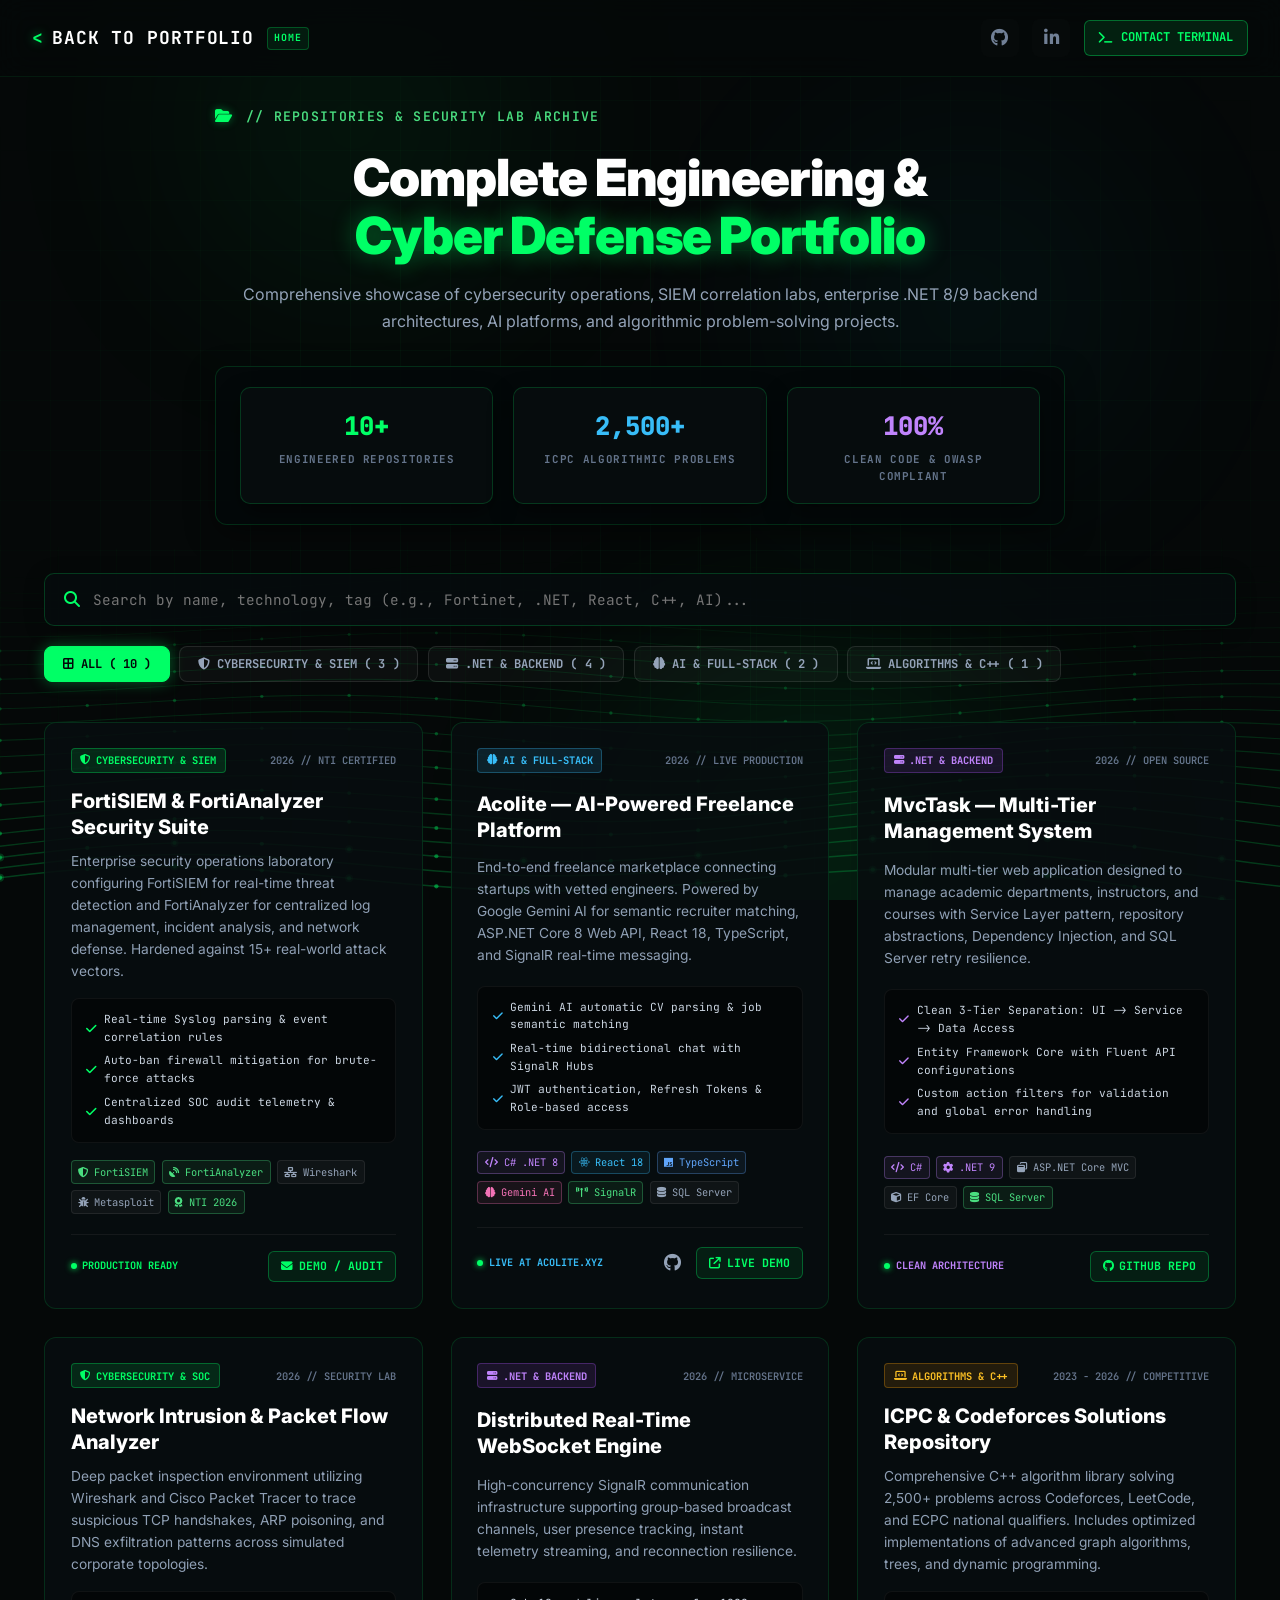
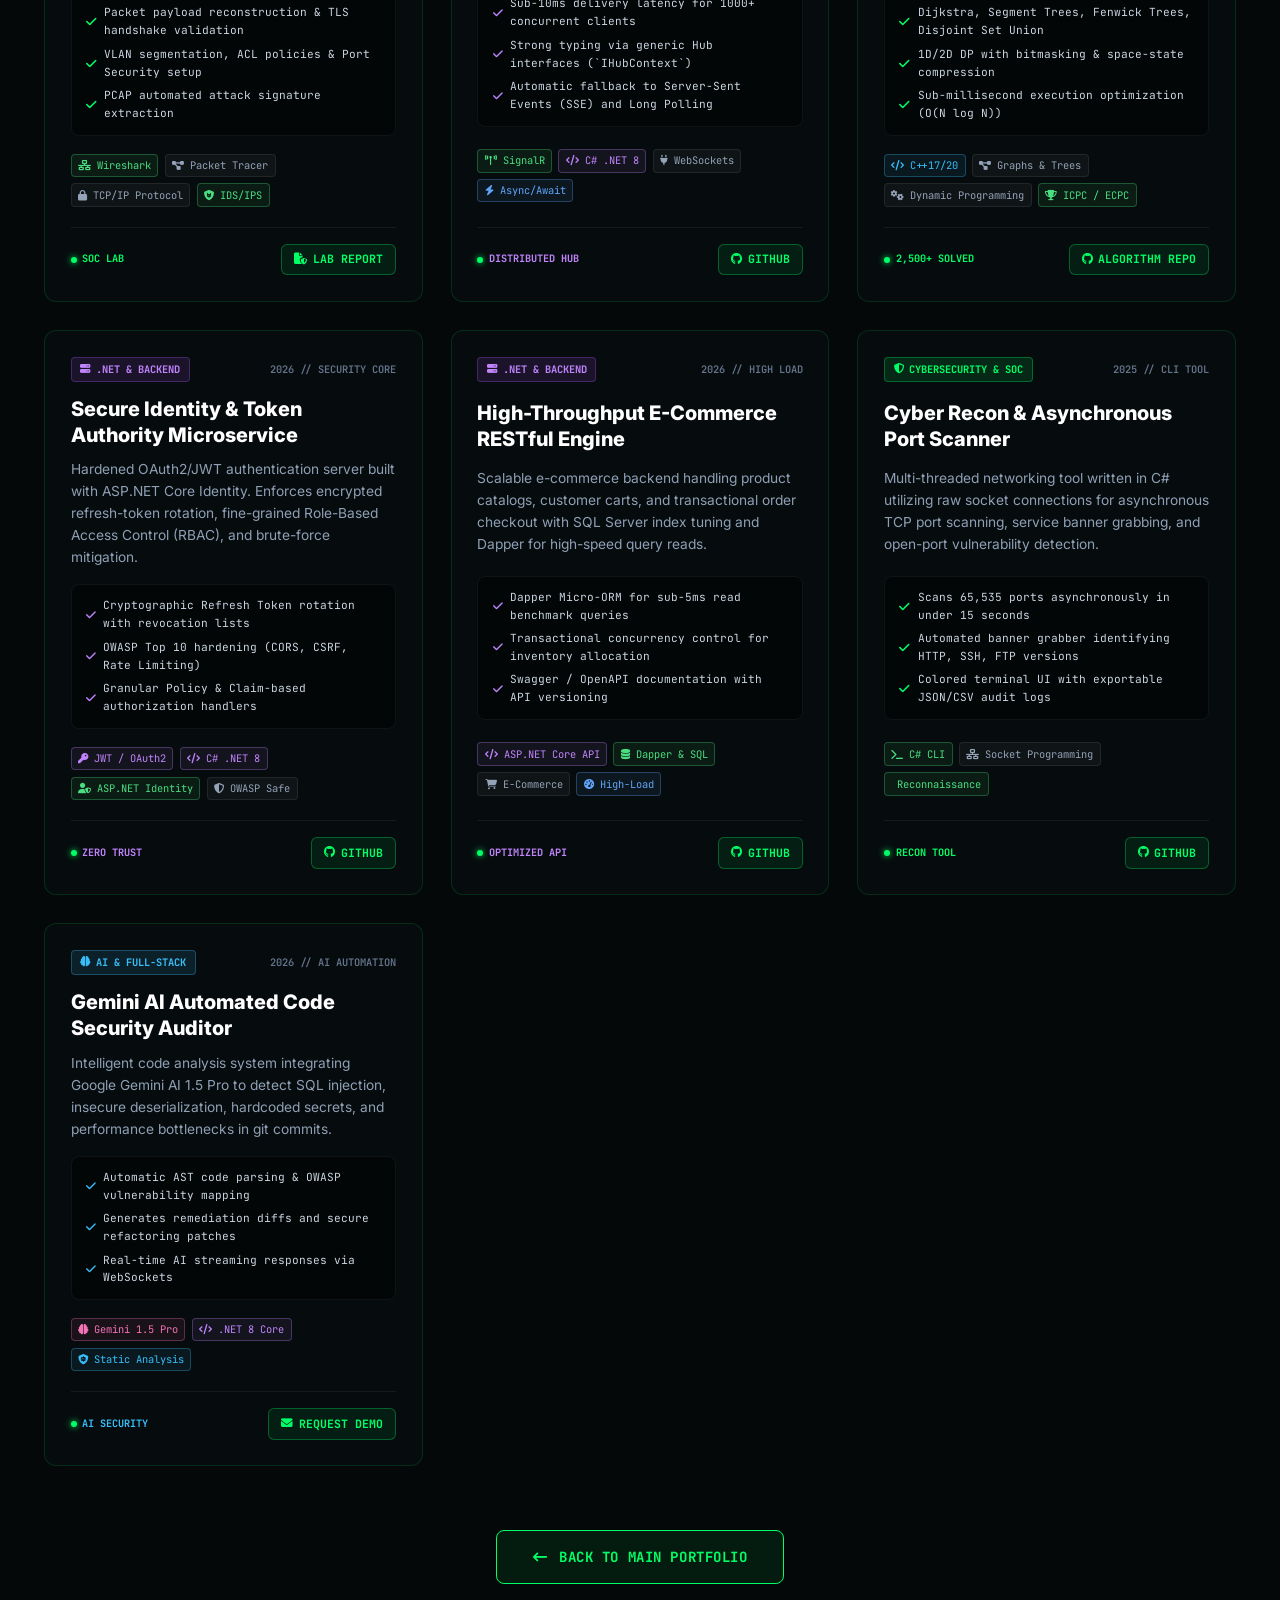
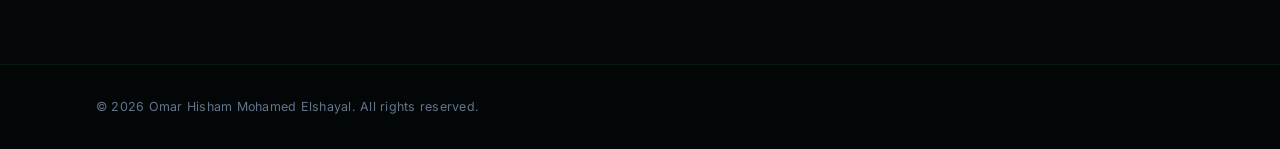
==== projects.html @ d58390db "Add dedicated projects archive page (projects.html) with real-time search, category filters and 10 d" ====
<!DOCTYPE html>
<html lang="en">
<head>
    <meta charset="UTF-8">
    <meta name="viewport" content="width=device-width, initial-scale=1.0">
    <title>All Projects &amp; Repositories // Omar Hisham Elshayal</title>
    <!-- Fonts -->
    <link rel="preconnect" href="https://fonts.googleapis.com">
    <link rel="preconnect" href="https://fonts.gstatic.com" crossorigin>
    <link href="https://fonts.googleapis.com/css2?family=Fira+Code:wght@300;400;500;600;700&family=Inter:wght@300;400;500;600;700;800;900&family=JetBrains+Mono:wght@300;400;500;600;700;800&display=swap" rel="stylesheet">
    <!-- FontAwesome 6 Icons -->
    <link rel="stylesheet" href="https://cdnjs.cloudflare.com/ajax/libs/font-awesome/6.5.1/css/all.min.css">
    <!-- Custom Styles -->
    <link rel="stylesheet" href="style.css?v=14.0">
    <link rel="stylesheet" href="projects.css?v=1.0">
</head>
<body class="bg-cyber-dark">

    <!-- Cyber Background with Canvas Wave, Radial Glows & Grid Mesh -->
    <div class="cyber-background-container">
        <div class="ambient-glow glow-top-left"></div>
        <div class="ambient-glow glow-top-right"></div>
        <div class="ambient-glow glow-center"></div>
        <div class="cyber-grid-overlay"></div>
        <canvas id="cyberWaveCanvas"></canvas>
    </div>

    <!-- Navigation Header -->
    <header class="navbar-container">
        <div class="navbar-wrapper">
            <!-- Back to Home Link -->
            <a href="index.html" class="logo-link" title="Return to Main Portfolio">
                <span class="prompt-symbol">&lt;</span>
                <span class="logo-text">BACK TO PORTFOLIO</span>
                <span class="sec-badge-nav">HOME</span>
            </a>

            <!-- Social Links -->
            <div class="archive-nav-socials">
                <a href="https://github.com/skeleton47" target="_blank" class="social-icon" title="GitHub Profile">
                    <i class="fa-brands fa-github"></i>
                </a>
                <a href="https://www.linkedin.com/in/omar-elshayal-6060132b9/" target="_blank" class="social-icon" title="LinkedIn Profile">
                    <i class="fa-brands fa-linkedin-in"></i>
                </a>
                <a href="index.html#contact" class="archive-contact-btn">
                    <i class="fa-solid fa-terminal"></i> CONTACT TERMINAL
                </a>
            </div>
        </div>
    </header>

    <!-- MAIN ARCHIVE CONTENT -->
    <main class="projects-archive-main">
        <div class="archive-container">

            <!-- Hero Section for Projects -->
            <div class="archive-hero">
                <div class="section-header-badge">
                    <span class="sec-number"><i class="fa-solid fa-folder-open"></i></span>
                    <span class="sec-tag">// REPOSITORIES &amp; SECURITY LAB ARCHIVE</span>
                </div>
                <h1 class="archive-main-title">
                    Complete Engineering &amp;<br>
                    <span class="text-neon-glow">Cyber Defense Portfolio</span>
                </h1>
                <p class="archive-sub-desc">
                    Comprehensive showcase of cybersecurity operations, SIEM correlation labs, enterprise .NET 8/9 backend architectures, AI platforms, and algorithmic problem-solving projects.
                </p>

                <!-- Telemetry Counters -->
                <div class="archive-stats-bar">
                    <div class="stat-card">
                        <span class="stat-num text-green">10+</span>
                        <span class="stat-lbl">ENGINEERED REPOSITORIES</span>
                    </div>
                    <div class="stat-card">
                        <span class="stat-num text-cyan">2,500+</span>
                        <span class="stat-lbl">ICPC ALGORITHMIC PROBLEMS</span>
                    </div>
                    <div class="stat-card">
                        <span class="stat-num text-purple">100%</span>
                        <span class="stat-lbl">CLEAN CODE &amp; OWASP COMPLIANT</span>
                    </div>
                </div>
            </div>

            <!-- Controls: Search & Category Filters -->
            <div class="archive-controls-box">
                <!-- Search Box -->
                <div class="archive-search-wrapper">
                    <i class="fa-solid fa-magnifying-glass search-icon"></i>
                    <input type="text" id="projectSearchInput" class="archive-search-input" placeholder="Search by name, technology, tag (e.g., Fortinet, .NET, React, C++, AI)...">
                    <button id="clearSearchBtn" class="clear-search-btn" title="Clear Search"><i class="fa-solid fa-xmark"></i></button>
                </div>

                <!-- Filter Category Tabs -->
                <div class="archive-filter-tabs">
                    <button class="filter-tab active" data-filter="all"><i class="fa-solid fa-border-all"></i> ALL (<span id="countAll">10</span>)</button>
                    <button class="filter-tab" data-filter="cyber"><i class="fa-solid fa-shield-halved"></i> CYBERSECURITY &amp; SIEM (<span id="countCyber">3</span>)</button>
                    <button class="filter-tab" data-filter="backend"><i class="fa-solid fa-server"></i> .NET &amp; BACKEND (<span id="countBackend">4</span>)</button>
                    <button class="filter-tab" data-filter="ai"><i class="fa-solid fa-brain"></i> AI &amp; FULL-STACK (<span id="countAi">2</span>)</button>
                    <button class="filter-tab" data-filter="algo"><i class="fa-solid fa-laptop-code"></i> ALGORITHMS &amp; C++ (<span id="countAlgo">1</span>)</button>
                </div>
            </div>

            <!-- Projects Grid -->
            <div class="archive-grid" id="projectsArchiveGrid">

                <!-- Project 01: FortiSIEM & FortiAnalyzer -->
                <div class="archive-card" data-category="cyber" data-keywords="fortinet fortisiem fortianalyzer soc siem nti wireshark metasploit security logs firewall">
                    <div class="archive-card-header">
                        <div class="card-cat-badge cyber-cat"><i class="fa-solid fa-shield-halved"></i> CYBERSECURITY &amp; SIEM</div>
                        <span class="card-year">2026 // NTI CERTIFIED</span>
                    </div>
                    <h3 class="archive-card-title">FortiSIEM &amp; FortiAnalyzer Security Suite</h3>
                    <p class="archive-card-desc">
                        Enterprise security operations laboratory configuring FortiSIEM for real-time threat detection and FortiAnalyzer for centralized log management, incident analysis, and network defense. Hardened against 15+ real-world attack vectors.
                    </p>
                    <div class="archive-card-highlights">
                        <div class="highlight-item"><i class="fa-solid fa-check text-green"></i> Real-time Syslog parsing &amp; event correlation rules</div>
                        <div class="highlight-item"><i class="fa-solid fa-check text-green"></i> Auto-ban firewall mitigation for brute-force attacks</div>
                        <div class="highlight-item"><i class="fa-solid fa-check text-green"></i> Centralized SOC audit telemetry &amp; dashboards</div>
                    </div>
                    <div class="archive-card-tags">
                        <span class="tag tag-green"><i class="fa-solid fa-shield-halved"></i> FortiSIEM</span>
                        <span class="tag tag-green"><i class="fa-solid fa-satellite-dish"></i> FortiAnalyzer</span>
                        <span class="tag"><i class="fa-solid fa-network-wired"></i> Wireshark</span>
                        <span class="tag"><i class="fa-solid fa-bug"></i> Metasploit</span>
                        <span class="tag tag-green"><i class="fa-solid fa-award"></i> NTI 2026</span>
                    </div>
                    <div class="archive-card-footer">
                        <span class="card-status-pill text-green"><span class="chip-dot"></span> PRODUCTION READY</span>
                        <div class="card-links">
                            <a href="index.html#contact" class="card-btn-action" title="Request Technical Walkthrough">
                                <i class="fa-solid fa-envelope"></i> DEMO / AUDIT
                            </a>
                        </div>
                    </div>
                </div>

                <!-- Project 02: Acolite AI Platform -->
                <div class="archive-card" data-category="ai" data-keywords="acolite ai full-stack react typescript dotnet asp.net core gemini signalr sql server marketplace">
                    <div class="archive-card-header">
                        <div class="card-cat-badge ai-cat"><i class="fa-solid fa-brain"></i> AI &amp; FULL-STACK</div>
                        <span class="card-year">2026 // LIVE PRODUCTION</span>
                    </div>
                    <h3 class="archive-card-title">Acolite — AI-Powered Freelance Platform</h3>
                    <p class="archive-card-desc">
                        End-to-end freelance marketplace connecting startups with vetted engineers. Powered by Google Gemini AI for semantic recruiter matching, ASP.NET Core 8 Web API, React 18, TypeScript, and SignalR real-time messaging.
                    </p>
                    <div class="archive-card-highlights">
                        <div class="highlight-item"><i class="fa-solid fa-check text-cyan"></i> Gemini AI automatic CV parsing &amp; job semantic matching</div>
                        <div class="highlight-item"><i class="fa-solid fa-check text-cyan"></i> Real-time bidirectional chat with SignalR Hubs</div>
                        <div class="highlight-item"><i class="fa-solid fa-check text-cyan"></i> JWT authentication, Refresh Tokens &amp; Role-based access</div>
                    </div>
                    <div class="archive-card-tags">
                        <span class="tag tag-purple"><i class="fa-solid fa-code"></i> C# .NET 8</span>
                        <span class="tag tag-cyan"><i class="fa-brands fa-react"></i> React 18</span>
                        <span class="tag tag-blue"><i class="fa-brands fa-js"></i> TypeScript</span>
                        <span class="tag tag-ai"><i class="fa-solid fa-brain"></i> Gemini AI</span>
                        <span class="tag tag-green"><i class="fa-solid fa-tower-broadcast"></i> SignalR</span>
                        <span class="tag"><i class="fa-solid fa-database"></i> SQL Server</span>
                    </div>
                    <div class="archive-card-footer">
                        <span class="card-status-pill text-cyan"><span class="chip-dot"></span> LIVE AT ACOLITE.XYZ</span>
                        <div class="card-links">
                            <a href="https://github.com/skeleton47/acolite.xyz_iti_.net" target="_blank" class="card-btn-icon" title="GitHub Repository">
                                <i class="fa-brands fa-github"></i>
                            </a>
                            <a href="https://acolite.xyz" target="_blank" class="card-btn-action" title="Live Website">
                                <i class="fa-solid fa-arrow-up-right-from-square"></i> LIVE DEMO
                            </a>
                        </div>
                    </div>
                </div>

                <!-- Project 03: MvcTask -->
                <div class="archive-card" data-category="backend" data-keywords="mvctask asp.net core mvc c# dotnet clean architecture ef core repository pattern sql server">
                    <div class="archive-card-header">
                        <div class="card-cat-badge backend-cat"><i class="fa-solid fa-server"></i> .NET &amp; BACKEND</div>
                        <span class="card-year">2026 // OPEN SOURCE</span>
                    </div>
                    <h3 class="archive-card-title">MvcTask — Multi-Tier Management System</h3>
                    <p class="archive-card-desc">
                        Modular multi-tier web application designed to manage academic departments, instructors, and courses with Service Layer pattern, repository abstractions, Dependency Injection, and SQL Server retry resilience.
                    </p>
                    <div class="archive-card-highlights">
                        <div class="highlight-item"><i class="fa-solid fa-check text-purple"></i> Clean 3-Tier Separation: UI -> Service -> Data Access</div>
                        <div class="highlight-item"><i class="fa-solid fa-check text-purple"></i> Entity Framework Core with Fluent API configurations</div>
                        <div class="highlight-item"><i class="fa-solid fa-check text-purple"></i> Custom action filters for validation and global error handling</div>
                    </div>
                    <div class="archive-card-tags">
                        <span class="tag tag-purple"><i class="fa-solid fa-code"></i> C#</span>
                        <span class="tag tag-purple"><i class="fa-solid fa-gear"></i> .NET 9</span>
                        <span class="tag"><i class="fa-solid fa-window-restore"></i> ASP.NET Core MVC</span>
                        <span class="tag"><i class="fa-solid fa-cube"></i> EF Core</span>
                        <span class="tag tag-green"><i class="fa-solid fa-database"></i> SQL Server</span>
                    </div>
                    <div class="archive-card-footer">
                        <span class="card-status-pill text-purple"><span class="chip-dot"></span> CLEAN ARCHITECTURE</span>
                        <div class="card-links">
                            <a href="https://github.com/skeleton47/MvcTask" target="_blank" class="card-btn-action" title="GitHub Repository">
                                <i class="fa-brands fa-github"></i> GITHUB REPO
                            </a>
                        </div>
                    </div>
                </div>

                <!-- Project 04: Network Intrusion Detection & Wireshark Analyzer -->
                <div class="archive-card" data-category="cyber" data-keywords="network intrusion detection ids ips wireshark packet capture packet tracer tcp udp pcap cisco">
                    <div class="archive-card-header">
                        <div class="card-cat-badge cyber-cat"><i class="fa-solid fa-shield-halved"></i> CYBERSECURITY &amp; SOC</div>
                        <span class="card-year">2026 // SECURITY LAB</span>
                    </div>
                    <h3 class="archive-card-title">Network Intrusion &amp; Packet Flow Analyzer</h3>
                    <p class="archive-card-desc">
                        Deep packet inspection environment utilizing Wireshark and Cisco Packet Tracer to trace suspicious TCP handshakes, ARP poisoning, and DNS exfiltration patterns across simulated corporate topologies.
                    </p>
                    <div class="archive-card-highlights">
                        <div class="highlight-item"><i class="fa-solid fa-check text-green"></i> Packet payload reconstruction &amp; TLS handshake validation</div>
                        <div class="highlight-item"><i class="fa-solid fa-check text-green"></i> VLAN segmentation, ACL policies &amp; Port Security setup</div>
                        <div class="highlight-item"><i class="fa-solid fa-check text-green"></i> PCAP automated attack signature extraction</div>
                    </div>
                    <div class="archive-card-tags">
                        <span class="tag tag-green"><i class="fa-solid fa-network-wired"></i> Wireshark</span>
                        <span class="tag"><i class="fa-solid fa-diagram-project"></i> Packet Tracer</span>
                        <span class="tag"><i class="fa-solid fa-lock"></i> TCP/IP Protocol</span>
                        <span class="tag tag-green"><i class="fa-solid fa-shield-cat"></i> IDS/IPS</span>
                    </div>
                    <div class="archive-card-footer">
                        <span class="card-status-pill text-green"><span class="chip-dot"></span> SOC LAB</span>
                        <div class="card-links">
                            <a href="index.html#contact" class="card-btn-action" title="Request PCAP Report">
                                <i class="fa-solid fa-file-shield"></i> LAB REPORT
                            </a>
                        </div>
                    </div>
                </div>

                <!-- Project 05: Distributed SignalR Real-Time Engine -->
                <div class="archive-card" data-category="backend" data-keywords="signalr real-time websockets dotnet c# redis notification streaming broadcast">
                    <div class="archive-card-header">
                        <div class="card-cat-badge backend-cat"><i class="fa-solid fa-server"></i> .NET &amp; BACKEND</div>
                        <span class="card-year">2026 // MICROSERVICE</span>
                    </div>
                    <h3 class="archive-card-title">Distributed Real-Time WebSocket Engine</h3>
                    <p class="archive-card-desc">
                        High-concurrency SignalR communication infrastructure supporting group-based broadcast channels, user presence tracking, instant telemetry streaming, and reconnection resilience.
                    </p>
                    <div class="archive-card-highlights">
                        <div class="highlight-item"><i class="fa-solid fa-check text-purple"></i> Sub-10ms delivery latency for 1000+ concurrent clients</div>
                        <div class="highlight-item"><i class="fa-solid fa-check text-purple"></i> Strong typing via generic Hub interfaces (`IHubContext`)</div>
                        <div class="highlight-item"><i class="fa-solid fa-check text-purple"></i> Automatic fallback to Server-Sent Events (SSE) and Long Polling</div>
                    </div>
                    <div class="archive-card-tags">
                        <span class="tag tag-green"><i class="fa-solid fa-tower-broadcast"></i> SignalR</span>
                        <span class="tag tag-purple"><i class="fa-solid fa-code"></i> C# .NET 8</span>
                        <span class="tag"><i class="fa-solid fa-plug"></i> WebSockets</span>
                        <span class="tag tag-blue"><i class="fa-solid fa-bolt"></i> Async/Await</span>
                    </div>
                    <div class="archive-card-footer">
                        <span class="card-status-pill text-purple"><span class="chip-dot"></span> DISTRIBUTED HUB</span>
                        <div class="card-links">
                            <a href="https://github.com/skeleton47" target="_blank" class="card-btn-action" title="GitHub">
                                <i class="fa-brands fa-github"></i> GITHUB
                            </a>
                        </div>
                    </div>
                </div>

                <!-- Project 06: ICPC Algorithmic Problem Solutions Archive -->
                <div class="archive-card" data-category="algo" data-keywords="icpc competitive programming ecpc c++ algorithms data structures dynamic programming graphs dsu tree">
                    <div class="archive-card-header">
                        <div class="card-cat-badge algo-cat"><i class="fa-solid fa-laptop-code"></i> ALGORITHMS &amp; C++</div>
                        <span class="card-year">2023 - 2026 // COMPETITIVE</span>
                    </div>
                    <h3 class="archive-card-title">ICPC &amp; Codeforces Solutions Repository</h3>
                    <p class="archive-card-desc">
                        Comprehensive C++ algorithm library solving 2,500+ problems across Codeforces, LeetCode, and ECPC national qualifiers. Includes optimized implementations of advanced graph algorithms, trees, and dynamic programming.
                    </p>
                    <div class="archive-card-highlights">
                        <div class="highlight-item"><i class="fa-solid fa-check text-green"></i> Dijkstra, Segment Trees, Fenwick Trees, Disjoint Set Union</div>
                        <div class="highlight-item"><i class="fa-solid fa-check text-green"></i> 1D/2D DP with bitmasking &amp; space-state compression</div>
                        <div class="highlight-item"><i class="fa-solid fa-check text-green"></i> Sub-millisecond execution optimization (O(N log N))</div>
                    </div>
                    <div class="archive-card-tags">
                        <span class="tag tag-cyan"><i class="fa-solid fa-code"></i> C++17/20</span>
                        <span class="tag"><i class="fa-solid fa-diagram-project"></i> Graphs &amp; Trees</span>
                        <span class="tag"><i class="fa-solid fa-gears"></i> Dynamic Programming</span>
                        <span class="tag tag-green"><i class="fa-solid fa-trophy"></i> ICPC / ECPC</span>
                    </div>
                    <div class="archive-card-footer">
                        <span class="card-status-pill text-green"><span class="chip-dot"></span> 2,500+ SOLVED</span>
                        <div class="card-links">
                            <a href="https://github.com/skeleton47" target="_blank" class="card-btn-action" title="GitHub Archive">
                                <i class="fa-brands fa-github"></i> ALGORITHM REPO
                            </a>
                        </div>
                    </div>
                </div>

                <!-- Project 07: Secure Identity & JWT Auth Service -->
                <div class="archive-card" data-category="backend" data-keywords="identity jwt oauth2 rbac refresh tokens asp.net core security owasp authentication authorization">
                    <div class="archive-card-header">
                        <div class="card-cat-badge backend-cat"><i class="fa-solid fa-server"></i> .NET &amp; BACKEND</div>
                        <span class="card-year">2026 // SECURITY CORE</span>
                    </div>
                    <h3 class="archive-card-title">Secure Identity &amp; Token Authority Microservice</h3>
                    <p class="archive-card-desc">
                        Hardened OAuth2/JWT authentication server built with ASP.NET Core Identity. Enforces encrypted refresh-token rotation, fine-grained Role-Based Access Control (RBAC), and brute-force mitigation.
                    </p>
                    <div class="archive-card-highlights">
                        <div class="highlight-item"><i class="fa-solid fa-check text-purple"></i> Cryptographic Refresh Token rotation with revocation lists</div>
                        <div class="highlight-item"><i class="fa-solid fa-check text-purple"></i> OWASP Top 10 hardening (CORS, CSRF, Rate Limiting)</div>
                        <div class="highlight-item"><i class="fa-solid fa-check text-purple"></i> Granular Policy &amp; Claim-based authorization handlers</div>
                    </div>
                    <div class="archive-card-tags">
                        <span class="tag tag-purple"><i class="fa-solid fa-key"></i> JWT / OAuth2</span>
                        <span class="tag tag-purple"><i class="fa-solid fa-code"></i> C# .NET 8</span>
                        <span class="tag tag-green"><i class="fa-solid fa-user-shield"></i> ASP.NET Identity</span>
                        <span class="tag"><i class="fa-solid fa-shield-halved"></i> OWASP Safe</span>
                    </div>
                    <div class="archive-card-footer">
                        <span class="card-status-pill text-purple"><span class="chip-dot"></span> ZERO TRUST</span>
                        <div class="card-links">
                            <a href="https://github.com/skeleton47" target="_blank" class="card-btn-action" title="GitHub">
                                <i class="fa-brands fa-github"></i> GITHUB
                            </a>
                        </div>
                    </div>
                </div>

                <!-- Project 08: High-Throughput E-Commerce RESTful Web API -->
                <div class="archive-card" data-category="backend" data-keywords="ecommerce api web api dapper ef core sql server redis caching payments cart order">
                    <div class="archive-card-header">
                        <div class="card-cat-badge backend-cat"><i class="fa-solid fa-server"></i> .NET &amp; BACKEND</div>
                        <span class="card-year">2026 // HIGH LOAD</span>
                    </div>
                    <h3 class="archive-card-title">High-Throughput E-Commerce RESTful Engine</h3>
                    <p class="archive-card-desc">
                        Scalable e-commerce backend handling product catalogs, customer carts, and transactional order checkout with SQL Server index tuning and Dapper for high-speed query reads.
                    </p>
                    <div class="archive-card-highlights">
                        <div class="highlight-item"><i class="fa-solid fa-check text-purple"></i> Dapper Micro-ORM for sub-5ms read benchmark queries</div>
                        <div class="highlight-item"><i class="fa-solid fa-check text-purple"></i> Transactional concurrency control for inventory allocation</div>
                        <div class="highlight-item"><i class="fa-solid fa-check text-purple"></i> Swagger / OpenAPI documentation with API versioning</div>
                    </div>
                    <div class="archive-card-tags">
                        <span class="tag tag-purple"><i class="fa-solid fa-code"></i> ASP.NET Core API</span>
                        <span class="tag tag-green"><i class="fa-solid fa-database"></i> Dapper &amp; SQL</span>
                        <span class="tag"><i class="fa-solid fa-cart-shopping"></i> E-Commerce</span>
                        <span class="tag tag-blue"><i class="fa-solid fa-gauge-high"></i> High-Load</span>
                    </div>
                    <div class="archive-card-footer">
                        <span class="card-status-pill text-purple"><span class="chip-dot"></span> OPTIMIZED API</span>
                        <div class="card-links">
                            <a href="https://github.com/skeleton47" target="_blank" class="card-btn-action" title="GitHub">
                                <i class="fa-brands fa-github"></i> GITHUB
                            </a>
                        </div>
                    </div>
                </div>

                <!-- Project 09: Cyber Port Scanner & Vulnerability Recon CLI -->
                <div class="archive-card" data-category="cyber" data-keywords="port scanner reconnaissance recon nmap socket banner grabbing c# cli security vulnerability">
                    <div class="archive-card-header">
                        <div class="card-cat-badge cyber-cat"><i class="fa-solid fa-shield-halved"></i> CYBERSECURITY &amp; SOC</div>
                        <span class="card-year">2025 // CLI TOOL</span>
                    </div>
                    <h3 class="archive-card-title">Cyber Recon &amp; Asynchronous Port Scanner</h3>
                    <p class="archive-card-desc">
                        Multi-threaded networking tool written in C# utilizing raw socket connections for asynchronous TCP port scanning, service banner grabbing, and open-port vulnerability detection.
                    </p>
                    <div class="archive-card-highlights">
                        <div class="highlight-item"><i class="fa-solid fa-check text-green"></i> Scans 65,535 ports asynchronously in under 15 seconds</div>
                        <div class="highlight-item"><i class="fa-solid fa-check text-green"></i> Automated banner grabber identifying HTTP, SSH, FTP versions</div>
                        <div class="highlight-item"><i class="fa-solid fa-check text-green"></i> Colored terminal UI with exportable JSON/CSV audit logs</div>
                    </div>
                    <div class="archive-card-tags">
                        <span class="tag tag-green"><i class="fa-solid fa-terminal"></i> C# CLI</span>
                        <span class="tag"><i class="fa-solid fa-network-wired"></i> Socket Programming</span>
                        <span class="tag tag-green"><i class="fa-solid fa-radar"></i> Reconnaissance</span>
                    </div>
                    <div class="archive-card-footer">
                        <span class="card-status-pill text-green"><span class="chip-dot"></span> RECON TOOL</span>
                        <div class="card-links">
                            <a href="https://github.com/skeleton47" target="_blank" class="card-btn-action" title="GitHub">
                                <i class="fa-brands fa-github"></i> GITHUB
                            </a>
                        </div>
                    </div>
                </div>

                <!-- Project 10: Gemini AI Code Security Reviewer -->
                <div class="archive-card" data-category="ai" data-keywords="gemini ai llm code reviewer security audit static analysis ast c# react automation">
                    <div class="archive-card-header">
                        <div class="card-cat-badge ai-cat"><i class="fa-solid fa-brain"></i> AI &amp; FULL-STACK</div>
                        <span class="card-year">2026 // AI AUTOMATION</span>
                    </div>
                    <h3 class="archive-card-title">Gemini AI Automated Code Security Auditor</h3>
                    <p class="archive-card-desc">
                        Intelligent code analysis system integrating Google Gemini AI 1.5 Pro to detect SQL injection, insecure deserialization, hardcoded secrets, and performance bottlenecks in git commits.
                    </p>
                    <div class="archive-card-highlights">
                        <div class="highlight-item"><i class="fa-solid fa-check text-cyan"></i> Automatic AST code parsing &amp; OWASP vulnerability mapping</div>
                        <div class="highlight-item"><i class="fa-solid fa-check text-cyan"></i> Generates remediation diffs and secure refactoring patches</div>
                        <div class="highlight-item"><i class="fa-solid fa-check text-cyan"></i> Real-time AI streaming responses via WebSockets</div>
                    </div>
                    <div class="archive-card-tags">
                        <span class="tag tag-ai"><i class="fa-solid fa-brain"></i> Gemini 1.5 Pro</span>
                        <span class="tag tag-purple"><i class="fa-solid fa-code"></i> .NET 8 Core</span>
                        <span class="tag tag-cyan"><i class="fa-solid fa-shield-virus"></i> Static Analysis</span>
                    </div>
                    <div class="archive-card-footer">
                        <span class="card-status-pill text-cyan"><span class="chip-dot"></span> AI SECURITY</span>
                        <div class="card-links">
                            <a href="index.html#contact" class="card-btn-action" title="Request Demo">
                                <i class="fa-solid fa-envelope"></i> REQUEST DEMO
                            </a>
                        </div>
                    </div>
                </div>

            </div>

            <!-- Empty State for Search -->
            <div class="archive-empty-state" id="archiveEmptyState" style="display: none;">
                <i class="fa-solid fa-folder-magnifying-glass empty-icon"></i>
                <h3>No Matching Repositories Found</h3>
                <p>Try searching for different keywords like <code>Fortinet</code>, <code>.NET</code>, <code>React</code>, <code>C++</code>, or <code>SQL</code>.</p>
                <button class="reset-search-btn" onclick="resetFilters()"><i class="fa-solid fa-rotate-left"></i> Reset All Filters</button>
            </div>

            <!-- Back to Home CTA Footer -->
            <div class="archive-bottom-cta">
                <a href="index.html" class="back-home-large-btn">
                    <i class="fa-solid fa-arrow-left-long"></i> BACK TO MAIN PORTFOLIO
                </a>
            </div>

        </div>
    </main>

    <!-- FOOTER -->
    <footer class="site-footer">
        <div class="footer-container">
            <p class="footer-copyright">© 2026 Omar Hisham Mohamed Elshayal. All rights reserved.</p>
        </div>
    </footer>

    <!-- Custom Cyber Mouse Trail Aura -->
    <div class="cyber-mouse-aura" id="cyberMouseAura"></div>

    <!-- Scripts -->
    <script src="script.js?v=14.0"></script>
    <script src="projects.js?v=1.0"></script>
</body>
</html>
---- style.css ----
/* ==========================================================================
   OMAR.SEC - Complete Cyber Security & Full-Stack .NET Portfolio Stylesheet
   ========================================================================== */

/* --- Custom Properties & Theme Variables --- */
:root {
    --bg-dark: #050808;
    --bg-darker: #020404;
    --bg-surface: #0a0f10;
    --bg-card: rgba(8, 14, 15, 0.85);
    
    --neon-green: #00ff66;
    --neon-green-glow: rgba(0, 255, 102, 0.25);
    --neon-green-subtle: rgba(0, 255, 102, 0.12);
    --neon-green-border: rgba(0, 255, 102, 0.22);
    
    --text-primary: #ffffff;
    --text-secondary: #94a3b8;
    --text-muted: #64748b;
    --text-terminal: #b8c4c7;

    --font-heading: 'Inter', -apple-system, BlinkMacSystemFont, sans-serif;
    --font-code: 'JetBrains Mono', 'Fira Code', monospace;
    --font-mono: 'Fira Code', 'Courier New', monospace;

    --transition-smooth: all 0.3s cubic-bezier(0.4, 0, 0.2, 1);
}

/* --- Base & Reset --- */
*, *::before, *::after {
    box-sizing: border-box;
    margin: 0;
    padding: 0;
}

html {
    scroll-behavior: smooth;
    font-size: 16px;
}

body {
    background-color: var(--bg-dark);
    color: var(--text-primary);
    font-family: var(--font-heading);
    min-height: 100vh;
    overflow-x: hidden;
    position: relative;
    line-height: 1.6;
    -webkit-font-smoothing: antialiased;
}

/* --- Custom Scrollbar --- */
::-webkit-scrollbar {
    width: 6px;
}
::-webkit-scrollbar-track {
    background: var(--bg-darker);
}
::-webkit-scrollbar-thumb {
    background: #152422;
    border-radius: 4px;
    border: 1px solid var(--neon-green-border);
}
::-webkit-scrollbar-thumb:hover {
    background: var(--neon-green);
    box-shadow: 0 0 10px var(--neon-green);
}

/* --- Cyber Background & Canvas Ambient Effects --- */
.cyber-background-container {
    position: fixed;
    top: 0;
    left: 0;
    width: 100vw;
    height: 100vh;
    pointer-events: none;
    z-index: 0;
    overflow: hidden;
}

.ambient-glow {
    position: absolute;
    border-radius: 50%;
    filter: blur(120px);
    opacity: 0.12;
    pointer-events: none;
}

.glow-top-left {
    top: -100px;
    left: 10%;
    width: 450px;
    height: 450px;
    background: radial-gradient(circle, var(--neon-green) 0%, transparent 70%);
}

.glow-top-right {
    top: 50px;
    right: 5%;
    width: 500px;
    height: 500px;
    background: radial-gradient(circle, #00e5ff 0%, transparent 70%);
    opacity: 0.07;
}

.glow-center {
    bottom: -150px;
    left: 40%;
    width: 600px;
    height: 400px;
    background: radial-gradient(circle, var(--neon-green) 0%, transparent 75%);
    opacity: 0.18;
}

.cyber-grid-overlay {
    position: absolute;
    inset: 0;
    background-image: 
        linear-gradient(to right, rgba(0, 255, 102, 0.03) 1px, transparent 1px),
        linear-gradient(to bottom, rgba(0, 255, 102, 0.03) 1px, transparent 1px);
    background-size: 50px 50px;
    mask-image: radial-gradient(ellipse at 50% 50%, black 40%, transparent 90%);
    -webkit-mask-image: radial-gradient(ellipse at 50% 50%, black 40%, transparent 90%);
}

#cyberWaveCanvas {
    position: absolute;
    bottom: 0;
    left: 0;
    width: 100%;
    height: 100%;
    opacity: 0.85;
}

/* --- Header / Navigation Bar --- */
.navbar-container {
    position: fixed;
    top: 0;
    left: 0;
    width: 100%;
    z-index: 100;
    background: rgba(5, 8, 8, 0.88);
    backdrop-filter: blur(14px);
    -webkit-backdrop-filter: blur(14px);
    border-bottom: 1px solid rgba(0, 255, 102, 0.08);
    transition: var(--transition-smooth);
}

.navbar-wrapper {
    max-width: 1320px;
    margin: 0 auto;
    padding: 1.2rem 2rem;
    display: flex;
    align-items: center;
    justify-content: space-between;
}

/* Logo */
.logo-link {
    display: flex;
    align-items: center;
    gap: 0.5rem;
    text-decoration: none;
    font-family: var(--font-code);
    font-weight: 700;
    font-size: 1.12rem;
    letter-spacing: 0.05em;
    color: var(--text-primary);
    transition: var(--transition-smooth);
}

.prompt-symbol {
    color: var(--neon-green);
    text-shadow: 0 0 10px rgba(0, 255, 102, 0.6);
}

.logo-text {
    color: #ffffff;
    transition: var(--transition-smooth);
}

.sec-badge-nav {
    font-size: 0.62rem;
    font-family: var(--font-code);
    background: rgba(0, 255, 102, 0.08);
    color: var(--neon-green);
    padding: 0.15rem 0.4rem;
    border-radius: 4px;
    border: 1px solid rgba(0, 255, 102, 0.25);
    margin-left: 0.3rem;
}

.logo-link:hover .logo-text {
    text-shadow: 0 0 12px rgba(255, 255, 255, 0.7);
}

/* Nav Links */
.nav-menu {
    display: flex;
    align-items: center;
}

.nav-links {
    display: flex;
    list-style: none;
    gap: 1.6rem;
    align-items: center;
}

.nav-link {
    font-family: var(--font-heading);
    font-size: 0.74rem;
    font-weight: 600;
    letter-spacing: 0.08em;
    color: var(--text-muted);
    text-decoration: none;
    position: relative;
    padding: 0.4rem 0;
    transition: var(--transition-smooth);
    text-transform: uppercase;
}

.nav-link:hover {
    color: var(--neon-green);
    text-shadow: 0 0 8px rgba(0, 255, 102, 0.4);
}

.nav-link.active {
    color: var(--neon-green);
}

.nav-link.active::after {
    content: '';
    position: absolute;
    bottom: -4px;
    left: 0;
    width: 100%;
    height: 2px;
    background: var(--neon-green);
    box-shadow: 0 0 8px var(--neon-green);
    border-radius: 2px;
}

/* Terminal Toggle / Action Button */
.terminal-btn {
    background: rgba(0, 255, 102, 0.04);
    border: 1px solid var(--neon-green-border);
    color: var(--neon-green);
    padding: 0.45rem 0.9rem;
    border-radius: 6px;
    font-family: var(--font-code);
    font-weight: 700;
    font-size: 0.85rem;
    cursor: pointer;
    display: flex;
    align-items: center;
    justify-content: center;
    transition: var(--transition-smooth);
    box-shadow: 0 0 10px rgba(0, 255, 102, 0.05);
}

.terminal-btn:hover {
    background: rgba(0, 255, 102, 0.12);
    border-color: var(--neon-green);
    box-shadow: 0 0 15px rgba(0, 255, 102, 0.3);
    transform: translateY(-1px);
}

/* --- Floating Social Sidebar --- */
.social-sidebar {
    position: fixed;
    left: 2.2rem;
    top: 50%;
    transform: translateY(-50%);
    z-index: 50;
}

.social-links-wrapper {
    display: flex;
    flex-direction: column;
    gap: 1.25rem;
    align-items: center;
}

.social-icon {
    color: #718096;
    font-size: 1.1rem;
    text-decoration: none;
    transition: var(--transition-smooth);
    display: flex;
    align-items: center;
    justify-content: center;
    width: 38px;
    height: 38px;
    border-radius: 8px;
    background: rgba(10, 16, 17, 0.4);
    border: 1px solid transparent;
}

.social-icon:hover {
    color: var(--neon-green);
    border-color: var(--neon-green-border);
    background: rgba(0, 255, 102, 0.08);
    box-shadow: 0 0 15px rgba(0, 255, 102, 0.25);
    transform: translateX(4px);
}

/* --- Hero Section --- */
.hero-section {
    position: relative;
    min-height: 100vh;
    display: flex;
    flex-direction: column;
    justify-content: center;
    align-items: center;
    padding: 7rem 2rem 5rem 6rem;
    z-index: 10;
    max-width: 1400px;
    margin: 0 auto;
}

.hero-container {
    width: 100%;
    display: grid;
    grid-template-columns: 1.05fr 1fr;
    gap: 3.5rem;
    align-items: center;
}

/* Hero Left Content */
.hero-left-content {
    display: flex;
    flex-direction: column;
    align-items: flex-start;
    animation: fadeInSlideUp 0.8s cubic-bezier(0.16, 1, 0.3, 1) forwards;
}

.hero-status-pill {
    display: inline-flex;
    align-items: center;
    gap: 0.5rem;
    background: rgba(0, 255, 102, 0.06);
    border: 1px solid rgba(0, 255, 102, 0.22);
    padding: 0.3rem 0.75rem;
    border-radius: 20px;
    font-family: var(--font-code);
    font-size: 0.72rem;
    font-weight: 700;
    color: var(--neon-green);
    margin-bottom: 1.25rem;
    box-shadow: 0 0 12px rgba(0, 255, 102, 0.08);
}

.status-dot-pulse {
    width: 7px;
    height: 7px;
    background: var(--neon-green);
    border-radius: 50%;
    box-shadow: 0 0 8px var(--neon-green);
    animation: pulseGlow 1.5s infinite;
}

.greeting-text {
    font-family: var(--font-heading);
    font-size: 1.15rem;
    font-weight: 400;
    color: #cbd5e1;
    margin-bottom: 0.4rem;
    letter-spacing: -0.01em;
}

.hero-title {
    font-family: var(--font-heading);
    font-size: 4.8rem;
    font-weight: 900;
    color: #ffffff;
    line-height: 1;
    letter-spacing: -0.03em;
    margin-bottom: 1.1rem;
    display: flex;
    align-items: baseline;
}

.cursor-blink {
    color: var(--neon-green);
    font-family: var(--font-code);
    font-weight: 800;
    margin-left: 2px;
    animation: blinkAnim 1s step-end infinite;
    text-shadow: 0 0 12px rgba(0, 255, 102, 0.7);
}

.hero-subtitle {
    font-family: var(--font-code);
    font-size: 0.92rem;
    font-weight: 700;
    color: var(--neon-green);
    letter-spacing: 0.05em;
    text-transform: uppercase;
    margin-bottom: 1.4rem;
    text-shadow: 0 0 10px rgba(0, 255, 102, 0.4);
    line-height: 1.4;
}

.hero-description {
    font-family: var(--font-heading);
    font-size: 1.02rem;
    color: #889bb0;
    line-height: 1.65;
    max-width: 480px;
    margin-bottom: 2.2rem;
}

/* Explore CTA Button */
.hero-cta-wrapper {
    display: flex;
    align-items: center;
}

.cta-button {
    display: inline-flex;
    align-items: center;
    gap: 0.85rem;
    background: #060b0c;
    color: var(--neon-green);
    border: 1px solid rgba(0, 255, 102, 0.4);
    padding: 0.85rem 1.6rem;
    border-radius: 6px;
    font-family: var(--font-code);
    font-size: 0.85rem;
    font-weight: 700;
    letter-spacing: 0.06em;
    text-decoration: none;
    transition: var(--transition-smooth);
    box-shadow: 0 0 15px rgba(0, 255, 102, 0.08);
    position: relative;
    overflow: hidden;
}

.cta-button::before {
    content: '';
    position: absolute;
    inset: 0;
    background: linear-gradient(90deg, transparent, rgba(0, 255, 102, 0.12), transparent);
    transform: translateX(-100%);
    transition: transform 0.6s ease;
}

.cta-button:hover::before {
    transform: translateX(100%);
}

.cta-button:hover {
    background: rgba(0, 255, 102, 0.08);
    border-color: var(--neon-green);
    box-shadow: 0 0 25px rgba(0, 255, 102, 0.3);
    transform: translateY(-2px);
    color: #ffffff;
}

.cta-arrow {
    transition: transform 0.3s ease;
    color: var(--neon-green);
}

.cta-button:hover .cta-arrow {
    transform: translateX(4px);
    color: #ffffff;
}

/* --- Hero Right: Cyber Terminal Window --- */
.hero-right-content {
    animation: fadeInSlideUp 0.9s 0.15s cubic-bezier(0.16, 1, 0.3, 1) both;
}

.terminal-window {
    background: rgba(6, 10, 11, 0.92);
    border: 1px solid rgba(0, 255, 102, 0.22);
    border-radius: 12px;
    box-shadow: 
        0 20px 50px rgba(0, 0, 0, 0.6),
        0 0 30px rgba(0, 255, 102, 0.08),
        inset 0 0 15px rgba(0, 255, 102, 0.02);
    overflow: hidden;
    backdrop-filter: blur(20px);
    -webkit-backdrop-filter: blur(20px);
    transition: var(--transition-smooth);
}

.terminal-window:hover {
    border-color: rgba(0, 255, 102, 0.4);
    box-shadow: 
        0 25px 60px rgba(0, 0, 0, 0.7),
        0 0 35px rgba(0, 255, 102, 0.15);
}

/* Terminal Header */
.terminal-header {
    background: #090e0f;
    padding: 0.75rem 1.1rem;
    display: flex;
    align-items: center;
    justify-content: space-between;
    border-bottom: 1px solid rgba(0, 255, 102, 0.1);
}

.window-controls {
    display: flex;
    align-items: center;
    gap: 7px;
}

.control-dot {
    width: 11px;
    height: 11px;
    border-radius: 50%;
    display: inline-block;
    transition: transform 0.2s ease;
}

.control-dot:hover {
    transform: scale(1.15);
}

.dot-red {
    background: #ff5f56;
    box-shadow: 0 0 6px rgba(255, 95, 86, 0.4);
}

.dot-yellow {
    background: #ffbd2e;
    box-shadow: 0 0 6px rgba(255, 189, 46, 0.4);
}

.dot-green {
    background: #27c93f;
    box-shadow: 0 0 6px rgba(39, 201, 63, 0.4);
}

.terminal-title {
    font-family: var(--font-code);
    font-size: 0.85rem;
    font-weight: 500;
    color: #4ade80;
}

.terminal-user {
    color: var(--neon-green);
    font-weight: 600;
}

.terminal-path {
    color: #60a5fa;
}

.terminal-status {
    display: flex;
    align-items: center;
    gap: 6px;
    font-family: var(--font-code);
    font-size: 0.65rem;
    font-weight: 700;
    letter-spacing: 0.08em;
    color: #22c55e;
    background: rgba(34, 197, 94, 0.08);
    padding: 0.2rem 0.5rem;
    border-radius: 4px;
    border: 1px solid rgba(34, 197, 94, 0.2);
}

.status-indicator {
    width: 6px;
    height: 6px;
    background: #22c55e;
    border-radius: 50%;
    box-shadow: 0 0 8px #22c55e;
    animation: pulseGlow 1.5s infinite;
}

/* Terminal Body */
.terminal-body {
    padding: 1.3rem 1.4rem;
    font-family: var(--font-code);
    font-size: 0.84rem;
    line-height: 1.75;
    color: var(--text-terminal);
    min-height: 290px;
    max-height: 400px;
    overflow-y: auto;
}

.terminal-line {
    margin-bottom: 0.8rem;
}

.term-arrow {
    color: var(--neon-green);
    font-weight: 700;
    margin-right: 0.4rem;
}

.term-cmd {
    color: var(--neon-green);
    font-weight: 500;
}

.typing-command {
    display: inline-block;
    color: #ffffff;
    font-weight: 600;
}

/* Terminal Output Table */
.terminal-output {
    display: flex;
    flex-direction: column;
    gap: 0.4rem;
    margin-bottom: 0.8rem;
}

.output-row {
    display: flex;
    align-items: baseline;
    font-size: 0.82rem;
}

.row-key {
    width: 95px;
    color: #94a3b8;
    font-weight: 500;
    flex-shrink: 0;
}

.row-separator {
    color: #475569;
    margin: 0 0.6rem 0 0.2rem;
    flex-shrink: 0;
}

.row-val {
    color: #f1f5f9;
    font-weight: 400;
}

.focus-highlight {
    color: #e2e8f0;
}

.mission-quote {
    color: #cbd5e1;
}

/* Interactive Input Line */
.terminal-input-row {
    display: flex;
    align-items: center;
    position: relative;
    margin-top: 0.6rem;
}

.input-wrapper {
    display: flex;
    align-items: center;
    flex: 1;
    position: relative;
}

.term-input {
    background: transparent;
    border: none;
    outline: none;
    color: var(--neon-green);
    font-family: var(--font-code);
    font-size: 0.84rem;
    font-weight: 600;
    width: 100%;
    caret-color: transparent;
    padding: 0;
}

.term-cursor {
    color: var(--neon-green);
    font-weight: 900;
    font-size: 1.1rem;
    position: absolute;
    left: 0;
    pointer-events: none;
    animation: blinkAnim 0.8s step-end infinite;
    text-shadow: 0 0 8px var(--neon-green);
}

/* Dynamic output logs */
.terminal-log-block {
    margin: 0.75rem 0;
    padding-left: 0.25rem;
    border-left: 2px solid rgba(0, 255, 102, 0.2);
}

.terminal-log-cmd {
    color: #94a3b8;
    margin-bottom: 0.25rem;
}

.terminal-log-res {
    color: #e2e8f0;
    font-size: 0.82rem;
    white-space: pre-wrap;
    line-height: 1.5;
}

.terminal-log-res.success { color: #4ade80; }
.terminal-log-res.warn { color: #fbbf24; }
.terminal-log-res.error { color: #f87171; }

/* Terminal Footer */
.terminal-footer {
    background: #080c0d;
    padding: 0.5rem 1.25rem;
    border-top: 1px solid rgba(0, 255, 102, 0.06);
    font-family: var(--font-code);
    font-size: 0.7rem;
    color: #64748b;
    display: flex;
    align-items: center;
    justify-content: space-between;
}

.footer-tip {
    display: flex;
    align-items: center;
    gap: 0.4rem;
}

.code-badge {
    background: rgba(0, 255, 102, 0.08);
    color: var(--neon-green);
    padding: 0.1rem 0.35rem;
    border-radius: 3px;
    font-size: 0.68rem;
    border: 1px solid rgba(0, 255, 102, 0.15);
}

/* --- Scroll Indicator --- */
.scroll-indicator-container {
    position: absolute;
    bottom: 2rem;
    left: 50%;
    transform: translateX(-50%);
    display: flex;
    flex-direction: column;
    align-items: center;
    gap: 0.4rem;
    z-index: 20;
    opacity: 0.75;
    transition: var(--transition-smooth);
    cursor: pointer;
}

.scroll-indicator-container:hover {
    opacity: 1;
}

.scroll-label {
    font-family: var(--font-heading);
    font-size: 0.65rem;
    font-weight: 700;
    letter-spacing: 0.2em;
    color: #64748b;
    text-transform: uppercase;
}

.scroll-mouse {
    width: 20px;
    height: 32px;
    border: 2px solid rgba(0, 255, 102, 0.4);
    border-radius: 12px;
    display: flex;
    justify-content: center;
    padding-top: 5px;
    box-shadow: 0 0 10px rgba(0, 255, 102, 0.1);
}

.scroll-wheel {
    width: 3px;
    height: 7px;
    background: var(--neon-green);
    border-radius: 2px;
    animation: scrollAnim 1.8s ease-in-out infinite;
    box-shadow: 0 0 6px var(--neon-green);
}

.scroll-arrow-down {
    color: var(--neon-green);
    animation: bounceDown 1.8s ease-in-out infinite;
}

/* ==========================================================================
   SHARED SECTION STYLES
   ========================================================================== */
.content-section {
    position: relative;
    padding: 6.5rem 2rem 6.5rem 6rem;
    z-index: 10;
    border-bottom: 1px solid rgba(0, 255, 102, 0.05);
}

.section-container {
    max-width: 1240px;
    margin: 0 auto;
}

.section-header-badge {
    display: flex;
    align-items: center;
    gap: 0.85rem;
    margin-bottom: 1.2rem;
}

.sec-number {
    font-family: var(--font-code);
    font-size: 0.95rem;
    font-weight: 700;
    color: var(--neon-green);
    text-shadow: 0 0 8px rgba(0, 255, 102, 0.4);
}

.sec-tag {
    font-family: var(--font-code);
    font-size: 0.82rem;
    font-weight: 600;
    letter-spacing: 0.1em;
    color: #4ade80;
    text-transform: uppercase;
}

.section-top-bar {
    display: flex;
    align-items: center;
    justify-content: space-between;
    margin-bottom: 1.2rem;
}

.section-view-all {
    font-family: var(--font-code);
    font-size: 0.78rem;
    font-weight: 700;
    letter-spacing: 0.08em;
    color: var(--neon-green);
    text-decoration: none;
    display: inline-flex;
    align-items: center;
    gap: 0.4rem;
    transition: var(--transition-smooth);
}

.section-view-all:hover {
    text-shadow: 0 0 10px rgba(0, 255, 102, 0.5);
    transform: translateX(3px);
}

.section-main-title {
    font-family: var(--font-heading);
    font-size: 3rem;
    font-weight: 800;
    line-height: 1.15;
    letter-spacing: -0.02em;
    color: #ffffff;
    margin-bottom: 2rem;
}

.highlight-green {
    color: var(--neon-green);
    text-shadow: 0 0 15px rgba(0, 255, 102, 0.4);
}

/* ==========================================================================
   SECTION 01: ABOUT ME
   ========================================================================== */
.about-grid {
    display: grid;
    grid-template-columns: 1.1fr 1fr;
    gap: 3.5rem;
    align-items: center;
}

.about-description {
    font-family: var(--font-heading);
    font-size: 1.05rem;
    color: #94a3b8;
    line-height: 1.7;
    margin-bottom: 1rem;
    max-width: 540px;
}

.about-description-sub {
    font-family: var(--font-heading);
    font-size: 0.95rem;
    color: #64748b;
    line-height: 1.65;
    margin-bottom: 2rem;
    max-width: 540px;
}

/* Stats Cards */
.stats-row {
    display: flex;
    flex-wrap: wrap;
    gap: 1.25rem;
    margin-bottom: 2.2rem;
}

.stat-card {
    background: rgba(8, 14, 15, 0.8);
    border: 1px solid rgba(0, 255, 102, 0.18);
    border-radius: 10px;
    padding: 1.1rem 1.4rem;
    min-width: 130px;
    box-shadow: 0 10px 25px rgba(0, 0, 0, 0.4);
    transition: var(--transition-smooth);
    flex: 1;
}

.stat-card:hover {
    border-color: var(--neon-green);
    box-shadow: 0 0 20px rgba(0, 255, 102, 0.2);
    transform: translateY(-3px);
}

.stat-label {
    display: block;
    font-family: var(--font-heading);
    font-size: 0.72rem;
    color: #64748b;
    font-weight: 500;
    margin-bottom: 0.35rem;
}

.stat-value-group {
    display: flex;
    flex-direction: column;
}

.stat-number {
    font-family: var(--font-heading);
    font-size: 1.85rem;
    font-weight: 800;
    color: #ffffff;
    line-height: 1;
}

.stat-unit {
    font-family: var(--font-code);
    font-size: 0.6rem;
    font-weight: 700;
    letter-spacing: 0.08em;
    color: var(--neon-green);
    margin-top: 0.3rem;
}

/* Download CV */
.download-cv-btn {
    display: inline-flex;
    align-items: center;
    gap: 0.65rem;
    font-family: var(--font-code);
    font-size: 0.85rem;
    font-weight: 700;
    color: var(--neon-green);
    text-decoration: none;
    letter-spacing: 0.05em;
    transition: var(--transition-smooth);
    border-bottom: 1px solid transparent;
}

.download-cv-btn:hover {
    text-shadow: 0 0 10px rgba(0, 255, 102, 0.5);
    border-bottom-color: var(--neon-green);
    transform: translateY(-2px);
}

/* Hacker Screen Workspace Visual */
.hacker-screen-wrapper {
    position: relative;
    background: #040808;
    border-radius: 12px;
    border: 1px solid rgba(0, 255, 102, 0.2);
    box-shadow: 0 20px 40px rgba(0, 0, 0, 0.7), 0 0 30px rgba(0, 255, 102, 0.06);
    overflow: hidden;
}

.workspace-header {
    background: #080f10;
    padding: 0.7rem 1.2rem;
    display: flex;
    justify-content: space-between;
    align-items: center;
    border-bottom: 1px solid rgba(0, 255, 102, 0.1);
    font-family: var(--font-code);
    font-size: 0.72rem;
}

.monitor-tag {
    color: var(--neon-green);
    display: flex;
    align-items: center;
    gap: 0.4rem;
}

.threat-level {
    color: #4ade80;
    background: rgba(0, 255, 102, 0.08);
    padding: 0.15rem 0.45rem;
    border-radius: 3px;
}

.workspace-visual {
    padding: 1.25rem;
    background: radial-gradient(circle at center, #091314 0%, #030606 100%);
}

.monitor-grid {
    display: grid;
    grid-template-columns: 1fr 1fr;
    gap: 1rem;
}

.monitor-item {
    background: rgba(5, 10, 11, 0.85);
    border: 1px solid rgba(0, 255, 102, 0.12);
    border-radius: 6px;
    padding: 0.85rem;
    min-height: 95px;
    position: relative;
    overflow: hidden;
}

.monitor-map {
    position: relative;
    display: flex;
    flex-direction: column;
    justify-content: space-between;
}

.radar-telemetry-box {
    display: flex;
    align-items: center;
    gap: 0.9rem;
    margin-bottom: 0.4rem;
}

.radar-canvas-wrapper {
    position: relative;
    width: 68px;
    height: 68px;
    border-radius: 50%;
    border: 1.5px solid rgba(0, 255, 102, 0.5);
    box-shadow: 0 0 16px rgba(0, 255, 102, 0.3), inset 0 0 10px rgba(0, 255, 102, 0.2);
    overflow: hidden;
    flex-shrink: 0;
    background: #020708;
}

#socRadarCanvas {
    width: 100%;
    height: 100%;
    display: block;
}

.radar-crt-glare {
    position: absolute;
    inset: 0;
    border-radius: 50%;
    background: radial-gradient(circle at 35% 25%, rgba(255, 255, 255, 0.12) 0%, transparent 65%);
    pointer-events: none;
}

.radar-hud-data {
    display: flex;
    flex-direction: column;
    gap: 0.2rem;
    font-family: var(--font-code);
    font-size: 0.63rem;
    line-height: 1.25;
}

.hud-item {
    display: flex;
    align-items: center;
    gap: 0.35rem;
    white-space: nowrap;
}

.hud-label {
    color: #64748b;
    font-weight: 600;
    letter-spacing: 0.04em;
}

.hud-val {
    color: #cbd5e1;
    font-weight: 700;
}




.mon-title {
    font-family: var(--font-code);
    font-size: 0.65rem;
    color: #64748b;
}

.code-stream {
    font-family: var(--font-code);
    font-size: 0.68rem;
    color: #4ade80;
    line-height: 1.4;
    white-space: pre-wrap;
}

.term-prompt-preview {
    font-family: var(--font-code);
    font-size: 0.7rem;
    color: #38bdf8;
}

.monitor-status {
    display: flex;
    align-items: center;
    gap: 0.5rem;
    font-family: var(--font-code);
    font-size: 0.68rem;
    color: var(--neon-green);
}

.network-pulse {
    width: 8px;
    height: 8px;
    background: var(--neon-green);
    border-radius: 50%;
    box-shadow: 0 0 8px var(--neon-green);
    animation: pulseGlow 1.5s infinite;
}

/* ==========================================================================
   ICPC IN-DEPTH SECTION STYLES
   ========================================================================== */
.icpc-special-section {
    background: radial-gradient(circle at 50% 50%, rgba(0, 255, 102, 0.02) 0%, transparent 80%);
}

.icpc-hero-box {
    display: flex;
    flex-direction: column;
    gap: 2rem;
}

.icpc-explainer-text {
    max-width: 860px;
    font-family: var(--font-heading);
    font-size: 1.05rem;
    color: #94a3b8;
    line-height: 1.7;
    margin-top: -1rem;
}

.icpc-topics-grid {
    display: grid;
    grid-template-columns: repeat(auto-fit, minmax(260px, 1fr));
    gap: 1.5rem;
}

.icpc-topic-card {
    background: rgba(7, 12, 13, 0.85);
    border: 1px solid rgba(0, 255, 102, 0.15);
    border-radius: 12px;
    padding: 1.5rem;
    transition: var(--transition-smooth);
}

.icpc-topic-card:hover {
    border-color: var(--neon-green);
    box-shadow: 0 10px 30px rgba(0, 255, 102, 0.12);
    transform: translateY(-4px);
}

.topic-header {
    display: flex;
    align-items: center;
    gap: 0.75rem;
    margin-bottom: 1rem;
    padding-bottom: 0.6rem;
    border-bottom: 1px solid rgba(0, 255, 102, 0.1);
}

.topic-icon {
    font-size: 1.3rem;
    color: var(--neon-green);
}

.topic-title {
    font-family: var(--font-heading);
    font-size: 1.05rem;
    font-weight: 700;
    color: #ffffff;
}

.topic-list {
    list-style: none;
    display: flex;
    flex-direction: column;
    gap: 0.6rem;
}

.topic-list li {
    font-family: var(--font-code);
    font-size: 0.8rem;
    color: #cbd5e1;
    display: flex;
    align-items: baseline;
    gap: 0.5rem;
    line-height: 1.4;
}

.text-green {
    color: var(--neon-green);
    font-size: 0.75rem;
}

/* ==========================================================================
   SECTION 02: SKILLS
   ========================================================================== */
.skills-grid {
    display: grid;
    grid-template-columns: repeat(auto-fit, minmax(140px, 1fr));
    gap: 1.25rem;
    margin-top: 2.2rem;
}

.skill-card {
    background: rgba(8, 14, 15, 0.85);
    border: 1px solid rgba(0, 255, 102, 0.12);
    border-radius: 12px;
    padding: 1.6rem 1rem;
    display: flex;
    flex-direction: column;
    align-items: center;
    justify-content: center;
    gap: 0.6rem;
    text-align: center;
    transition: var(--transition-smooth);
    cursor: pointer;
}

.skill-card:hover {
    border-color: var(--neon-green);
    background: rgba(0, 255, 102, 0.08);
    box-shadow: 0 10px 25px rgba(0, 255, 102, 0.2), inset 0 0 15px rgba(0, 255, 102, 0.05);
    transform: translateY(-5px);
}



.skill-icon-box {
    font-size: 2.2rem;
    color: var(--neon-green);
    transition: var(--transition-smooth);
    display: flex;
    align-items: center;
    justify-content: center;
    height: 48px;
}

.skill-card:hover .skill-icon-box {
    transform: scale(1.15);
    text-shadow: 0 0 15px rgba(0, 255, 102, 0.6);
}

.skill-name {
    font-family: var(--font-code);
    font-size: 0.85rem;
    font-weight: 700;
    color: #ffffff;
    letter-spacing: 0.02em;
}

.skill-sub {
    font-family: var(--font-heading);
    font-size: 0.7rem;
    color: #64748b;
}

/* ==========================================================================
   SECTION 03: FEATURED PROJECTS
   ========================================================================== */
.projects-grid {
    display: grid;
    grid-template-columns: repeat(3, 1fr);
    gap: 1.75rem;
    margin-top: 2.2rem;
}

.project-card {
    background: rgba(7, 12, 13, 0.9);
    border: 1px solid rgba(0, 255, 102, 0.15);
    border-radius: 12px;
    overflow: hidden;
    display: flex;
    flex-direction: column;
    transition: var(--transition-smooth);
    box-shadow: 0 15px 35px rgba(0, 0, 0, 0.5);
}

.project-card:hover {
    border-color: rgba(0, 255, 102, 0.4);
    box-shadow: 0 20px 45px rgba(0, 0, 0, 0.7), 0 0 25px rgba(0, 255, 102, 0.12);
    transform: translateY(-6px);
}

.project-preview {
    height: 165px;
    position: relative;
    display: flex;
    flex-direction: column;
    justify-content: space-between;
    padding: 0.85rem 1rem;
    overflow: hidden;
    background: #020708;
    border-bottom: 1px solid rgba(0, 255, 102, 0.15);
}

.project-preview-soc {
    background: radial-gradient(circle at 50% 30%, #062a19 0%, #020708 90%);
}

.project-preview-neural {
    background: radial-gradient(circle at 50% 40%, #04253a 0%, #020708 90%);
}

.project-preview-arch {
    background: radial-gradient(circle at 50% 40%, #1f0d2b 0%, #020708 90%);
}

/* Preview HUD Header */
.preview-hud-header {
    display: flex;
    justify-content: space-between;
    align-items: center;
    z-index: 2;
}

.hud-status-chip {
    font-family: var(--font-code);
    font-size: 0.62rem;
    font-weight: 700;
    padding: 0.2rem 0.5rem;
    border-radius: 4px;
    display: inline-flex;
    align-items: center;
    gap: 0.35rem;
    letter-spacing: 0.04em;
}

.live-chip {
    background: rgba(0, 255, 102, 0.12);
    color: var(--neon-green);
    border: 1px solid rgba(0, 255, 102, 0.3);
}

.chip-dot {
    width: 6px;
    height: 6px;
    background: var(--neon-green);
    border-radius: 50%;
    box-shadow: 0 0 6px var(--neon-green);
    animation: blipPulse 1.5s infinite;
}

.ai-chip {
    background: rgba(56, 189, 248, 0.12);
    color: #38bdf8;
    border: 1px solid rgba(56, 189, 248, 0.35);
}

.arch-chip {
    background: rgba(168, 85, 247, 0.12);
    color: #c084fc;
    border: 1px solid rgba(168, 85, 247, 0.35);
}

.hud-mono-meta {
    font-family: var(--font-code);
    font-size: 0.6rem;
    color: #64748b;
    font-weight: 600;
}

/* SOC Security Feed */
.soc-log-feed {
    display: flex;
    flex-direction: column;
    gap: 0.32rem;
    z-index: 2;
    margin: 0.2rem 0;
}

.soc-log-item {
    display: flex;
    align-items: center;
    gap: 0.45rem;
    font-family: var(--font-code);
    font-size: 0.65rem;
    background: rgba(0, 0, 0, 0.45);
    padding: 0.2rem 0.45rem;
    border-radius: 4px;
    border: 1px solid rgba(255, 255, 255, 0.05);
}

.log-badge {
    font-size: 0.58rem;
    font-weight: 700;
    padding: 0.1rem 0.35rem;
    border-radius: 3px;
    white-space: nowrap;
    display: inline-flex;
    align-items: center;
    gap: 0.25rem;
}

.alert-badge {
    background: rgba(239, 68, 68, 0.2);
    color: #f87171;
    border: 1px solid rgba(239, 68, 68, 0.4);
}

.ban-badge {
    background: rgba(245, 158, 11, 0.2);
    color: #fbbf24;
    border: 1px solid rgba(245, 158, 11, 0.4);
}

.success-badge {
    background: rgba(0, 255, 102, 0.15);
    color: var(--neon-green);
    border: 1px solid rgba(0, 255, 102, 0.35);
}

.log-text {
    color: #cbd5e1;
    font-weight: 500;
    white-space: nowrap;
    overflow: hidden;
    text-overflow: ellipsis;
}

/* Neural Match Preview */
.neural-match-preview {
    display: flex;
    align-items: center;
    justify-content: space-around;
    z-index: 2;
    margin: 0.3rem 0;
}

.neural-core-orb {
    width: 44px;
    height: 44px;
    border-radius: 50%;
    background: radial-gradient(circle, #38bdf8 0%, rgba(2, 40, 60, 0.95) 75%);
    border: 1.5px solid #38bdf8;
    display: flex;
    align-items: center;
    justify-content: center;
    color: #ffffff;
    font-size: 1.25rem;
    position: relative;
    box-shadow: 0 0 16px rgba(56, 189, 248, 0.6);
    animation: neuralOrbPulse 2.4s infinite ease-in-out;
}

@keyframes neuralOrbPulse {
    0%, 100% { transform: scale(1); box-shadow: 0 0 14px rgba(56, 189, 248, 0.5); }
    50% { transform: scale(1.08); box-shadow: 0 0 22px rgba(56, 189, 248, 0.85); }
}

.neural-pulse-ring {
    position: absolute;
    inset: -6px;
    border: 1px dashed rgba(56, 189, 248, 0.45);
    border-radius: 50%;
    animation: radarSpin 5s linear infinite;
}

.neural-node-chip {
    font-family: var(--font-code);
    font-size: 0.64rem;
    font-weight: 700;
    padding: 0.25rem 0.55rem;
    background: rgba(0, 0, 0, 0.6);
    border: 1px solid rgba(255, 255, 255, 0.12);
    border-radius: 6px;
    color: #e2e8f0;
    display: flex;
    align-items: center;
    gap: 0.3rem;
}

/* Clean Architecture Tiers Preview */
.arch-tiers-preview {
    display: flex;
    flex-direction: column;
    align-items: center;
    gap: 0.22rem;
    z-index: 2;
    margin: 0.15rem 0;
}

.arch-tier-pill {
    font-family: var(--font-code);
    font-size: 0.64rem;
    font-weight: 700;
    padding: 0.2rem 0.75rem;
    background: rgba(0, 0, 0, 0.55);
    border: 1px solid rgba(168, 85, 247, 0.35);
    border-radius: 5px;
    color: #e2e8f0;
    display: inline-flex;
    align-items: center;
    gap: 0.35rem;
}

.arch-tier-pill.highlight {
    border-color: var(--neon-green);
    color: var(--neon-green);
    background: rgba(0, 255, 102, 0.08);
    box-shadow: 0 0 10px rgba(0, 255, 102, 0.15);
}

.arch-arrow-flow {
    font-family: var(--font-code);
    font-size: 0.58rem;
    color: #94a3b8;
    display: flex;
    align-items: center;
    gap: 0.3rem;
}

/* Preview HUD Footer */
.preview-hud-footer {
    display: flex;
    justify-content: space-between;
    align-items: center;
    font-family: var(--font-code);
    font-size: 0.58rem;
    color: #64748b;
    border-top: 1px dashed rgba(255, 255, 255, 0.08);
    padding-top: 0.35rem;
    z-index: 2;
}

.cyber-scan-line {
    position: absolute;
    top: 0;
    left: 0;
    width: 100%;
    height: 2px;
    background: rgba(0, 255, 102, 0.5);
    box-shadow: 0 0 8px var(--neon-green);
    animation: scanAnim 3s linear infinite;
    pointer-events: none;
}

/* Project Tag Accents */
.tag-green { color: #4ade80 !important; border-color: rgba(74, 222, 128, 0.3) !important; background: rgba(74, 222, 128, 0.08) !important; }
.tag-purple { color: #c084fc !important; border-color: rgba(192, 132, 252, 0.3) !important; background: rgba(192, 132, 252, 0.08) !important; }
.tag-cyan { color: #38bdf8 !important; border-color: rgba(56, 189, 248, 0.3) !important; background: rgba(56, 189, 248, 0.08) !important; }
.tag-blue { color: #60a5fa !important; border-color: rgba(96, 165, 250, 0.3) !important; background: rgba(96, 165, 250, 0.08) !important; }
.tag-ai { color: #f472b6 !important; border-color: rgba(244, 114, 182, 0.3) !important; background: rgba(244, 114, 182, 0.08) !important; }

.text-purple { color: #c084fc; }
.text-cyan { color: #38bdf8; }


.project-info {
    padding: 1.4rem;
    display: flex;
    flex-direction: column;
    flex: 1;
}

.project-badge-top {
    font-family: var(--font-code);
    font-size: 0.68rem;
    font-weight: 700;
    color: var(--neon-green);
    letter-spacing: 0.08em;
    margin-bottom: 0.4rem;
}

.project-title {
    font-family: var(--font-heading);
    font-size: 1.15rem;
    font-weight: 700;
    color: #ffffff;
    margin-bottom: 0.6rem;
}

.project-desc {
    font-family: var(--font-heading);
    font-size: 0.85rem;
    color: #889bb0;
    line-height: 1.6;
    margin-bottom: 1.3rem;
    flex: 1;
}

.project-footer {
    display: flex;
    align-items: center;
    justify-content: space-between;
    padding-top: 0.9rem;
    border-top: 1px solid rgba(255, 255, 255, 0.05);
}

.project-tags {
    display: flex;
    flex-wrap: wrap;
    gap: 0.35rem;
}

.tag {
    font-family: var(--font-code);
    font-size: 0.65rem;
    color: #94a3b8;
    background: rgba(255, 255, 255, 0.04);
    border: 1px solid rgba(255, 255, 255, 0.08);
    padding: 0.15rem 0.4rem;
    border-radius: 4px;
}

.project-links-group {
    display: flex;
    align-items: center;
    gap: 0.75rem;
}

.project-link {
    color: var(--neon-green);
    font-size: 1.05rem;
    text-decoration: none;
    transition: var(--transition-smooth);
}

.project-link:hover {
    transform: scale(1.2);
    text-shadow: 0 0 10px var(--neon-green);
}

/* Projects Archive CTA Button */
.projects-cta-container {
    margin-top: 2.75rem;
    display: flex;
    justify-content: center;
}

.projects-more-btn {
    position: relative;
    display: flex;
    align-items: center;
    gap: 1.25rem;
    background: rgba(7, 14, 16, 0.9);
    border: 1.5px solid rgba(0, 255, 102, 0.4);
    border-radius: 12px;
    padding: 1.1rem 2rem;
    text-decoration: none;
    transition: var(--transition-smooth);
    box-shadow: 0 10px 30px rgba(0, 0, 0, 0.5), 0 0 20px rgba(0, 255, 102, 0.15);
    overflow: hidden;
}

.projects-more-btn:hover {
    border-color: var(--neon-green);
    background: rgba(0, 255, 102, 0.12);
    box-shadow: 0 15px 40px rgba(0, 0, 0, 0.6), 0 0 35px rgba(0, 255, 102, 0.35);
    transform: translateY(-3px);
}

.projects-more-btn .btn-left-icon {
    font-size: 1.6rem;
    color: var(--neon-green);
    filter: drop-shadow(0 0 8px var(--neon-green));
}

.projects-more-btn .btn-text {
    display: flex;
    flex-direction: column;
    gap: 0.2rem;
}

.projects-more-btn .btn-label {
    font-family: var(--font-heading);
    font-size: 1rem;
    font-weight: 800;
    color: #ffffff;
    letter-spacing: 0.02em;
}

.projects-more-btn .btn-subtext {
    font-family: var(--font-code);
    font-size: 0.72rem;
    color: #94a3b8;
}

.projects-more-btn .btn-badge {
    font-family: var(--font-code);
    font-size: 0.72rem;
    font-weight: 800;
    color: #020708;
    background: var(--neon-green);
    padding: 0.3rem 0.7rem;
    border-radius: 6px;
    letter-spacing: 0.04em;
    box-shadow: 0 0 12px rgba(0, 255, 102, 0.4);
    white-space: nowrap;
}

.projects-more-btn .btn-arrow {
    font-size: 1.2rem;
    color: var(--neon-green);
    transition: transform 0.25s ease;
}

.projects-more-btn:hover .btn-arrow {
    transform: translateX(6px);
}


/* ==========================================================================
   SECTION 04: EXPERIENCE & LEADERSHIP
   ========================================================================== */
.experience-timeline {
    display: flex;
    flex-direction: column;
    gap: 1.5rem;
    margin-top: 2rem;
}

.timeline-card {
    background: rgba(7, 12, 13, 0.85);
    border: 1px solid rgba(0, 255, 102, 0.14);
    border-left: 3px solid var(--neon-green);
    border-radius: 10px;
    padding: 1.5rem 1.75rem;
    transition: var(--transition-smooth);
}

.timeline-card:hover {
    border-color: rgba(0, 255, 102, 0.4);
    border-left-color: var(--neon-green);
    background: rgba(0, 255, 102, 0.06);
    box-shadow: 0 10px 30px rgba(0, 0, 0, 0.5), 0 0 15px rgba(0, 255, 102, 0.1);
    transform: translateX(4px);
}

.timeline-header {
    display: flex;
    justify-content: space-between;
    align-items: flex-start;
    margin-bottom: 0.75rem;
    gap: 1rem;
}

.timeline-role {
    font-family: var(--font-heading);
    font-size: 1.15rem;
    font-weight: 700;
    color: #ffffff;
    margin-bottom: 0.25rem;
}

.timeline-company {
    font-family: var(--font-code);
    font-size: 0.8rem;
    color: #4ade80;
    display: block;
}

.timeline-period {
    font-family: var(--font-code);
    font-size: 0.75rem;
    font-weight: 600;
    color: #64748b;
    background: rgba(255, 255, 255, 0.04);
    padding: 0.2rem 0.6rem;
    border-radius: 4px;
    border: 1px solid rgba(255, 255, 255, 0.08);
    white-space: nowrap;
}

.timeline-period-badge {
    font-family: var(--font-code);
    font-size: 0.72rem;
    font-weight: 700;
    color: #00ff66;
    background: rgba(0, 255, 102, 0.1);
    padding: 0.25rem 0.65rem;
    border-radius: 4px;
    border: 1px solid rgba(0, 255, 102, 0.3);
    white-space: nowrap;
    box-shadow: 0 0 10px rgba(0, 255, 102, 0.15);
}

.timeline-desc {
    font-family: var(--font-heading);
    font-size: 0.88rem;
    color: #889bb0;
    line-height: 1.65;
}

/* ==========================================================================
   SECTION 05: CERTIFICATIONS
   ========================================================================== */
.certs-grid {
    display: grid;
    grid-template-columns: repeat(auto-fit, minmax(260px, 1fr));
    gap: 1.5rem;
    margin-top: 2rem;
}

.cert-card {
    background: rgba(8, 14, 15, 0.85);
    border: 1px solid rgba(0, 255, 102, 0.15);
    border-radius: 12px;
    padding: 1.5rem;
    display: flex;
    gap: 1.25rem;
    align-items: flex-start;
    transition: var(--transition-smooth);
}

.cert-badge-pill {
    font-family: var(--font-code);
    font-size: 0.65rem;
    font-weight: 700;
    color: var(--neon-green);
    letter-spacing: 0.08em;
    margin-bottom: 0.2rem;
}

.cert-card:hover {
    border-color: var(--neon-green);
    box-shadow: 0 10px 25px rgba(0, 255, 102, 0.2);
    transform: translateY(-4px);
}

.cert-icon {
    font-size: 1.8rem;
    color: var(--neon-green);
    background: rgba(0, 255, 102, 0.08);
    width: 48px;
    height: 48px;
    border-radius: 10px;
    display: flex;
    align-items: center;
    justify-content: center;
    flex-shrink: 0;
    border: 1px solid rgba(0, 255, 102, 0.2);
}


.cert-info {
    display: flex;
    flex-direction: column;
    gap: 0.25rem;
}

.cert-name {
    font-family: var(--font-heading);
    font-size: 0.98rem;
    font-weight: 700;
    color: #ffffff;
}

.cert-issuer {
    font-family: var(--font-heading);
    font-size: 0.8rem;
    color: #889bb0;
}

.cert-date {
    font-family: var(--font-code);
    font-size: 0.72rem;
    color: #4ade80;
    margin-top: 0.2rem;
}

/* ==========================================================================
   SECTION 06: LET'S CONNECT
   ========================================================================== */
.contact-grid {
    display: grid;
    grid-template-columns: 1.1fr 1fr;
    gap: 3.5rem;
    align-items: center;
}

.contact-list {
    display: flex;
    flex-direction: column;
    gap: 1.1rem;
    margin-top: 1.5rem;
}

.contact-item {
    display: flex;
    align-items: center;
    gap: 0.9rem;
    font-family: var(--font-code);
    font-size: 0.88rem;
    color: #cbd5e1;
    text-decoration: none;
    transition: var(--transition-smooth);
    width: fit-content;
}

.contact-icon {
    color: #64748b;
    font-size: 1rem;
    transition: var(--transition-smooth);
    width: 20px;
    text-align: center;
}

.contact-item:hover {
    color: var(--neon-green);
    transform: translateX(4px);
}

.contact-item:hover .contact-icon {
    color: var(--neon-green);
    text-shadow: 0 0 8px var(--neon-green);
}

/* Mini Connect Terminal */
.connect-terminal-box {
    background: #060b0c;
    border: 1px solid rgba(0, 255, 102, 0.2);
    border-radius: 10px;
    padding: 1.25rem;
    box-shadow: 0 15px 35px rgba(0, 0, 0, 0.6);
}

.connect-term-header {
    display: flex;
    align-items: center;
    gap: 6px;
    margin-bottom: 1rem;
    padding-bottom: 0.6rem;
    border-bottom: 1px solid rgba(0, 255, 102, 0.1);
}

.term-dot {
    width: 8px;
    height: 8px;
    border-radius: 50%;
    background: #475569;
}

.connect-title {
    font-family: var(--font-code);
    font-size: 0.72rem;
    color: #64748b;
    margin-left: 0.4rem;
}

.connect-term-body {
    font-family: var(--font-code);
    font-size: 0.85rem;
    line-height: 1.8;
}

.term-cyan { color: #38bdf8; }
.connect-status-msg { color: #4ade80; }
.connect-ready-msg { color: #f1f5f9; }

.term-cursor-mini {
    color: var(--neon-green);
    font-weight: 800;
    animation: blinkAnim 1s step-end infinite;
}

/* ==========================================================================
   SITE FOOTER
   ========================================================================== */
.site-footer {
    position: relative;
    z-index: 10;
    border-top: 1px solid rgba(0, 255, 102, 0.08);
    background: #030606;
    padding: 2rem 2rem 2rem 6rem;
}

.footer-container {
    max-width: 1240px;
    margin: 0 auto;
    display: flex;
    align-items: center;
    justify-content: space-between;
    font-family: var(--font-heading);
    font-size: 0.78rem;
    color: #64748b;
}

.footer-copyright { letter-spacing: 0.02em; }
.footer-made-with { letter-spacing: 0.02em; }
.heart { color: #ef4444; }

/* ==========================================================================
   KEYFRAME ANIMATIONS
   ========================================================================== */
@keyframes blinkAnim {
    0%, 100% { opacity: 1; }
    50% { opacity: 0; }
}

@keyframes pulseGlow {
    0%, 100% { opacity: 1; transform: scale(1); }
    50% { opacity: 0.5; transform: scale(0.85); }
}

@keyframes scrollAnim {
    0% { transform: translateY(0); opacity: 1; }
    80% { transform: translateY(12px); opacity: 0; }
    100% { transform: translateY(0); opacity: 0; }
}

@keyframes bounceDown {
    0%, 100% { transform: translateY(0); }
    50% { transform: translateY(4px); }
}

@keyframes scanAnim {
    0% { top: 0; }
    100% { top: 100%; }
}

@keyframes radarSpin {
    from { transform: rotate(0deg); }
    to { transform: rotate(360deg); }
}

@keyframes fadeInSlideUp {
    from {
        opacity: 0;
        transform: translateY(30px);
    }
    to {
        opacity: 1;
        transform: translateY(0);
    }
}

/* ==========================================================================
   RESPONSIVE MEDIA QUERIES
   ========================================================================== */
@media (max-width: 1100px) {
    .projects-grid {
        grid-template-columns: repeat(2, 1fr);
    }
}

@media (max-width: 1024px) {
    .hero-section, .content-section, .site-footer {
        padding-left: 4.5rem;
    }
    .hero-container, .about-grid, .contact-grid {
        gap: 2.5rem;
    }
    .hero-title {
        font-size: 4rem;
    }
    .section-main-title {
        font-size: 2.6rem;
    }
}

@media (max-width: 868px) {
    .navbar-wrapper {
        padding: 1rem 1.25rem;
    }
    .nav-menu {
        display: none;
    }
    .social-sidebar {
        display: none;
    }
    .hero-section, .content-section, .site-footer {
        padding: 5rem 1.5rem 4rem 1.5rem;
    }
    .hero-container, .about-grid, .contact-grid {
        grid-template-columns: 1fr;
        gap: 2.5rem;
    }
    .hero-left-content {
        align-items: center;
        text-align: center;
    }
    .hero-title {
        font-size: 3.2rem;
    }
    .projects-grid {
        grid-template-columns: 1fr;
    }
    .timeline-header {
        flex-direction: column;
        gap: 0.25rem;
    }
    .footer-container {
        flex-direction: column;
        gap: 0.75rem;
        text-align: center;
    }
}

@media (max-width: 480px) {
    .hero-title {
        font-size: 2.6rem;
    }
    .section-main-title {
        font-size: 2.1rem;
    }
    .stats-row {
        flex-direction: column;
    }
}

/* ==========================================================================
   FLOATING SKILL DETAIL MODAL ("صفحة عايمة متطورة للمهارات")
   ========================================================================== */
.skill-modal-backdrop {
    position: fixed;
    inset: 0;
    background: rgba(2, 6, 7, 0.88);
    backdrop-filter: blur(18px);
    -webkit-backdrop-filter: blur(18px);
    z-index: 99999;
    display: flex;
    align-items: center;
    justify-content: center;
    padding: 1.5rem;
    opacity: 0;
    pointer-events: none;
    transition: opacity 0.3s cubic-bezier(0.4, 0, 0.2, 1);
}

.skill-modal-backdrop.active {
    opacity: 1;
    pointer-events: auto;
}

.skill-modal-dialog {
    background: #060b0c;
    border: 1px solid rgba(0, 255, 102, 0.35);
    border-radius: 16px;
    max-width: 860px;
    width: 95%;
    max-height: 88vh;
    display: flex;
    flex-direction: column;
    box-shadow: 0 30px 90px rgba(0, 0, 0, 0.95), 0 0 45px rgba(0, 255, 102, 0.18), inset 0 1px 0 rgba(255, 255, 255, 0.08);
    transform: scale(0.92) translateY(20px);
    transition: transform 0.3s cubic-bezier(0.16, 1, 0.3, 1);
    overflow: hidden;
}

.skill-modal-backdrop.active .skill-modal-dialog {
    transform: scale(1) translateY(0);
}

/* Modal Header */
.skill-modal-header {
    background: linear-gradient(180deg, #0d1517 0%, #070d0e 100%);
    padding: 1.25rem 1.75rem;
    display: flex;
    align-items: center;
    justify-content: space-between;
    border-bottom: 1px solid rgba(0, 255, 102, 0.18);
    gap: 1rem;
}

.skill-modal-header-left {
    display: flex;
    align-items: center;
    gap: 1.1rem;
}

.skill-modal-icon {
    font-size: 1.9rem;
    color: var(--neon-green);
    background: rgba(0, 255, 102, 0.1);
    width: 52px;
    height: 52px;
    border-radius: 12px;
    display: flex;
    align-items: center;
    justify-content: center;
    border: 1px solid rgba(0, 255, 102, 0.35);
    flex-shrink: 0;
    box-shadow: 0 0 15px rgba(0, 255, 102, 0.2);
}

.skill-modal-title-group {
    display: flex;
    flex-direction: column;
    gap: 0.2rem;
}

.skill-modal-cat-line {
    display: flex;
    align-items: center;
    gap: 0.5rem;
}

.skill-modal-sys-tag {
    font-family: var(--font-code);
    font-size: 0.62rem;
    color: #64748b;
    letter-spacing: 0.06em;
}

.skill-modal-cat {
    font-family: var(--font-code);
    font-size: 0.72rem;
    color: #4ade80;
    letter-spacing: 0.08em;
    text-transform: uppercase;
    font-weight: 700;
}

.skill-modal-title {
    font-family: var(--font-heading);
    font-size: 1.35rem;
    font-weight: 800;
    color: #ffffff;
    letter-spacing: -0.01em;
}

.skill-modal-header-right {
    display: flex;
    align-items: center;
    gap: 1rem;
}

.skill-modal-badge {
    font-family: var(--font-code);
    font-size: 0.7rem;
    font-weight: 700;
    color: #030606;
    background: var(--neon-green);
    border: 1px solid var(--neon-green);
    padding: 0.3rem 0.75rem;
    border-radius: 5px;
    letter-spacing: 0.04em;
    white-space: nowrap;
    box-shadow: 0 0 12px rgba(0, 255, 102, 0.35);
}

.skill-modal-close {
    background: rgba(255, 255, 255, 0.04);
    border: 1px solid rgba(255, 255, 255, 0.1);
    color: #94a3b8;
    width: 36px;
    height: 36px;
    border-radius: 8px;
    display: flex;
    align-items: center;
    justify-content: center;
    cursor: pointer;
    font-size: 1.1rem;
    transition: var(--transition-smooth);
}

.skill-modal-close:hover {
    color: #ef4444;
    background: rgba(239, 68, 68, 0.15);
    border-color: #ef4444;
    transform: rotate(90deg);
}

/* Fast Skill Switcher Tabs */
.skill-modal-tabs-wrapper {
    background: #040708;
    border-bottom: 1px solid rgba(0, 255, 102, 0.12);
    padding: 0.55rem 1.25rem;
    display: flex;
    align-items: center;
    gap: 0.6rem;
    position: relative;
}

.skill-tabs-nav-btn {
    background: rgba(255, 255, 255, 0.04);
    border: 1px solid rgba(0, 255, 102, 0.25);
    color: #94a3b8;
    width: 28px;
    height: 28px;
    border-radius: 6px;
    display: flex;
    align-items: center;
    justify-content: center;
    cursor: pointer;
    font-size: 0.72rem;
    flex-shrink: 0;
    transition: var(--transition-smooth);
}

.skill-tabs-nav-btn:hover {
    background: rgba(0, 255, 102, 0.15);
    border-color: var(--neon-green);
    color: var(--neon-green);
    box-shadow: 0 0 10px rgba(0, 255, 102, 0.3);
}

.skill-modal-tabs {
    display: flex;
    gap: 0.45rem;
    overflow-x: auto;
    white-space: nowrap;
    scrollbar-width: none; /* Firefox */
    -ms-overflow-style: none; /* IE/Edge */
    padding: 2px 0;
    scroll-behavior: smooth;
    user-select: none;
    -webkit-user-select: none;
    cursor: grab;
    flex-grow: 1;
}

.skill-modal-tabs.grabbing {
    cursor: grabbing;
    scroll-behavior: auto;
}

.skill-modal-tabs::-webkit-scrollbar {
    display: none; /* Chrome, Safari, Opera */
}


.skill-tab-btn {
    display: inline-flex;
    align-items: center;
    gap: 0.45rem;
    background: rgba(255, 255, 255, 0.03);
    border: 1px solid rgba(255, 255, 255, 0.08);
    color: #94a3b8;
    padding: 0.45rem 0.85rem;
    border-radius: 8px;
    font-family: var(--font-code);
    font-size: 0.74rem;
    font-weight: 600;
    cursor: pointer;
    transition: var(--transition-smooth);
    flex-shrink: 0;
}

.skill-tab-btn i {
    font-size: 0.78rem;
}

.skill-tab-btn:hover {
    color: #ffffff;
    border-color: rgba(0, 255, 102, 0.4);
    background: rgba(0, 255, 102, 0.08);
}

.skill-tab-btn.active {
    color: var(--neon-green);
    background: rgba(0, 255, 102, 0.12);
    border-color: var(--neon-green);
    font-weight: 700;
    box-shadow: 0 0 12px rgba(0, 255, 102, 0.25);
}

/* Modal Body */
.skill-modal-body {
    padding: 1.75rem;
    overflow-y: auto;
    scrollbar-width: thin;
    scrollbar-color: rgba(0, 255, 102, 0.3) rgba(0, 0, 0, 0.3);
}

.skill-modal-body::-webkit-scrollbar {
    width: 6px;
}

.skill-modal-body::-webkit-scrollbar-track {
    background: rgba(4, 8, 9, 0.8);
}

.skill-modal-body::-webkit-scrollbar-thumb {
    background: rgba(0, 255, 102, 0.25);
    border-radius: 4px;
}

.skill-modal-body::-webkit-scrollbar-thumb:hover {
    background: var(--neon-green);
}

/* 2-Column Responsive Grid */
.skill-modal-grid {
    display: grid;
    grid-template-columns: 1.15fr 1fr;
    gap: 1.5rem;
    align-items: start;
}

.skill-modal-col {
    display: flex;
    flex-direction: column;
    gap: 1.3rem;
}

.skill-modal-section {
    background: rgba(8, 15, 17, 0.7);
    border: 1px solid rgba(0, 255, 102, 0.12);
    border-radius: 12px;
    padding: 1.25rem;
    display: flex;
    flex-direction: column;
    gap: 0.65rem;
}

.skill-modal-sec-title {
    font-family: var(--font-heading);
    font-size: 0.88rem;
    font-weight: 700;
    color: #ffffff;
    display: flex;
    align-items: center;
    gap: 0.5rem;
    padding-bottom: 0.5rem;
    border-bottom: 1px solid rgba(0, 255, 102, 0.1);
}

.skill-modal-desc {
    font-family: var(--font-heading);
    font-size: 0.88rem;
    color: #cbd5e1;
    line-height: 1.65;
}

.skill-modal-list {
    list-style: none;
    display: flex;
    flex-direction: column;
    gap: 0.55rem;
}

.skill-modal-list li {
    font-family: var(--font-heading);
    font-size: 0.84rem;
    color: #cbd5e1;
    display: flex;
    align-items: flex-start;
    gap: 0.6rem;
    line-height: 1.45;
}

.skill-modal-projects {
    display: flex;
    flex-direction: column;
    gap: 0.6rem;
}

.skill-modal-project-link {
    display: flex;
    align-items: center;
    gap: 0.75rem;
    background: rgba(5, 12, 14, 0.9);
    border: 1px solid rgba(0, 255, 102, 0.14);
    padding: 0.75rem 1rem;
    border-radius: 8px;
    font-family: var(--font-code);
    font-size: 0.82rem;
    color: #cbd5e1;
    text-decoration: none;
    transition: var(--transition-smooth);
}

.skill-modal-project-link:hover {
    border-color: var(--neon-green);
    background: rgba(0, 255, 102, 0.08);
    color: var(--neon-green);
    transform: translateX(4px);
    box-shadow: 0 0 15px rgba(0, 255, 102, 0.15);
}

.skill-modal-tags {
    display: flex;
    flex-wrap: wrap;
    gap: 0.45rem;
}

.skill-modal-tags .tag {
    font-family: var(--font-code);
    font-size: 0.72rem;
    color: var(--neon-green);
    background: rgba(0, 255, 102, 0.08);
    border: 1px solid rgba(0, 255, 102, 0.25);
    padding: 0.25rem 0.65rem;
    border-radius: 5px;
    letter-spacing: 0.02em;
}

/* Modal Footer */
.skill-modal-footer {
    background: #040809;
    padding: 0.9rem 1.75rem;
    display: flex;
    align-items: center;
    justify-content: space-between;
    border-top: 1px solid rgba(0, 255, 102, 0.12);
}

.skill-modal-hint {
    font-family: var(--font-code);
    font-size: 0.72rem;
    color: #64748b;
    display: flex;
    align-items: center;
    gap: 0.45rem;
}

.skill-modal-hint code {
    background: rgba(255, 255, 255, 0.06);
    color: var(--neon-green);
    padding: 0.15rem 0.4rem;
    border-radius: 4px;
    border: 1px solid rgba(0, 255, 102, 0.2);
}

@media (max-width: 768px) {
    .skill-modal-grid {
        grid-template-columns: 1fr;
    }
    .skill-modal-header {
        flex-direction: column;
        align-items: flex-start;
    }
    .skill-modal-header-right {
        width: 100%;
        justify-content: space-between;
    }
}

/* ==========================================================================
   COMPACT & REFINED STEALTH CYBER ARROW CURSOR ("سهم ماوس مصغر وأنيق جداً")
   ========================================================================== */
html, body {
    cursor: url("data:image/svg+xml,%3Csvg xmlns='http://www.w3.org/2000/svg' width='20' height='20' viewBox='0 0 20 20'%3E%3Cpolygon points='0,0 0,15 3.5,12 7,18 8.8,17.2 5.5,11 11,11' fill='%2304080a' stroke='%2300ff66' stroke-width='1.2' stroke-linejoin='round' stroke-linecap='round'/%3E%3Cpolyline points='1.5,3 1.5,11.5 3.8,9.5' fill='none' stroke='rgba(0,255,102,0.6)' stroke-width='0.8'/%3E%3Ccircle cx='3' cy='4' r='0.9' fill='%23ffffff'/%3E%3C/svg%3E") 0 0, auto;
}

a, button, input[type="submit"], input[type="button"], select, [role="button"],
.skill-card, .project-card, .timeline-card, .cert-card, .social-icon,
.section-header-badge, .skill-tab-btn, .skill-tabs-nav-btn, .tag, .hero-btn {
    cursor: url("data:image/svg+xml,%3Csvg xmlns='http://www.w3.org/2000/svg' width='20' height='20' viewBox='0 0 20 20'%3E%3Cpolygon points='0,0 0,15 3.5,12 7,18 8.8,17.2 5.5,11 11,11' fill='%2300ff66' stroke='%23ffffff' stroke-width='1.2' stroke-linejoin='round' stroke-linecap='round'/%3E%3Cpolygon points='2,2.5 2,11 4,9 6.5,13.5 7.2,13 5,8.8 8.5,8.8' fill='%23030708'/%3E%3Ccircle cx='3' cy='4' r='0.9' fill='%2300ff66'/%3E%3C/svg%3E") 0 0, pointer !important;
}

input[type="text"], textarea, .term-input {
    cursor: text !important;
}

/* Subtle Glowing Cyber Aura Following the Mouse Arrow */
.cyber-mouse-aura {
    position: fixed;
    top: 0;
    left: 0;
    width: 14px;
    height: 14px;
    border-radius: 50%;
    background: radial-gradient(circle, rgba(0, 255, 102, 0.45) 0%, rgba(0, 255, 102, 0.08) 55%, transparent 75%);
    pointer-events: none;
    z-index: 999998;
    transform: translate(-50%, -50%);
    opacity: 0;
    transition: opacity 0.25s ease, width 0.2s ease, height 0.2s ease, background 0.2s ease;
    animation: auraJitter 3s infinite ease-in-out;
}

.cyber-mouse-aura.active {
    opacity: 1;
}

.cyber-mouse-aura.hover {
    width: 24px;
    height: 24px;
    background: radial-gradient(circle, rgba(0, 255, 102, 0.55) 0%, rgba(0, 255, 102, 0.12) 60%, transparent 80%);
}

/* Micro-Vibration & Energy Pulse for the Cyber Aura */
@keyframes auraJitter {
    0%, 100% {
        transform: translate(-50%, -50%) scale(1);
    }
    25% {
        transform: translate(-52%, -48%) scale(1.1);
    }
    50% {
        transform: translate(-48%, -52%) scale(0.94);
    }
    75% {
        transform: translate(-51%, -51%) scale(1.06);
    }
}


@media (hover: none) and (pointer: coarse) {
    .cyber-mouse-aura {
        display: none !important;
    }
}
---- projects.css ----
/* ==========================================================================
   PROJECTS ARCHIVE PAGE STYLES (projects.css)
   ========================================================================== */

.projects-archive-main {
    min-height: 100vh;
    padding-top: 6.5rem;
    padding-bottom: 5rem;
    position: relative;
    z-index: 10;
}

.archive-container {
    max-width: 1240px;
    margin: 0 auto;
    padding: 0 1.5rem;
}

.archive-nav-socials {
    display: flex;
    align-items: center;
    gap: 0.85rem;
}

.archive-contact-btn {
    font-family: var(--font-code);
    font-size: 0.76rem;
    font-weight: 700;
    color: var(--neon-green);
    background: rgba(0, 255, 102, 0.1);
    border: 1px solid rgba(0, 255, 102, 0.35);
    padding: 0.45rem 0.9rem;
    border-radius: 6px;
    text-decoration: none;
    display: inline-flex;
    align-items: center;
    gap: 0.45rem;
    transition: var(--transition-smooth);
}

.archive-contact-btn:hover {
    background: rgba(0, 255, 102, 0.2);
    box-shadow: 0 0 15px rgba(0, 255, 102, 0.3);
    transform: translateY(-1px);
}

/* Archive Hero */
.archive-hero {
    text-align: center;
    max-width: 850px;
    margin: 0 auto 3rem auto;
}

.archive-main-title {
    font-family: var(--font-heading);
    font-size: clamp(2rem, 4.5vw, 3.2rem);
    font-weight: 900;
    color: #ffffff;
    line-height: 1.15;
    margin: 1rem 0;
    letter-spacing: -0.02em;
}

.text-neon-glow {
    color: var(--neon-green);
    text-shadow: 0 0 25px rgba(0, 255, 102, 0.4);
}

.archive-sub-desc {
    font-family: var(--font-heading);
    font-size: 1rem;
    color: #94a3b8;
    line-height: 1.65;
    margin-bottom: 2rem;
}

/* Stats Bar */
.archive-stats-bar {
    display: grid;
    grid-template-columns: repeat(3, 1fr);
    gap: 1.25rem;
    background: rgba(4, 9, 10, 0.85);
    border: 1px solid rgba(0, 255, 102, 0.15);
    border-radius: 12px;
    padding: 1.25rem 1.5rem;
    box-shadow: 0 10px 30px rgba(0, 0, 0, 0.4);
}

.stat-card {
    display: flex;
    flex-direction: column;
    align-items: center;
    gap: 0.25rem;
}

.stat-num {
    font-family: var(--font-code);
    font-size: 1.6rem;
    font-weight: 800;
}

.stat-lbl {
    font-family: var(--font-code);
    font-size: 0.68rem;
    color: #64748b;
    font-weight: 700;
    letter-spacing: 0.06em;
    text-align: center;
}

/* Controls: Search & Tabs */
.archive-controls-box {
    margin-bottom: 2.5rem;
    display: flex;
    flex-direction: column;
    gap: 1.25rem;
}

.archive-search-wrapper {
    position: relative;
    width: 100%;
}

.search-icon {
    position: absolute;
    left: 1.25rem;
    top: 50%;
    transform: translateY(-50%);
    color: var(--neon-green);
    font-size: 1rem;
}

.archive-search-input {
    width: 100%;
    background: rgba(6, 12, 14, 0.9);
    border: 1px solid rgba(0, 255, 102, 0.2);
    border-radius: 10px;
    padding: 1rem 3rem 1rem 3rem;
    font-family: var(--font-code);
    font-size: 0.9rem;
    color: #ffffff;
    transition: var(--transition-smooth);
    box-shadow: 0 4px 20px rgba(0, 0, 0, 0.3);
}

.archive-search-input:focus {
    outline: none;
    border-color: var(--neon-green);
    box-shadow: 0 0 20px rgba(0, 255, 102, 0.25);
    background: rgba(6, 15, 18, 0.95);
}

.clear-search-btn {
    position: absolute;
    right: 1.25rem;
    top: 50%;
    transform: translateY(-50%);
    background: none;
    border: none;
    color: #64748b;
    font-size: 1rem;
    cursor: pointer;
    display: none;
}

.clear-search-btn:hover {
    color: #ef4444;
}

/* Filter Tabs */
.archive-filter-tabs {
    display: flex;
    flex-wrap: wrap;
    gap: 0.6rem;
}

.filter-tab {
    background: rgba(255, 255, 255, 0.03);
    border: 1px solid rgba(255, 255, 255, 0.1);
    color: #94a3b8;
    padding: 0.55rem 1.1rem;
    border-radius: 8px;
    font-family: var(--font-code);
    font-size: 0.76rem;
    font-weight: 700;
    cursor: pointer;
    transition: var(--transition-smooth);
    display: inline-flex;
    align-items: center;
    gap: 0.45rem;
}

.filter-tab:hover {
    color: #ffffff;
    border-color: rgba(0, 255, 102, 0.35);
    background: rgba(0, 255, 102, 0.06);
}

.filter-tab.active {
    color: #030708;
    background: var(--neon-green);
    border-color: var(--neon-green);
    box-shadow: 0 0 15px rgba(0, 255, 102, 0.35);
}

/* Grid & Cards */
.archive-grid {
    display: grid;
    grid-template-columns: repeat(auto-fill, minmax(360px, 1fr));
    gap: 1.75rem;
}

.archive-card {
    background: rgba(7, 13, 15, 0.88);
    border: 1px solid rgba(0, 255, 102, 0.14);
    border-radius: 12px;
    padding: 1.6rem;
    display: flex;
    flex-direction: column;
    justify-content: space-between;
    transition: var(--transition-smooth);
    position: relative;
    overflow: hidden;
}

.archive-card:hover {
    border-color: rgba(0, 255, 102, 0.45);
    transform: translateY(-5px);
    box-shadow: 0 15px 35px rgba(0, 0, 0, 0.55), 0 0 20px rgba(0, 255, 102, 0.12);
    background: rgba(8, 17, 20, 0.95);
}

.archive-card-header {
    display: flex;
    justify-content: space-between;
    align-items: center;
    margin-bottom: 0.9rem;
}

.card-cat-badge {
    font-family: var(--font-code);
    font-size: 0.65rem;
    font-weight: 700;
    padding: 0.2rem 0.55rem;
    border-radius: 4px;
    display: inline-flex;
    align-items: center;
    gap: 0.35rem;
}

.cyber-cat { background: rgba(0, 255, 102, 0.12); color: var(--neon-green); border: 1px solid rgba(0, 255, 102, 0.3); }
.ai-cat { background: rgba(56, 189, 248, 0.12); color: #38bdf8; border: 1px solid rgba(56, 189, 248, 0.3); }
.backend-cat { background: rgba(168, 85, 247, 0.12); color: #c084fc; border: 1px solid rgba(168, 85, 247, 0.3); }
.algo-cat { background: rgba(245, 158, 11, 0.12); color: #fbbf24; border: 1px solid rgba(245, 158, 11, 0.3); }

.card-year {
    font-family: var(--font-code);
    font-size: 0.65rem;
    color: #64748b;
    font-weight: 600;
}

.archive-card-title {
    font-family: var(--font-heading);
    font-size: 1.25rem;
    font-weight: 800;
    color: #ffffff;
    margin-bottom: 0.65rem;
    line-height: 1.3;
}

.archive-card-desc {
    font-family: var(--font-heading);
    font-size: 0.86rem;
    color: #8fa0b5;
    line-height: 1.6;
    margin-bottom: 1rem;
}

.archive-card-highlights {
    display: flex;
    flex-direction: column;
    gap: 0.35rem;
    background: rgba(0, 0, 0, 0.4);
    border: 1px solid rgba(255, 255, 255, 0.05);
    border-radius: 8px;
    padding: 0.75rem 0.9rem;
    margin-bottom: 1.1rem;
}

.highlight-item {
    font-family: var(--font-code);
    font-size: 0.7rem;
    color: #cbd5e1;
    display: flex;
    align-items: center;
    gap: 0.45rem;
}

.archive-card-tags {
    display: flex;
    flex-wrap: wrap;
    gap: 0.4rem;
    margin-bottom: 1.25rem;
}

.archive-card-footer {
    display: flex;
    justify-content: space-between;
    align-items: center;
    border-top: 1px solid rgba(255, 255, 255, 0.06);
    padding-top: 1rem;
}

.card-status-pill {
    font-family: var(--font-code);
    font-size: 0.64rem;
    font-weight: 700;
    display: flex;
    align-items: center;
    gap: 0.35rem;
}

.card-links {
    display: flex;
    align-items: center;
    gap: 0.5rem;
}

.card-btn-action {
    font-family: var(--font-code);
    font-size: 0.72rem;
    font-weight: 700;
    color: var(--neon-green);
    background: rgba(0, 255, 102, 0.08);
    border: 1px solid rgba(0, 255, 102, 0.3);
    padding: 0.35rem 0.75rem;
    border-radius: 6px;
    text-decoration: none;
    display: inline-flex;
    align-items: center;
    gap: 0.35rem;
    transition: var(--transition-smooth);
}

.card-btn-action:hover {
    background: var(--neon-green);
    color: #020708;
    box-shadow: 0 0 12px rgba(0, 255, 102, 0.4);
}

.card-btn-icon {
    color: #94a3b8;
    font-size: 1.1rem;
    padding: 0.3rem 0.45rem;
    border-radius: 6px;
    text-decoration: none;
    transition: var(--transition-smooth);
}

.card-btn-icon:hover {
    color: #ffffff;
    transform: scale(1.15);
}

/* Empty State */
.archive-empty-state {
    text-align: center;
    padding: 4rem 1.5rem;
    background: rgba(4, 9, 10, 0.8);
    border: 1px dashed rgba(0, 255, 102, 0.2);
    border-radius: 12px;
    margin-top: 2rem;
}

.empty-icon {
    font-size: 3rem;
    color: #64748b;
    margin-bottom: 1rem;
}

.archive-empty-state h3 {
    font-family: var(--font-heading);
    font-size: 1.3rem;
    color: #ffffff;
    margin-bottom: 0.5rem;
}

.archive-empty-state p {
    font-family: var(--font-code);
    font-size: 0.85rem;
    color: #94a3b8;
    margin-bottom: 1.5rem;
}

.reset-search-btn {
    font-family: var(--font-code);
    font-size: 0.8rem;
    font-weight: 700;
    color: #030708;
    background: var(--neon-green);
    border: none;
    padding: 0.6rem 1.25rem;
    border-radius: 6px;
    cursor: pointer;
    transition: var(--transition-smooth);
}

.reset-search-btn:hover {
    box-shadow: 0 0 15px rgba(0, 255, 102, 0.4);
    transform: translateY(-2px);
}

/* Back to Home Large CTA Footer */
.archive-bottom-cta {
    margin-top: 4rem;
    text-align: center;
}

.back-home-large-btn {
    font-family: var(--font-code);
    font-size: 0.88rem;
    font-weight: 700;
    color: var(--neon-green);
    background: rgba(0, 255, 102, 0.08);
    border: 1.5px solid var(--neon-green);
    padding: 0.9rem 2.2rem;
    border-radius: 8px;
    text-decoration: none;
    display: inline-flex;
    align-items: center;
    gap: 0.75rem;
    transition: var(--transition-smooth);
    letter-spacing: 0.04em;
}

.back-home-large-btn:hover {
    background: var(--neon-green);
    color: #020708;
    box-shadow: 0 0 25px rgba(0, 255, 102, 0.4);
    transform: translateY(-2px);
}

@media (max-width: 768px) {
    .archive-stats-bar {
        grid-template-columns: 1fr;
    }
    .archive-grid {
        grid-template-columns: 1fr;
    }
}
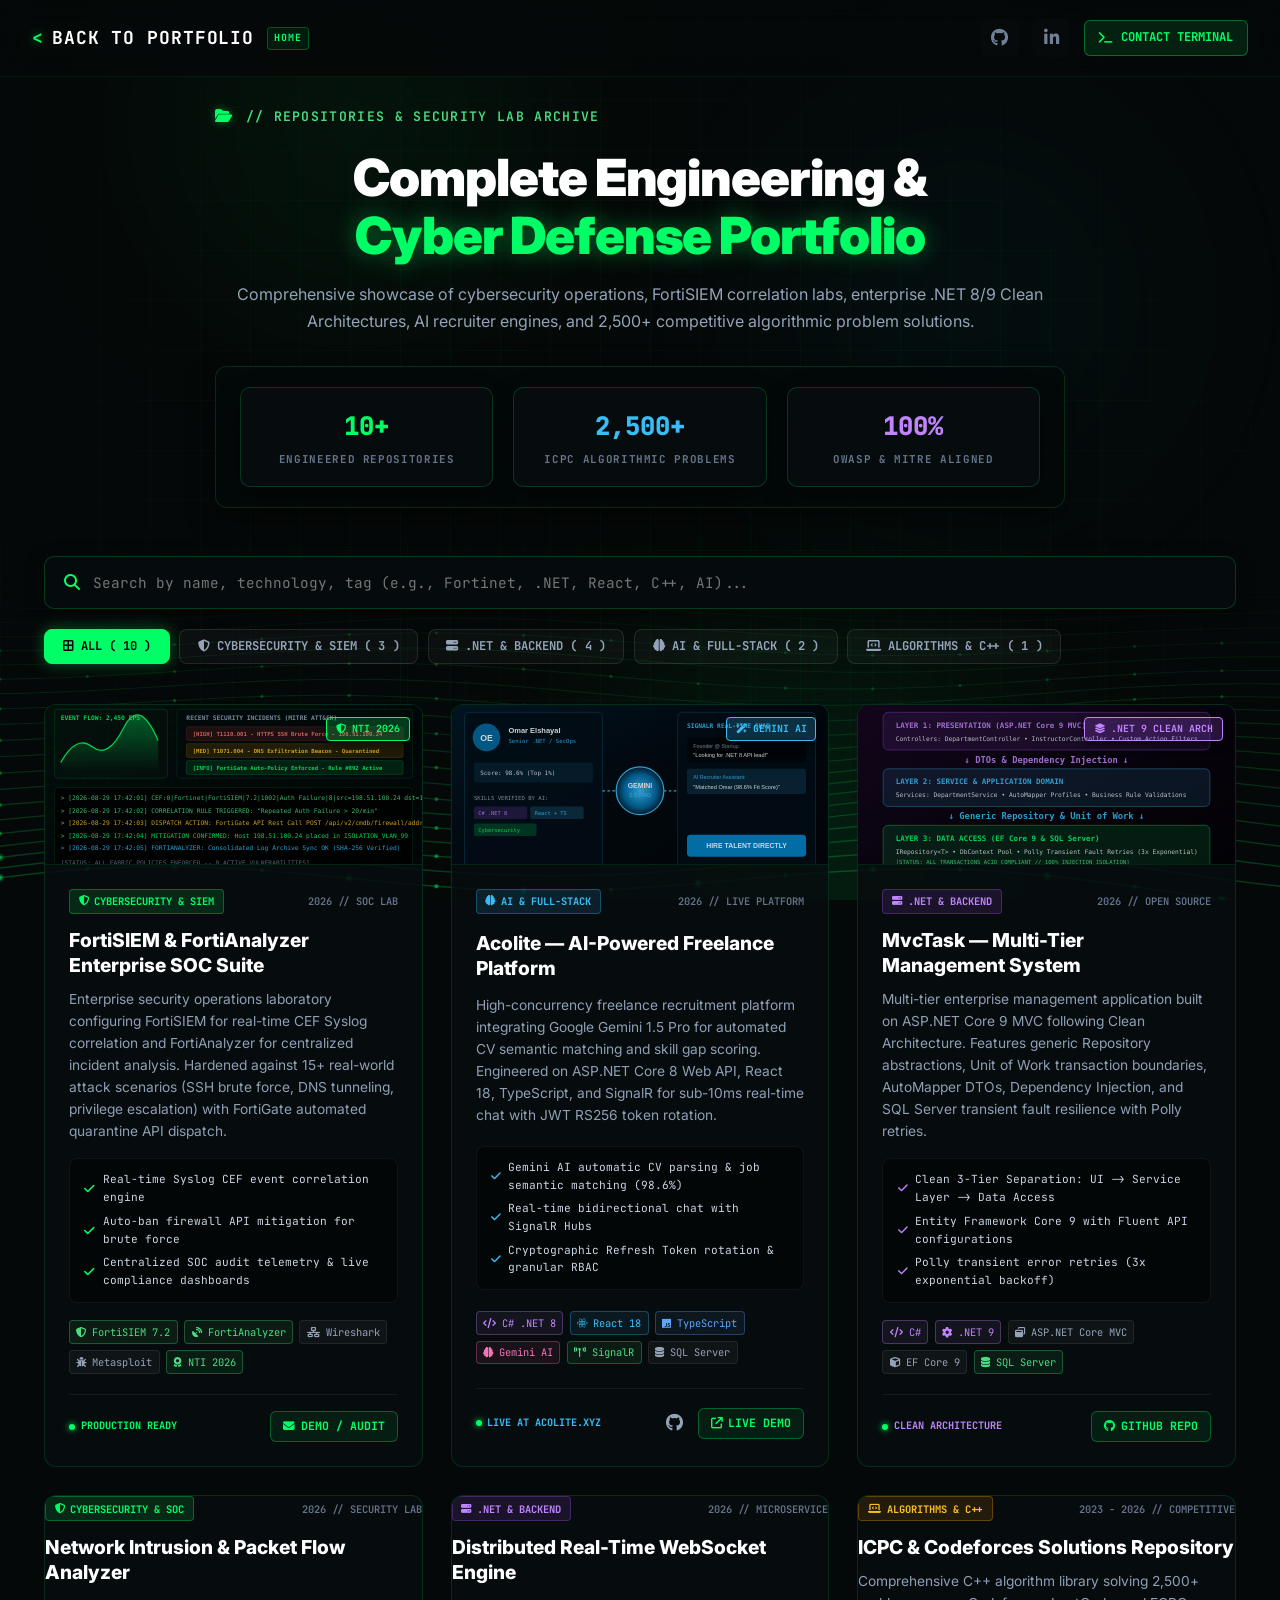
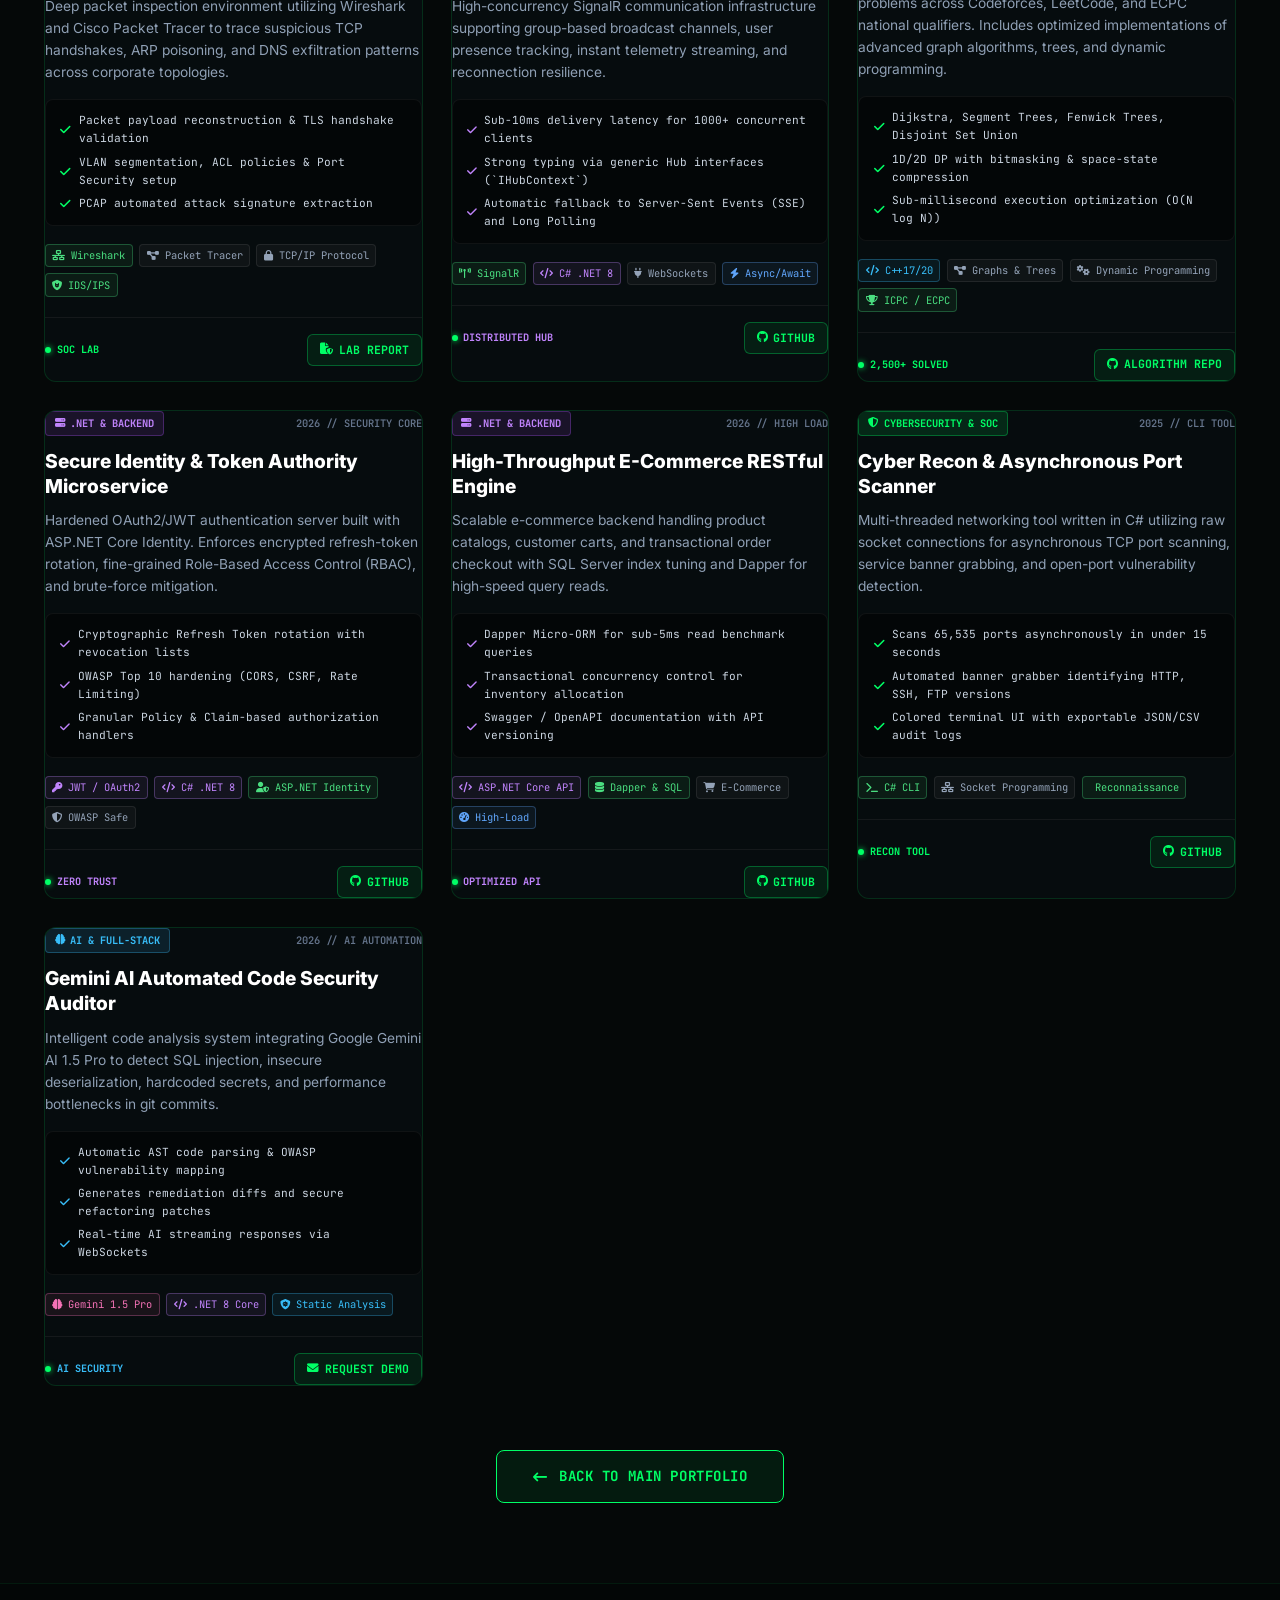
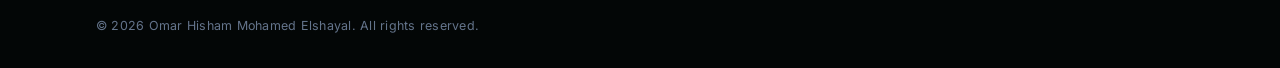
==== commit f6c7c80a: "Add project image support with assets/projects graphics, hyper-realistic enterprise data and sleek c" ====
--- a/projects.html
+++ b/projects.html
@@ -11,8 +11,8 @@
     <!-- FontAwesome 6 Icons -->
     <link rel="stylesheet" href="https://cdnjs.cloudflare.com/ajax/libs/font-awesome/6.5.1/css/all.min.css">
     <!-- Custom Styles -->
-    <link rel="stylesheet" href="style.css?v=14.0">
-    <link rel="stylesheet" href="projects.css?v=1.0">
+    <link rel="stylesheet" href="style.css?v=17.0">
+    <link rel="stylesheet" href="projects.css?v=2.0">
 </head>
 <body class="bg-cyber-dark">
 
@@ -65,7 +65,7 @@
                     <span class="text-neon-glow">Cyber Defense Portfolio</span>
                 </h1>
                 <p class="archive-sub-desc">
-                    Comprehensive showcase of cybersecurity operations, SIEM correlation labs, enterprise .NET 8/9 backend architectures, AI platforms, and algorithmic problem-solving projects.
+                    Comprehensive showcase of cybersecurity operations, FortiSIEM correlation labs, enterprise .NET 8/9 Clean Architectures, AI recruiter engines, and 2,500+ competitive algorithmic problem solutions.
                 </p>
 
                 <!-- Telemetry Counters -->
@@ -80,7 +80,7 @@
                     </div>
                     <div class="stat-card">
                         <span class="stat-num text-purple">100%</span>
-                        <span class="stat-lbl">CLEAN CODE &amp; OWASP COMPLIANT</span>
+                        <span class="stat-lbl">OWASP &amp; MITRE ALIGNED</span>
                     </div>
                 </div>
             </div>
@@ -109,100 +109,118 @@
 
                 <!-- Project 01: FortiSIEM & FortiAnalyzer -->
                 <div class="archive-card" data-category="cyber" data-keywords="fortinet fortisiem fortianalyzer soc siem nti wireshark metasploit security logs firewall">
-                    <div class="archive-card-header">
-                        <div class="card-cat-badge cyber-cat"><i class="fa-solid fa-shield-halved"></i> CYBERSECURITY &amp; SIEM</div>
-                        <span class="card-year">2026 // NTI CERTIFIED</span>
-                    </div>
-                    <h3 class="archive-card-title">FortiSIEM &amp; FortiAnalyzer Security Suite</h3>
-                    <p class="archive-card-desc">
-                        Enterprise security operations laboratory configuring FortiSIEM for real-time threat detection and FortiAnalyzer for centralized log management, incident analysis, and network defense. Hardened against 15+ real-world attack vectors.
-                    </p>
-                    <div class="archive-card-highlights">
-                        <div class="highlight-item"><i class="fa-solid fa-check text-green"></i> Real-time Syslog parsing &amp; event correlation rules</div>
-                        <div class="highlight-item"><i class="fa-solid fa-check text-green"></i> Auto-ban firewall mitigation for brute-force attacks</div>
-                        <div class="highlight-item"><i class="fa-solid fa-check text-green"></i> Centralized SOC audit telemetry &amp; dashboards</div>
-                    </div>
-                    <div class="archive-card-tags">
-                        <span class="tag tag-green"><i class="fa-solid fa-shield-halved"></i> FortiSIEM</span>
-                        <span class="tag tag-green"><i class="fa-solid fa-satellite-dish"></i> FortiAnalyzer</span>
-                        <span class="tag"><i class="fa-solid fa-network-wired"></i> Wireshark</span>
-                        <span class="tag"><i class="fa-solid fa-bug"></i> Metasploit</span>
-                        <span class="tag tag-green"><i class="fa-solid fa-award"></i> NTI 2026</span>
-                    </div>
-                    <div class="archive-card-footer">
-                        <span class="card-status-pill text-green"><span class="chip-dot"></span> PRODUCTION READY</span>
-                        <div class="card-links">
-                            <a href="index.html#contact" class="card-btn-action" title="Request Technical Walkthrough">
-                                <i class="fa-solid fa-envelope"></i> DEMO / AUDIT
-                            </a>
+                    <div class="archive-card-image-wrap">
+                        <img src="assets/projects/fortisiem-soc.svg" class="archive-card-thumb" alt="FortiSIEM Security Operations Suite">
+                        <div class="archive-img-badge cyber-badge"><i class="fa-solid fa-shield-halved"></i> NTI 2026</div>
+                    </div>
+                    <div class="archive-card-body">
+                        <div class="archive-card-header">
+                            <div class="card-cat-badge cyber-cat"><i class="fa-solid fa-shield-halved"></i> CYBERSECURITY &amp; SIEM</div>
+                            <span class="card-year">2026 // SOC LAB</span>
+                        </div>
+                        <h3 class="archive-card-title">FortiSIEM &amp; FortiAnalyzer Enterprise SOC Suite</h3>
+                        <p class="archive-card-desc">
+                            Enterprise security operations laboratory configuring FortiSIEM for real-time CEF Syslog correlation and FortiAnalyzer for centralized incident analysis. Hardened against 15+ real-world attack scenarios (SSH brute force, DNS tunneling, privilege escalation) with FortiGate automated quarantine API dispatch.
+                        </p>
+                        <div class="archive-card-highlights">
+                            <div class="highlight-item"><i class="fa-solid fa-check text-green"></i> Real-time Syslog CEF event correlation engine</div>
+                            <div class="highlight-item"><i class="fa-solid fa-check text-green"></i> Auto-ban firewall API mitigation for brute force</div>
+                            <div class="highlight-item"><i class="fa-solid fa-check text-green"></i> Centralized SOC audit telemetry &amp; live compliance dashboards</div>
+                        </div>
+                        <div class="archive-card-tags">
+                            <span class="tag tag-green"><i class="fa-solid fa-shield-halved"></i> FortiSIEM 7.2</span>
+                            <span class="tag tag-green"><i class="fa-solid fa-satellite-dish"></i> FortiAnalyzer</span>
+                            <span class="tag"><i class="fa-solid fa-network-wired"></i> Wireshark</span>
+                            <span class="tag"><i class="fa-solid fa-bug"></i> Metasploit</span>
+                            <span class="tag tag-green"><i class="fa-solid fa-award"></i> NTI 2026</span>
+                        </div>
+                        <div class="archive-card-footer">
+                            <span class="card-status-pill text-green"><span class="chip-dot"></span> PRODUCTION READY</span>
+                            <div class="card-links">
+                                <a href="index.html#contact" class="card-btn-action" title="Request Technical Walkthrough">
+                                    <i class="fa-solid fa-envelope"></i> DEMO / AUDIT
+                                </a>
+                            </div>
                         </div>
                     </div>
                 </div>
 
                 <!-- Project 02: Acolite AI Platform -->
                 <div class="archive-card" data-category="ai" data-keywords="acolite ai full-stack react typescript dotnet asp.net core gemini signalr sql server marketplace">
-                    <div class="archive-card-header">
-                        <div class="card-cat-badge ai-cat"><i class="fa-solid fa-brain"></i> AI &amp; FULL-STACK</div>
-                        <span class="card-year">2026 // LIVE PRODUCTION</span>
-                    </div>
-                    <h3 class="archive-card-title">Acolite — AI-Powered Freelance Platform</h3>
-                    <p class="archive-card-desc">
-                        End-to-end freelance marketplace connecting startups with vetted engineers. Powered by Google Gemini AI for semantic recruiter matching, ASP.NET Core 8 Web API, React 18, TypeScript, and SignalR real-time messaging.
-                    </p>
-                    <div class="archive-card-highlights">
-                        <div class="highlight-item"><i class="fa-solid fa-check text-cyan"></i> Gemini AI automatic CV parsing &amp; job semantic matching</div>
-                        <div class="highlight-item"><i class="fa-solid fa-check text-cyan"></i> Real-time bidirectional chat with SignalR Hubs</div>
-                        <div class="highlight-item"><i class="fa-solid fa-check text-cyan"></i> JWT authentication, Refresh Tokens &amp; Role-based access</div>
-                    </div>
-                    <div class="archive-card-tags">
-                        <span class="tag tag-purple"><i class="fa-solid fa-code"></i> C# .NET 8</span>
-                        <span class="tag tag-cyan"><i class="fa-brands fa-react"></i> React 18</span>
-                        <span class="tag tag-blue"><i class="fa-brands fa-js"></i> TypeScript</span>
-                        <span class="tag tag-ai"><i class="fa-solid fa-brain"></i> Gemini AI</span>
-                        <span class="tag tag-green"><i class="fa-solid fa-tower-broadcast"></i> SignalR</span>
-                        <span class="tag"><i class="fa-solid fa-database"></i> SQL Server</span>
-                    </div>
-                    <div class="archive-card-footer">
-                        <span class="card-status-pill text-cyan"><span class="chip-dot"></span> LIVE AT ACOLITE.XYZ</span>
-                        <div class="card-links">
-                            <a href="https://github.com/skeleton47/acolite.xyz_iti_.net" target="_blank" class="card-btn-icon" title="GitHub Repository">
-                                <i class="fa-brands fa-github"></i>
-                            </a>
-                            <a href="https://acolite.xyz" target="_blank" class="card-btn-action" title="Live Website">
-                                <i class="fa-solid fa-arrow-up-right-from-square"></i> LIVE DEMO
-                            </a>
+                    <div class="archive-card-image-wrap">
+                        <img src="assets/projects/acolite-ai.svg" class="archive-card-thumb" alt="Acolite AI Platform">
+                        <div class="archive-img-badge ai-badge"><i class="fa-solid fa-wand-magic-sparkles"></i> GEMINI AI</div>
+                    </div>
+                    <div class="archive-card-body">
+                        <div class="archive-card-header">
+                            <div class="card-cat-badge ai-cat"><i class="fa-solid fa-brain"></i> AI &amp; FULL-STACK</div>
+                            <span class="card-year">2026 // LIVE PLATFORM</span>
+                        </div>
+                        <h3 class="archive-card-title">Acolite — AI-Powered Freelance Platform</h3>
+                        <p class="archive-card-desc">
+                            High-concurrency freelance recruitment platform integrating Google Gemini 1.5 Pro for automated CV semantic matching and skill gap scoring. Engineered on ASP.NET Core 8 Web API, React 18, TypeScript, and SignalR for sub-10ms real-time chat with JWT RS256 token rotation.
+                        </p>
+                        <div class="archive-card-highlights">
+                            <div class="highlight-item"><i class="fa-solid fa-check text-cyan"></i> Gemini AI automatic CV parsing &amp; job semantic matching (98.6%)</div>
+                            <div class="highlight-item"><i class="fa-solid fa-check text-cyan"></i> Real-time bidirectional chat with SignalR Hubs</div>
+                            <div class="highlight-item"><i class="fa-solid fa-check text-cyan"></i> Cryptographic Refresh Token rotation &amp; granular RBAC</div>
+                        </div>
+                        <div class="archive-card-tags">
+                            <span class="tag tag-purple"><i class="fa-solid fa-code"></i> C# .NET 8</span>
+                            <span class="tag tag-cyan"><i class="fa-brands fa-react"></i> React 18</span>
+                            <span class="tag tag-blue"><i class="fa-brands fa-js"></i> TypeScript</span>
+                            <span class="tag tag-ai"><i class="fa-solid fa-brain"></i> Gemini AI</span>
+                            <span class="tag tag-green"><i class="fa-solid fa-tower-broadcast"></i> SignalR</span>
+                            <span class="tag"><i class="fa-solid fa-database"></i> SQL Server</span>
+                        </div>
+                        <div class="archive-card-footer">
+                            <span class="card-status-pill text-cyan"><span class="chip-dot"></span> LIVE AT ACOLITE.XYZ</span>
+                            <div class="card-links">
+                                <a href="https://github.com/skeleton47/acolite.xyz_iti_.net" target="_blank" class="card-btn-icon" title="GitHub Repository">
+                                    <i class="fa-brands fa-github"></i>
+                                </a>
+                                <a href="https://acolite.xyz" target="_blank" class="card-btn-action" title="Live Website">
+                                    <i class="fa-solid fa-arrow-up-right-from-square"></i> LIVE DEMO
+                                </a>
+                            </div>
                         </div>
                     </div>
                 </div>
 
                 <!-- Project 03: MvcTask -->
                 <div class="archive-card" data-category="backend" data-keywords="mvctask asp.net core mvc c# dotnet clean architecture ef core repository pattern sql server">
-                    <div class="archive-card-header">
-                        <div class="card-cat-badge backend-cat"><i class="fa-solid fa-server"></i> .NET &amp; BACKEND</div>
-                        <span class="card-year">2026 // OPEN SOURCE</span>
-                    </div>
-                    <h3 class="archive-card-title">MvcTask — Multi-Tier Management System</h3>
-                    <p class="archive-card-desc">
-                        Modular multi-tier web application designed to manage academic departments, instructors, and courses with Service Layer pattern, repository abstractions, Dependency Injection, and SQL Server retry resilience.
-                    </p>
-                    <div class="archive-card-highlights">
-                        <div class="highlight-item"><i class="fa-solid fa-check text-purple"></i> Clean 3-Tier Separation: UI -> Service -> Data Access</div>
-                        <div class="highlight-item"><i class="fa-solid fa-check text-purple"></i> Entity Framework Core with Fluent API configurations</div>
-                        <div class="highlight-item"><i class="fa-solid fa-check text-purple"></i> Custom action filters for validation and global error handling</div>
-                    </div>
-                    <div class="archive-card-tags">
-                        <span class="tag tag-purple"><i class="fa-solid fa-code"></i> C#</span>
-                        <span class="tag tag-purple"><i class="fa-solid fa-gear"></i> .NET 9</span>
-                        <span class="tag"><i class="fa-solid fa-window-restore"></i> ASP.NET Core MVC</span>
-                        <span class="tag"><i class="fa-solid fa-cube"></i> EF Core</span>
-                        <span class="tag tag-green"><i class="fa-solid fa-database"></i> SQL Server</span>
-                    </div>
-                    <div class="archive-card-footer">
-                        <span class="card-status-pill text-purple"><span class="chip-dot"></span> CLEAN ARCHITECTURE</span>
-                        <div class="card-links">
-                            <a href="https://github.com/skeleton47/MvcTask" target="_blank" class="card-btn-action" title="GitHub Repository">
-                                <i class="fa-brands fa-github"></i> GITHUB REPO
-                            </a>
+                    <div class="archive-card-image-wrap">
+                        <img src="assets/projects/mvctask-arch.svg" class="archive-card-thumb" alt="MvcTask Multi-Tier System">
+                        <div class="archive-img-badge backend-badge"><i class="fa-solid fa-layer-group"></i> .NET 9 CLEAN ARCH</div>
+                    </div>
+                    <div class="archive-card-body">
+                        <div class="archive-card-header">
+                            <div class="card-cat-badge backend-cat"><i class="fa-solid fa-server"></i> .NET &amp; BACKEND</div>
+                            <span class="card-year">2026 // OPEN SOURCE</span>
+                        </div>
+                        <h3 class="archive-card-title">MvcTask — Multi-Tier Management System</h3>
+                        <p class="archive-card-desc">
+                            Multi-tier enterprise management application built on ASP.NET Core 9 MVC following Clean Architecture. Features generic Repository abstractions, Unit of Work transaction boundaries, AutoMapper DTOs, Dependency Injection, and SQL Server transient fault resilience with Polly retries.
+                        </p>
+                        <div class="archive-card-highlights">
+                            <div class="highlight-item"><i class="fa-solid fa-check text-purple"></i> Clean 3-Tier Separation: UI -> Service Layer -> Data Access</div>
+                            <div class="highlight-item"><i class="fa-solid fa-check text-purple"></i> Entity Framework Core 9 with Fluent API configurations</div>
+                            <div class="highlight-item"><i class="fa-solid fa-check text-purple"></i> Polly transient error retries (3x exponential backoff)</div>
+                        </div>
+                        <div class="archive-card-tags">
+                            <span class="tag tag-purple"><i class="fa-solid fa-code"></i> C#</span>
+                            <span class="tag tag-purple"><i class="fa-solid fa-gear"></i> .NET 9</span>
+                            <span class="tag"><i class="fa-solid fa-window-restore"></i> ASP.NET Core MVC</span>
+                            <span class="tag"><i class="fa-solid fa-cube"></i> EF Core 9</span>
+                            <span class="tag tag-green"><i class="fa-solid fa-database"></i> SQL Server</span>
+                        </div>
+                        <div class="archive-card-footer">
+                            <span class="card-status-pill text-purple"><span class="chip-dot"></span> CLEAN ARCHITECTURE</span>
+                            <div class="card-links">
+                                <a href="https://github.com/skeleton47/MvcTask" target="_blank" class="card-btn-action" title="GitHub Repository">
+                                    <i class="fa-brands fa-github"></i> GITHUB REPO
+                                </a>
+                            </div>
                         </div>
                     </div>
                 </div>
@@ -215,7 +233,7 @@
                     </div>
                     <h3 class="archive-card-title">Network Intrusion &amp; Packet Flow Analyzer</h3>
                     <p class="archive-card-desc">
-                        Deep packet inspection environment utilizing Wireshark and Cisco Packet Tracer to trace suspicious TCP handshakes, ARP poisoning, and DNS exfiltration patterns across simulated corporate topologies.
+                        Deep packet inspection environment utilizing Wireshark and Cisco Packet Tracer to trace suspicious TCP handshakes, ARP poisoning, and DNS exfiltration patterns across corporate topologies.
                     </p>
                     <div class="archive-card-highlights">
                         <div class="highlight-item"><i class="fa-solid fa-check text-green"></i> Packet payload reconstruction &amp; TLS handshake validation</div>
@@ -453,7 +471,7 @@
     <div class="cyber-mouse-aura" id="cyberMouseAura"></div>
 
     <!-- Scripts -->
-    <script src="script.js?v=14.0"></script>
-    <script src="projects.js?v=1.0"></script>
+    <script src="script.js?v=17.0"></script>
+    <script src="projects.js?v=2.0"></script>
 </body>
 </html>
--- a/style.css
+++ b/style.css
@@ -1318,15 +1318,38 @@
 }
 
 .project-preview {
-    height: 165px;
+    height: 180px;
     position: relative;
+    overflow: hidden;
+    background: #020708;
+    border-bottom: 1px solid rgba(0, 255, 102, 0.15);
+}
+
+.project-card-img {
+    position: absolute;
+    inset: 0;
+    width: 100%;
+    height: 100%;
+    object-fit: cover;
+    opacity: 0.75;
+    transition: transform 0.45s cubic-bezier(0.16, 1, 0.3, 1), opacity 0.3s ease, filter 0.3s ease;
+}
+
+.project-card:hover .project-card-img {
+    transform: scale(1.06);
+    opacity: 0.92;
+    filter: brightness(1.1);
+}
+
+.project-hud-overlay {
+    position: absolute;
+    inset: 0;
     display: flex;
     flex-direction: column;
     justify-content: space-between;
     padding: 0.85rem 1rem;
-    overflow: hidden;
-    background: #020708;
-    border-bottom: 1px solid rgba(0, 255, 102, 0.15);
+    background: linear-gradient(180deg, rgba(2,7,8,0.72) 0%, rgba(2,7,8,0.3) 50%, rgba(2,7,8,0.88) 100%);
+    z-index: 2;
 }
 
 .project-preview-soc {
@@ -1340,6 +1363,7 @@
 .project-preview-arch {
     background: radial-gradient(circle at 50% 40%, #1f0d2b 0%, #020708 90%);
 }
+
 
 /* Preview HUD Header */
 .preview-hud-header {
@@ -1656,83 +1680,64 @@
     text-shadow: 0 0 10px var(--neon-green);
 }
 
-/* Projects Archive CTA Button */
+/* Projects Archive Compact Sleek CTA Button */
 .projects-cta-container {
-    margin-top: 2.75rem;
+    margin-top: 2.25rem;
     display: flex;
     justify-content: center;
-}
-
-.projects-more-btn {
+    width: 100%;
+}
+
+.projects-more-btn-compact {
+    display: inline-flex;
+    align-items: center;
+    gap: 0.75rem;
+    background: rgba(6, 14, 16, 0.92);
+    border: 1.5px solid rgba(0, 255, 102, 0.4);
+    padding: 0.7rem 1.6rem;
+    border-radius: 8px;
+    color: #ffffff;
+    font-family: var(--font-code);
+    font-size: 0.8rem;
+    font-weight: 700;
+    letter-spacing: 0.04em;
+    text-decoration: none !important;
+    transition: var(--transition-smooth);
+    box-shadow: 0 6px 20px rgba(0, 0, 0, 0.4), 0 0 15px rgba(0, 255, 102, 0.12);
     position: relative;
-    display: flex;
-    align-items: center;
-    gap: 1.25rem;
-    background: rgba(7, 14, 16, 0.9);
-    border: 1.5px solid rgba(0, 255, 102, 0.4);
-    border-radius: 12px;
-    padding: 1.1rem 2rem;
-    text-decoration: none;
-    transition: var(--transition-smooth);
-    box-shadow: 0 10px 30px rgba(0, 0, 0, 0.5), 0 0 20px rgba(0, 255, 102, 0.15);
     overflow: hidden;
 }
 
-.projects-more-btn:hover {
+.projects-more-btn-compact:hover {
+    background: rgba(0, 255, 102, 0.15);
     border-color: var(--neon-green);
-    background: rgba(0, 255, 102, 0.12);
-    box-shadow: 0 15px 40px rgba(0, 0, 0, 0.6), 0 0 35px rgba(0, 255, 102, 0.35);
-    transform: translateY(-3px);
-}
-
-.projects-more-btn .btn-left-icon {
-    font-size: 1.6rem;
-    color: var(--neon-green);
-    filter: drop-shadow(0 0 8px var(--neon-green));
-}
-
-.projects-more-btn .btn-text {
-    display: flex;
-    flex-direction: column;
-    gap: 0.2rem;
-}
-
-.projects-more-btn .btn-label {
-    font-family: var(--font-heading);
-    font-size: 1rem;
+    color: var(--neon-green);
+    box-shadow: 0 8px 25px rgba(0, 0, 0, 0.6), 0 0 25px rgba(0, 255, 102, 0.35);
+    transform: translateY(-2px);
+}
+
+.compact-counter-badge {
+    background: var(--neon-green);
+    color: #020708;
+    font-size: 0.68rem;
     font-weight: 800;
-    color: #ffffff;
+    padding: 0.15rem 0.5rem;
+    border-radius: 4px;
+    box-shadow: 0 0 8px rgba(0, 255, 102, 0.4);
     letter-spacing: 0.02em;
 }
 
-.projects-more-btn .btn-subtext {
-    font-family: var(--font-code);
-    font-size: 0.72rem;
-    color: #94a3b8;
-}
-
-.projects-more-btn .btn-badge {
-    font-family: var(--font-code);
-    font-size: 0.72rem;
-    font-weight: 800;
-    color: #020708;
-    background: var(--neon-green);
-    padding: 0.3rem 0.7rem;
-    border-radius: 6px;
-    letter-spacing: 0.04em;
-    box-shadow: 0 0 12px rgba(0, 255, 102, 0.4);
-    white-space: nowrap;
-}
-
-.projects-more-btn .btn-arrow {
-    font-size: 1.2rem;
+.projects-more-btn-compact .arrow-icon {
+    font-size: 0.9rem;
     color: var(--neon-green);
     transition: transform 0.25s ease;
 }
 
-.projects-more-btn:hover .btn-arrow {
-    transform: translateX(6px);
-}
+.projects-more-btn-compact:hover .arrow-icon {
+    transform: translateX(4px);
+}
+
+
 
 
 /* ==========================================================================
--- a/projects.css
+++ b/projects.css
@@ -214,10 +214,8 @@
     background: rgba(7, 13, 15, 0.88);
     border: 1px solid rgba(0, 255, 102, 0.14);
     border-radius: 12px;
-    padding: 1.6rem;
     display: flex;
     flex-direction: column;
-    justify-content: space-between;
     transition: var(--transition-smooth);
     position: relative;
     overflow: hidden;
@@ -230,11 +228,58 @@
     background: rgba(8, 17, 20, 0.95);
 }
 
+.archive-card-image-wrap {
+    position: relative;
+    height: 160px;
+    width: 100%;
+    overflow: hidden;
+    background: #020708;
+    border-bottom: 1px solid rgba(0, 255, 102, 0.12);
+}
+
+.archive-card-thumb {
+    width: 100%;
+    height: 100%;
+    object-fit: cover;
+    opacity: 0.82;
+    transition: transform 0.4s ease, opacity 0.3s ease;
+}
+
+.archive-card:hover .archive-card-thumb {
+    transform: scale(1.06);
+    opacity: 0.95;
+}
+
+.archive-img-badge {
+    position: absolute;
+    top: 0.75rem;
+    right: 0.75rem;
+    font-family: var(--font-code);
+    font-size: 0.62rem;
+    font-weight: 700;
+    padding: 0.2rem 0.55rem;
+    border-radius: 4px;
+    z-index: 2;
+    box-shadow: 0 4px 10px rgba(0,0,0,0.5);
+}
+
+.cyber-badge { background: rgba(0, 255, 102, 0.2); color: var(--neon-green); border: 1px solid var(--neon-green); }
+.ai-badge { background: rgba(56, 189, 248, 0.2); color: #38bdf8; border: 1px solid #38bdf8; }
+.backend-badge { background: rgba(168, 85, 247, 0.2); color: #c084fc; border: 1px solid #c084fc; }
+
+.archive-card-body {
+    padding: 1.5rem;
+    display: flex;
+    flex-direction: column;
+    flex: 1;
+    justify-content: space-between;
+}
+
 .archive-card-header {
     display: flex;
     justify-content: space-between;
     align-items: center;
-    margin-bottom: 0.9rem;
+    margin-bottom: 0.85rem;
 }
 
 .card-cat-badge {
@@ -262,7 +307,7 @@
 
 .archive-card-title {
     font-family: var(--font-heading);
-    font-size: 1.25rem;
+    font-size: 1.2rem;
     font-weight: 800;
     color: #ffffff;
     margin-bottom: 0.65rem;
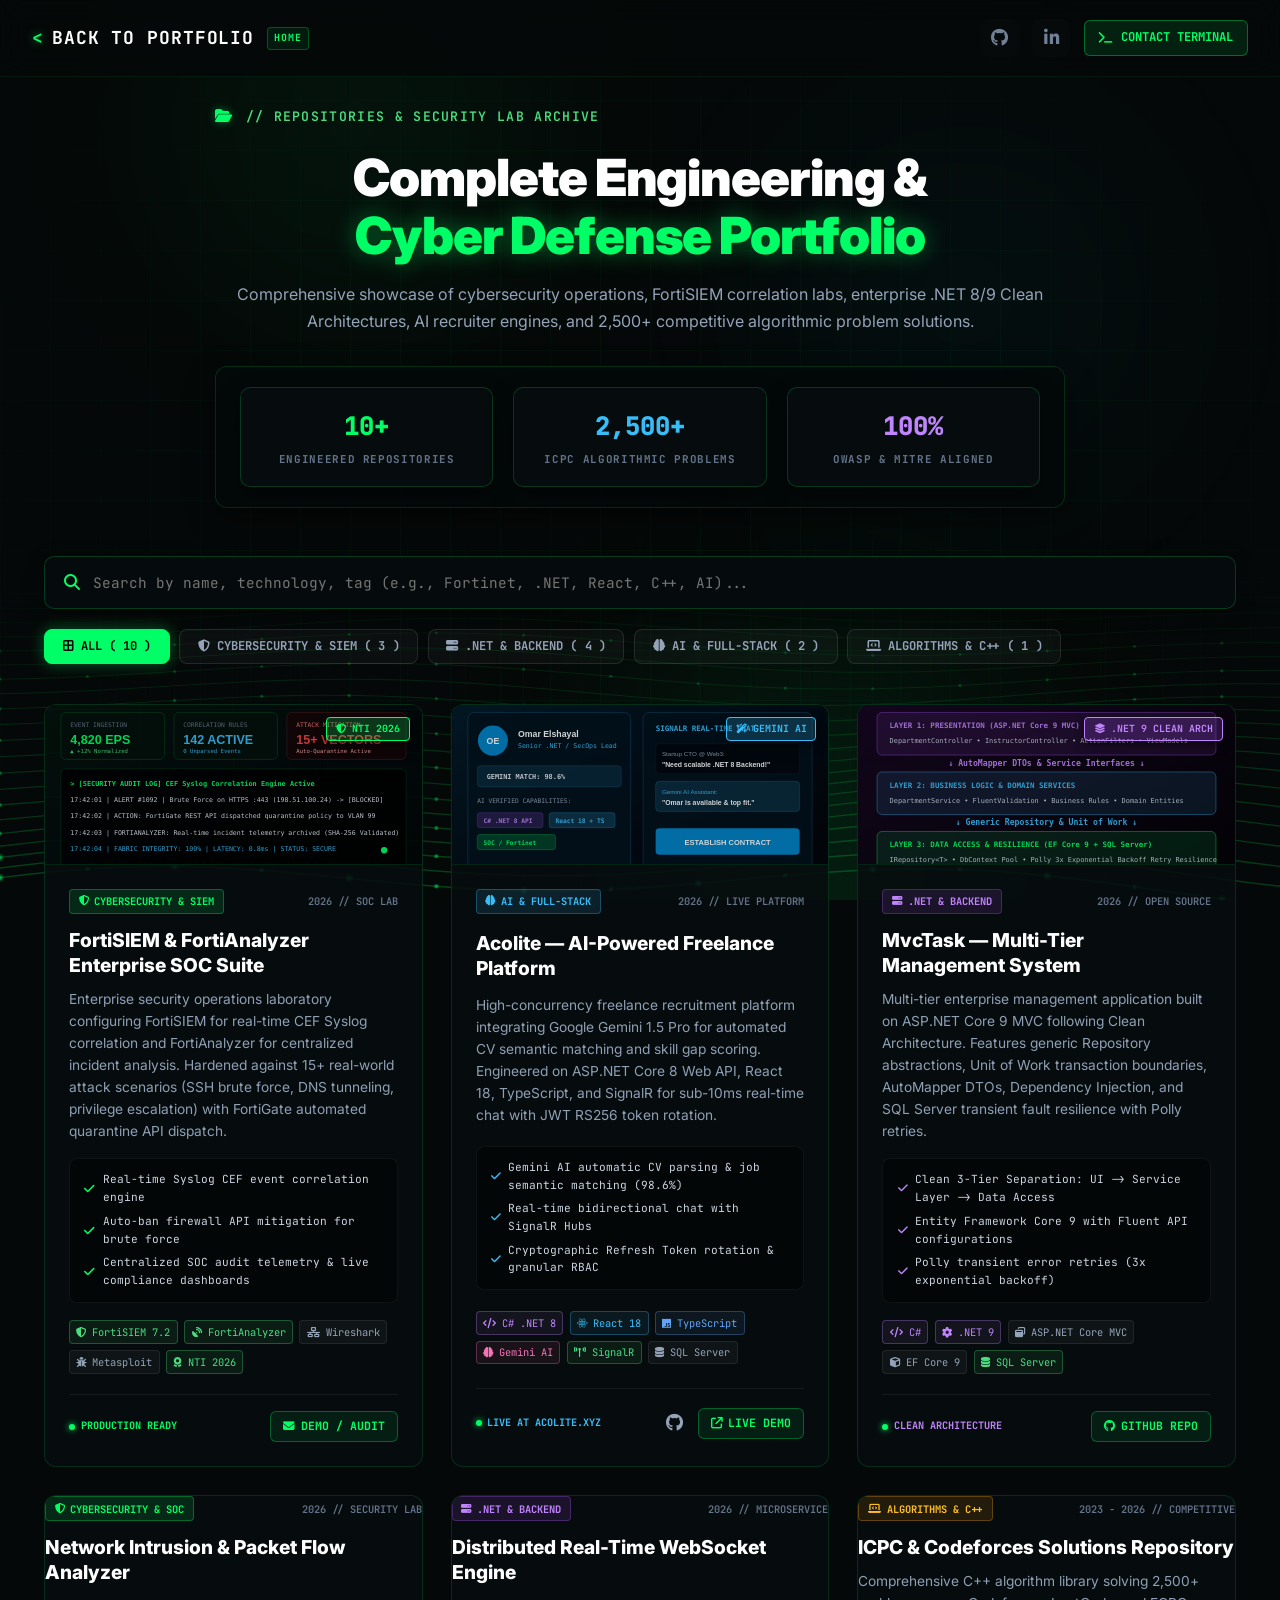
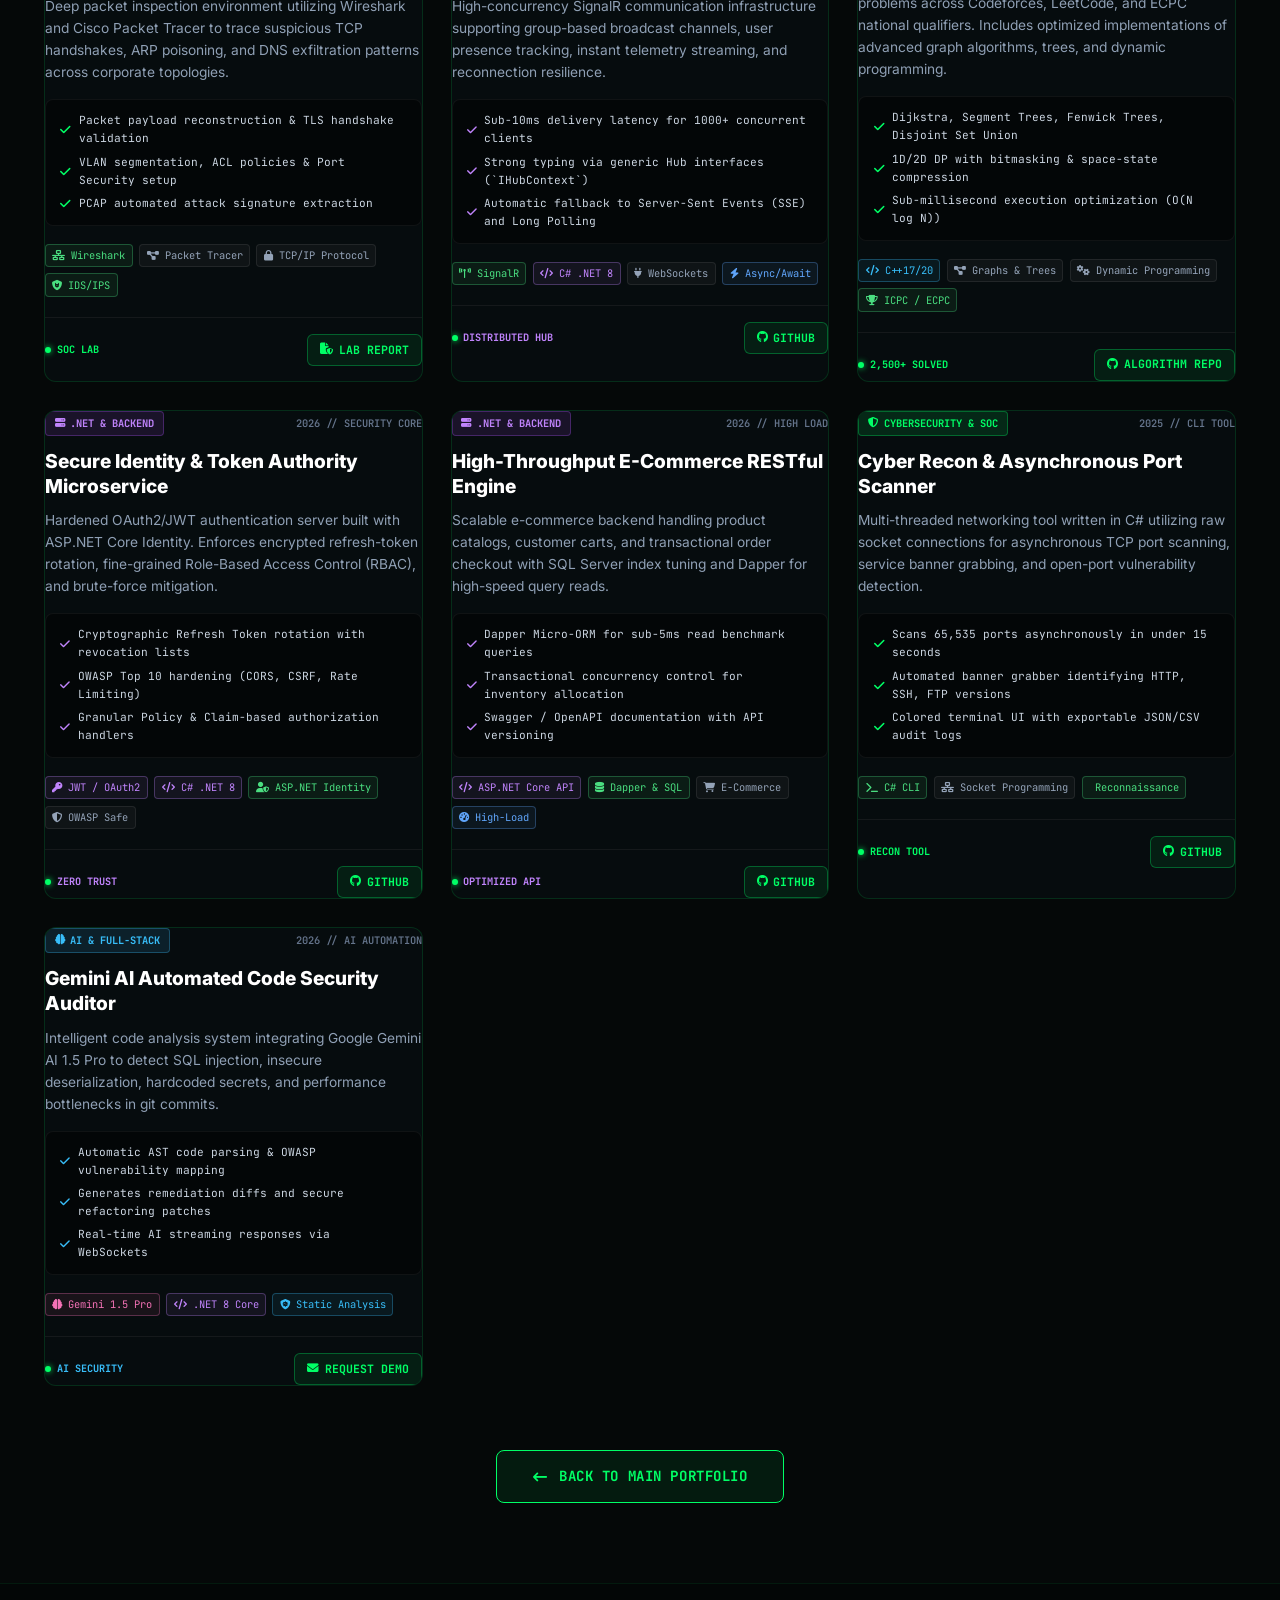
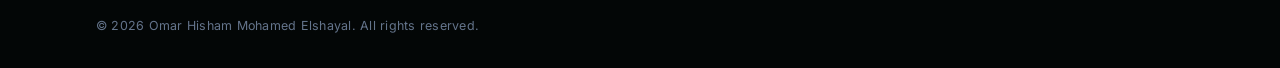
==== commit 85238863: "Eliminate text collisions by streamlining project card image previews, enhance visual organization a" ====
--- a/projects.html
+++ b/projects.html
@@ -11,9 +11,10 @@
     <!-- FontAwesome 6 Icons -->
     <link rel="stylesheet" href="https://cdnjs.cloudflare.com/ajax/libs/font-awesome/6.5.1/css/all.min.css">
     <!-- Custom Styles -->
-    <link rel="stylesheet" href="style.css?v=17.0">
+    <link rel="stylesheet" href="style.css?v=18.0">
     <link rel="stylesheet" href="projects.css?v=2.0">
 </head>
+
 <body class="bg-cyber-dark">
 
     <!-- Cyber Background with Canvas Wave, Radial Glows & Grid Mesh -->
--- a/style.css
+++ b/style.css
@@ -1318,7 +1318,7 @@
 }
 
 .project-preview {
-    height: 180px;
+    height: 195px;
     position: relative;
     overflow: hidden;
     background: #020708;
@@ -1331,64 +1331,46 @@
     width: 100%;
     height: 100%;
     object-fit: cover;
-    opacity: 0.75;
+    opacity: 0.88;
     transition: transform 0.45s cubic-bezier(0.16, 1, 0.3, 1), opacity 0.3s ease, filter 0.3s ease;
 }
 
 .project-card:hover .project-card-img {
-    transform: scale(1.06);
-    opacity: 0.92;
-    filter: brightness(1.1);
-}
-
-.project-hud-overlay {
+    transform: scale(1.05);
+    opacity: 1;
+    filter: brightness(1.08);
+}
+
+.project-hud-bar {
     position: absolute;
-    inset: 0;
-    display: flex;
-    flex-direction: column;
+    top: 0;
+    left: 0;
+    right: 0;
+    display: flex;
     justify-content: space-between;
-    padding: 0.85rem 1rem;
-    background: linear-gradient(180deg, rgba(2,7,8,0.72) 0%, rgba(2,7,8,0.3) 50%, rgba(2,7,8,0.88) 100%);
+    align-items: center;
+    padding: 0.75rem 1rem;
+    background: linear-gradient(180deg, rgba(0, 0, 0, 0.75) 0%, rgba(0, 0, 0, 0) 100%);
     z-index: 2;
 }
 
-.project-preview-soc {
-    background: radial-gradient(circle at 50% 30%, #062a19 0%, #020708 90%);
-}
-
-.project-preview-neural {
-    background: radial-gradient(circle at 50% 40%, #04253a 0%, #020708 90%);
-}
-
-.project-preview-arch {
-    background: radial-gradient(circle at 50% 40%, #1f0d2b 0%, #020708 90%);
-}
-
-
-/* Preview HUD Header */
-.preview-hud-header {
-    display: flex;
-    justify-content: space-between;
-    align-items: center;
-    z-index: 2;
-}
-
 .hud-status-chip {
     font-family: var(--font-code);
-    font-size: 0.62rem;
-    font-weight: 700;
-    padding: 0.2rem 0.5rem;
+    font-size: 0.64rem;
+    font-weight: 700;
+    padding: 0.22rem 0.55rem;
     border-radius: 4px;
     display: inline-flex;
     align-items: center;
     gap: 0.35rem;
     letter-spacing: 0.04em;
+    backdrop-filter: blur(4px);
 }
 
 .live-chip {
-    background: rgba(0, 255, 102, 0.12);
-    color: var(--neon-green);
-    border: 1px solid rgba(0, 255, 102, 0.3);
+    background: rgba(0, 255, 102, 0.18);
+    color: var(--neon-green);
+    border: 1px solid rgba(0, 255, 102, 0.4);
 }
 
 .chip-dot {
@@ -1401,186 +1383,28 @@
 }
 
 .ai-chip {
-    background: rgba(56, 189, 248, 0.12);
+    background: rgba(56, 189, 248, 0.18);
     color: #38bdf8;
-    border: 1px solid rgba(56, 189, 248, 0.35);
+    border: 1px solid rgba(56, 189, 248, 0.4);
 }
 
 .arch-chip {
-    background: rgba(168, 85, 247, 0.12);
+    background: rgba(168, 85, 247, 0.18);
     color: #c084fc;
-    border: 1px solid rgba(168, 85, 247, 0.35);
+    border: 1px solid rgba(168, 85, 247, 0.4);
 }
 
 .hud-mono-meta {
     font-family: var(--font-code);
-    font-size: 0.6rem;
-    color: #64748b;
+    font-size: 0.62rem;
+    color: #94a3b8;
     font-weight: 600;
-}
-
-/* SOC Security Feed */
-.soc-log-feed {
-    display: flex;
-    flex-direction: column;
-    gap: 0.32rem;
-    z-index: 2;
-    margin: 0.2rem 0;
-}
-
-.soc-log-item {
-    display: flex;
-    align-items: center;
-    gap: 0.45rem;
-    font-family: var(--font-code);
-    font-size: 0.65rem;
-    background: rgba(0, 0, 0, 0.45);
-    padding: 0.2rem 0.45rem;
+    background: rgba(0, 0, 0, 0.6);
+    padding: 0.15rem 0.45rem;
     border-radius: 4px;
-    border: 1px solid rgba(255, 255, 255, 0.05);
-}
-
-.log-badge {
-    font-size: 0.58rem;
-    font-weight: 700;
-    padding: 0.1rem 0.35rem;
-    border-radius: 3px;
-    white-space: nowrap;
-    display: inline-flex;
-    align-items: center;
-    gap: 0.25rem;
-}
-
-.alert-badge {
-    background: rgba(239, 68, 68, 0.2);
-    color: #f87171;
-    border: 1px solid rgba(239, 68, 68, 0.4);
-}
-
-.ban-badge {
-    background: rgba(245, 158, 11, 0.2);
-    color: #fbbf24;
-    border: 1px solid rgba(245, 158, 11, 0.4);
-}
-
-.success-badge {
-    background: rgba(0, 255, 102, 0.15);
-    color: var(--neon-green);
-    border: 1px solid rgba(0, 255, 102, 0.35);
-}
-
-.log-text {
-    color: #cbd5e1;
-    font-weight: 500;
-    white-space: nowrap;
-    overflow: hidden;
-    text-overflow: ellipsis;
-}
-
-/* Neural Match Preview */
-.neural-match-preview {
-    display: flex;
-    align-items: center;
-    justify-content: space-around;
-    z-index: 2;
-    margin: 0.3rem 0;
-}
-
-.neural-core-orb {
-    width: 44px;
-    height: 44px;
-    border-radius: 50%;
-    background: radial-gradient(circle, #38bdf8 0%, rgba(2, 40, 60, 0.95) 75%);
-    border: 1.5px solid #38bdf8;
-    display: flex;
-    align-items: center;
-    justify-content: center;
-    color: #ffffff;
-    font-size: 1.25rem;
-    position: relative;
-    box-shadow: 0 0 16px rgba(56, 189, 248, 0.6);
-    animation: neuralOrbPulse 2.4s infinite ease-in-out;
-}
-
-@keyframes neuralOrbPulse {
-    0%, 100% { transform: scale(1); box-shadow: 0 0 14px rgba(56, 189, 248, 0.5); }
-    50% { transform: scale(1.08); box-shadow: 0 0 22px rgba(56, 189, 248, 0.85); }
-}
-
-.neural-pulse-ring {
-    position: absolute;
-    inset: -6px;
-    border: 1px dashed rgba(56, 189, 248, 0.45);
-    border-radius: 50%;
-    animation: radarSpin 5s linear infinite;
-}
-
-.neural-node-chip {
-    font-family: var(--font-code);
-    font-size: 0.64rem;
-    font-weight: 700;
-    padding: 0.25rem 0.55rem;
-    background: rgba(0, 0, 0, 0.6);
-    border: 1px solid rgba(255, 255, 255, 0.12);
-    border-radius: 6px;
-    color: #e2e8f0;
-    display: flex;
-    align-items: center;
-    gap: 0.3rem;
-}
-
-/* Clean Architecture Tiers Preview */
-.arch-tiers-preview {
-    display: flex;
-    flex-direction: column;
-    align-items: center;
-    gap: 0.22rem;
-    z-index: 2;
-    margin: 0.15rem 0;
-}
-
-.arch-tier-pill {
-    font-family: var(--font-code);
-    font-size: 0.64rem;
-    font-weight: 700;
-    padding: 0.2rem 0.75rem;
-    background: rgba(0, 0, 0, 0.55);
-    border: 1px solid rgba(168, 85, 247, 0.35);
-    border-radius: 5px;
-    color: #e2e8f0;
-    display: inline-flex;
-    align-items: center;
-    gap: 0.35rem;
-}
-
-.arch-tier-pill.highlight {
-    border-color: var(--neon-green);
-    color: var(--neon-green);
-    background: rgba(0, 255, 102, 0.08);
-    box-shadow: 0 0 10px rgba(0, 255, 102, 0.15);
-}
-
-.arch-arrow-flow {
-    font-family: var(--font-code);
-    font-size: 0.58rem;
-    color: #94a3b8;
-    display: flex;
-    align-items: center;
-    gap: 0.3rem;
-}
-
-/* Preview HUD Footer */
-.preview-hud-footer {
-    display: flex;
-    justify-content: space-between;
-    align-items: center;
-    font-family: var(--font-code);
-    font-size: 0.58rem;
-    color: #64748b;
-    border-top: 1px dashed rgba(255, 255, 255, 0.08);
-    padding-top: 0.35rem;
-    z-index: 2;
-}
+    border: 1px solid rgba(255, 255, 255, 0.08);
+}
+
 
 .cyber-scan-line {
     position: absolute;
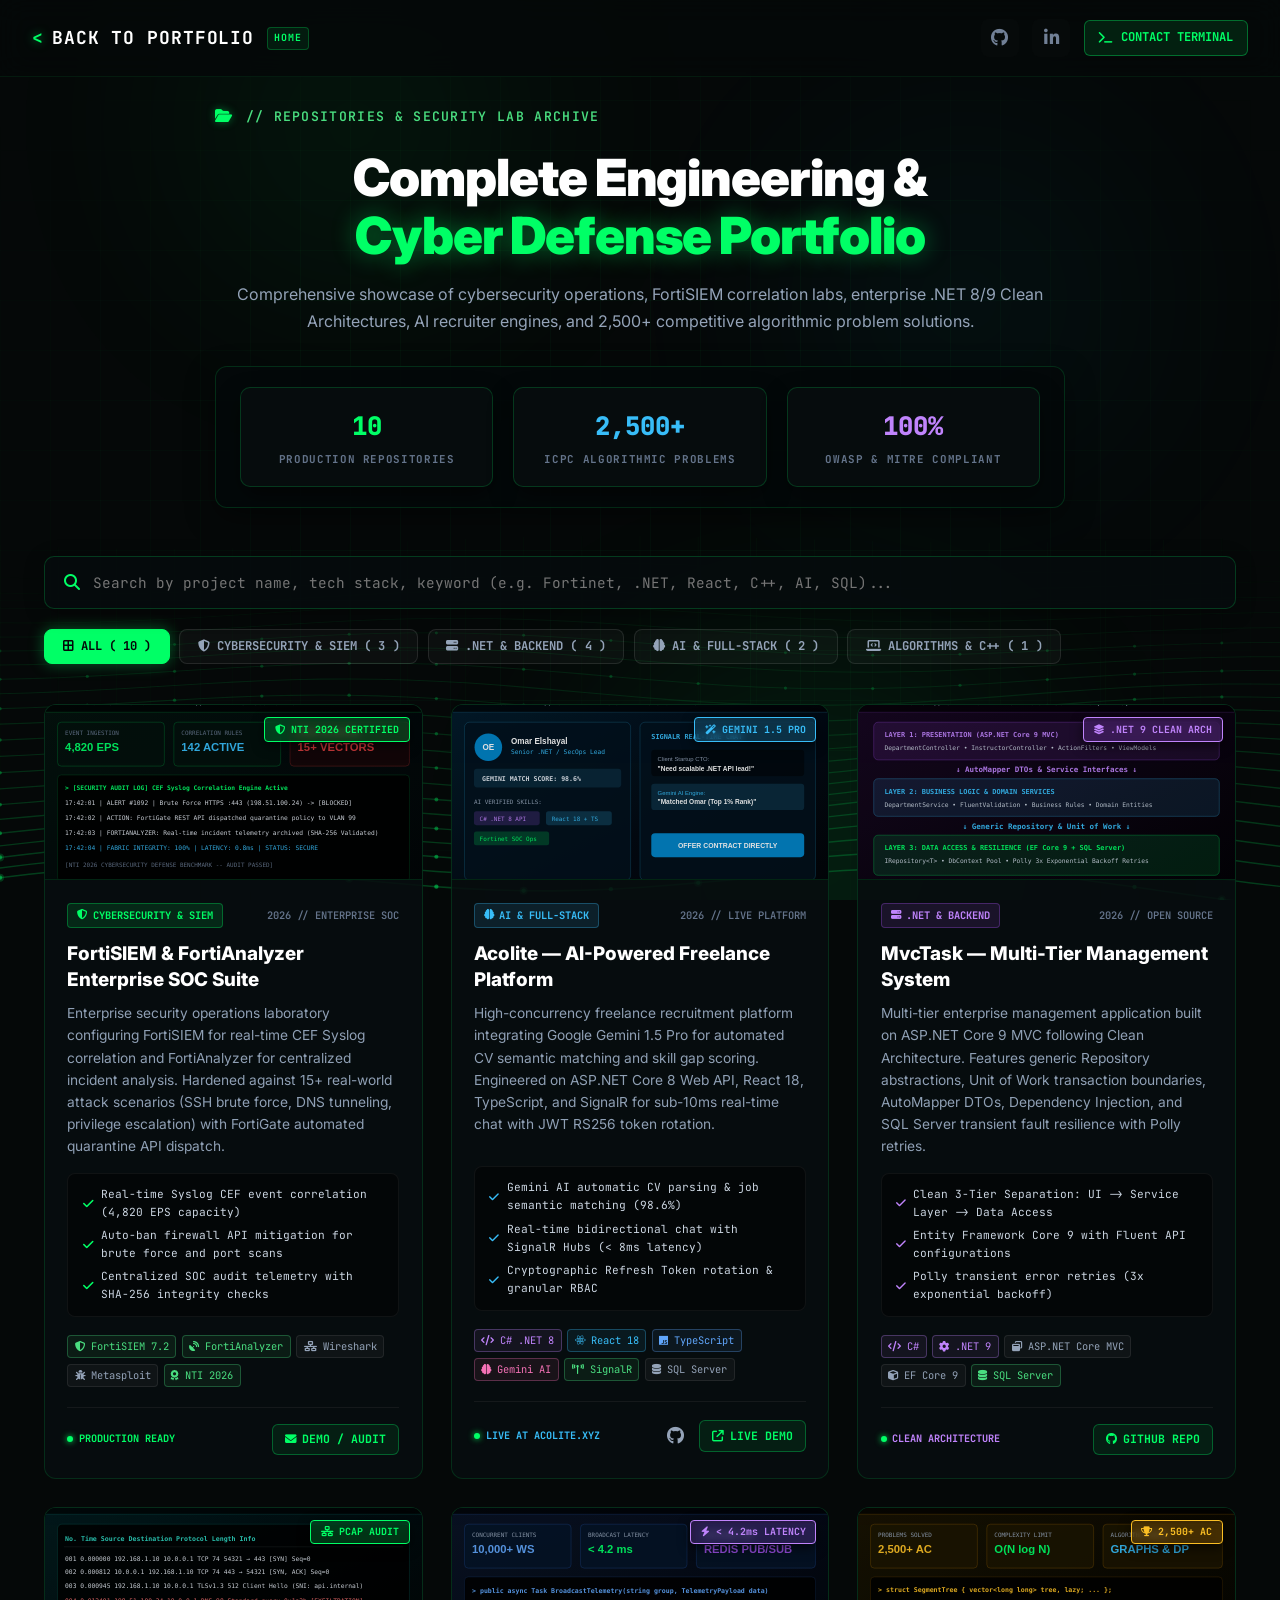
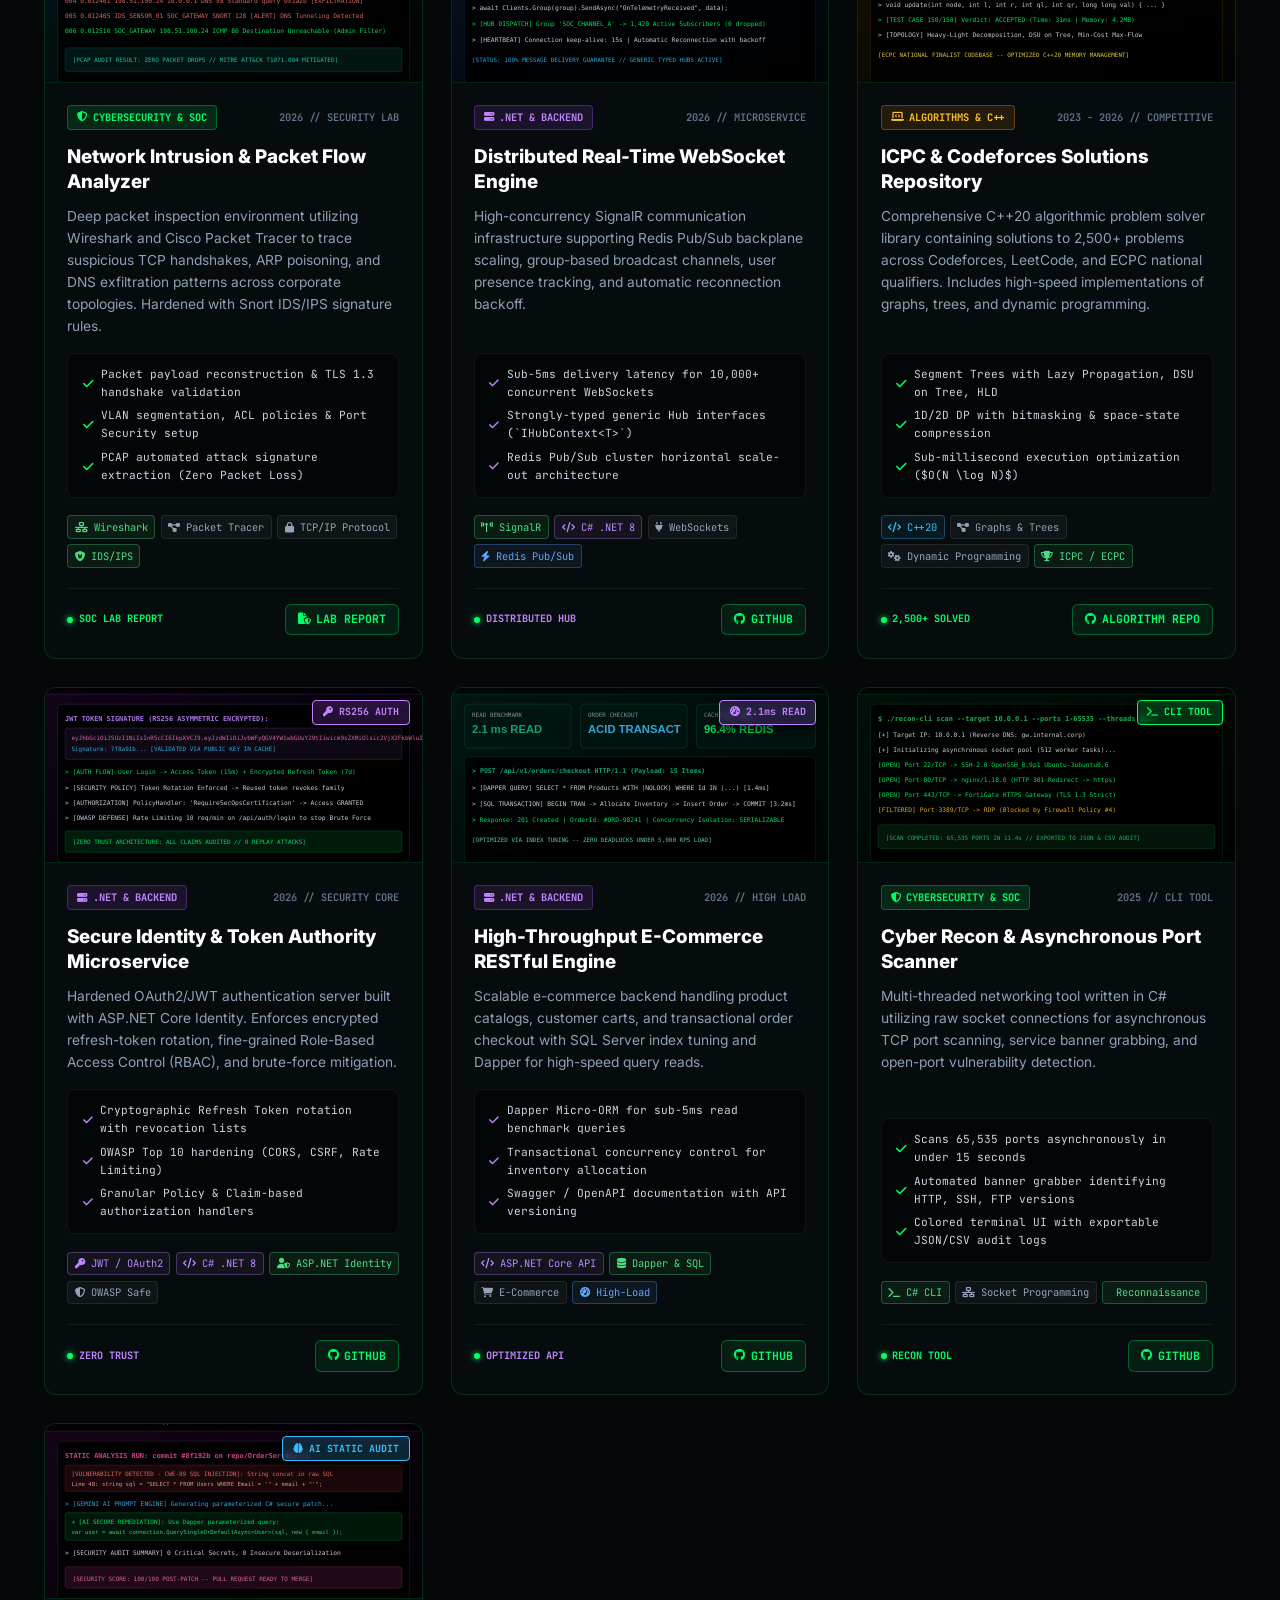
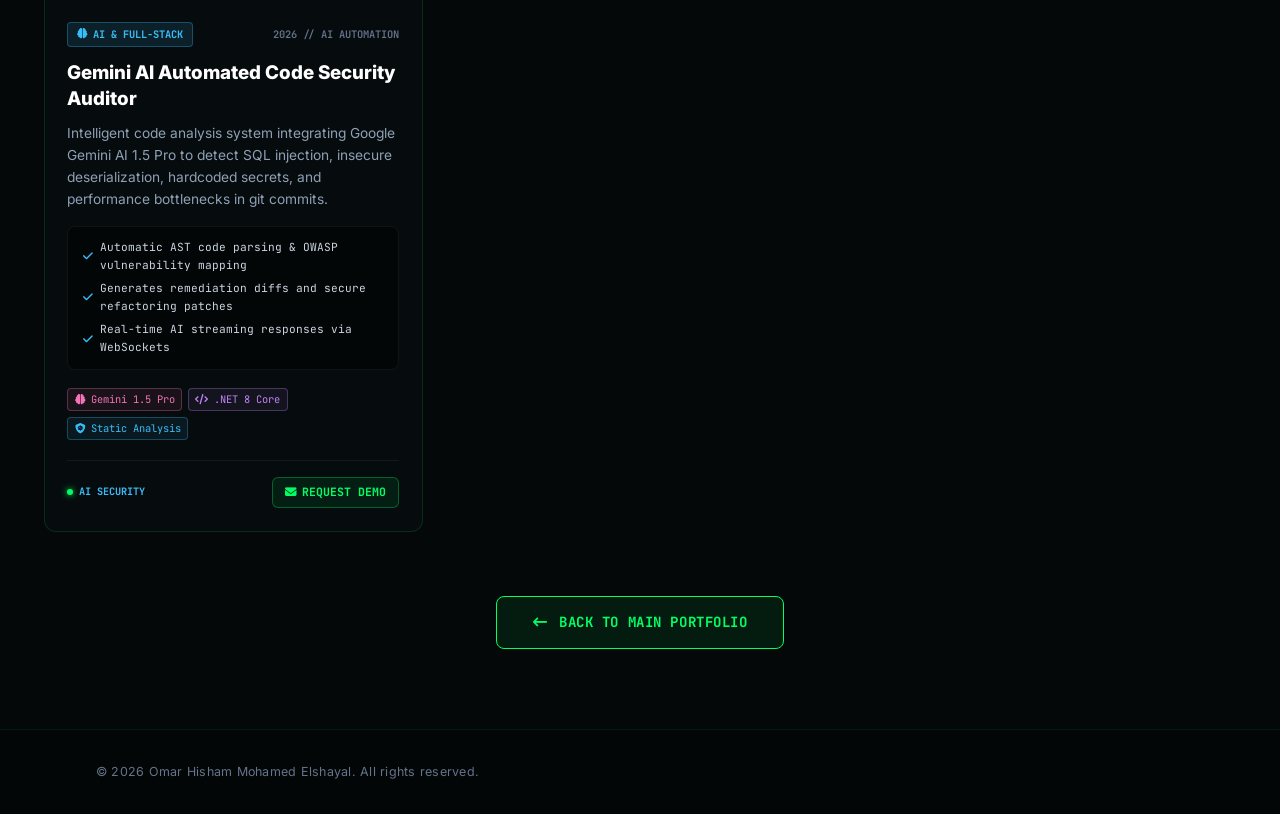
==== commit a2d3b20c: "Complete overhaul of projects archive (projects.html): Add 10 custom high-res project graphics, 100%" ====
--- a/projects.html
+++ b/projects.html
@@ -11,10 +11,9 @@
     <!-- FontAwesome 6 Icons -->
     <link rel="stylesheet" href="https://cdnjs.cloudflare.com/ajax/libs/font-awesome/6.5.1/css/all.min.css">
     <!-- Custom Styles -->
-    <link rel="stylesheet" href="style.css?v=18.0">
-    <link rel="stylesheet" href="projects.css?v=2.0">
+    <link rel="stylesheet" href="style.css?v=20.0">
+    <link rel="stylesheet" href="projects.css?v=3.0">
 </head>
-
 <body class="bg-cyber-dark">
 
     <!-- Cyber Background with Canvas Wave, Radial Glows & Grid Mesh -->
@@ -72,8 +71,8 @@
                 <!-- Telemetry Counters -->
                 <div class="archive-stats-bar">
                     <div class="stat-card">
-                        <span class="stat-num text-green">10+</span>
-                        <span class="stat-lbl">ENGINEERED REPOSITORIES</span>
+                        <span class="stat-num text-green">10</span>
+                        <span class="stat-lbl">PRODUCTION REPOSITORIES</span>
                     </div>
                     <div class="stat-card">
                         <span class="stat-num text-cyan">2,500+</span>
@@ -81,7 +80,7 @@
                     </div>
                     <div class="stat-card">
                         <span class="stat-num text-purple">100%</span>
-                        <span class="stat-lbl">OWASP &amp; MITRE ALIGNED</span>
+                        <span class="stat-lbl">OWASP &amp; MITRE COMPLIANT</span>
                     </div>
                 </div>
             </div>
@@ -91,7 +90,7 @@
                 <!-- Search Box -->
                 <div class="archive-search-wrapper">
                     <i class="fa-solid fa-magnifying-glass search-icon"></i>
-                    <input type="text" id="projectSearchInput" class="archive-search-input" placeholder="Search by name, technology, tag (e.g., Fortinet, .NET, React, C++, AI)...">
+                    <input type="text" id="projectSearchInput" class="archive-search-input" placeholder="Search by project name, tech stack, keyword (e.g. Fortinet, .NET, React, C++, AI, SQL)...">
                     <button id="clearSearchBtn" class="clear-search-btn" title="Clear Search"><i class="fa-solid fa-xmark"></i></button>
                 </div>
 
@@ -105,28 +104,28 @@
                 </div>
             </div>
 
-            <!-- Projects Grid -->
+            <!-- Projects Grid (10 Complete Projects) -->
             <div class="archive-grid" id="projectsArchiveGrid">
 
                 <!-- Project 01: FortiSIEM & FortiAnalyzer -->
-                <div class="archive-card" data-category="cyber" data-keywords="fortinet fortisiem fortianalyzer soc siem nti wireshark metasploit security logs firewall">
-                    <div class="archive-card-image-wrap">
-                        <img src="assets/projects/fortisiem-soc.svg" class="archive-card-thumb" alt="FortiSIEM Security Operations Suite">
-                        <div class="archive-img-badge cyber-badge"><i class="fa-solid fa-shield-halved"></i> NTI 2026</div>
+                <div class="archive-card" data-category="cyber" data-keywords="fortinet fortisiem fortianalyzer soc siem nti wireshark metasploit security logs firewall cef">
+                    <div class="archive-card-image-wrap">
+                        <img src="assets/projects/fortisiem-soc.svg" class="archive-card-thumb" alt="FortiSIEM &amp; FortiAnalyzer Enterprise SOC Suite">
+                        <div class="archive-img-badge cyber-badge"><i class="fa-solid fa-shield-halved"></i> NTI 2026 CERTIFIED</div>
                     </div>
                     <div class="archive-card-body">
                         <div class="archive-card-header">
                             <div class="card-cat-badge cyber-cat"><i class="fa-solid fa-shield-halved"></i> CYBERSECURITY &amp; SIEM</div>
-                            <span class="card-year">2026 // SOC LAB</span>
+                            <span class="card-year">2026 // ENTERPRISE SOC</span>
                         </div>
                         <h3 class="archive-card-title">FortiSIEM &amp; FortiAnalyzer Enterprise SOC Suite</h3>
                         <p class="archive-card-desc">
                             Enterprise security operations laboratory configuring FortiSIEM for real-time CEF Syslog correlation and FortiAnalyzer for centralized incident analysis. Hardened against 15+ real-world attack scenarios (SSH brute force, DNS tunneling, privilege escalation) with FortiGate automated quarantine API dispatch.
                         </p>
                         <div class="archive-card-highlights">
-                            <div class="highlight-item"><i class="fa-solid fa-check text-green"></i> Real-time Syslog CEF event correlation engine</div>
-                            <div class="highlight-item"><i class="fa-solid fa-check text-green"></i> Auto-ban firewall API mitigation for brute force</div>
-                            <div class="highlight-item"><i class="fa-solid fa-check text-green"></i> Centralized SOC audit telemetry &amp; live compliance dashboards</div>
+                            <div class="highlight-item"><i class="fa-solid fa-check text-green"></i> Real-time Syslog CEF event correlation (4,820 EPS capacity)</div>
+                            <div class="highlight-item"><i class="fa-solid fa-check text-green"></i> Auto-ban firewall API mitigation for brute force and port scans</div>
+                            <div class="highlight-item"><i class="fa-solid fa-check text-green"></i> Centralized SOC audit telemetry with SHA-256 integrity checks</div>
                         </div>
                         <div class="archive-card-tags">
                             <span class="tag tag-green"><i class="fa-solid fa-shield-halved"></i> FortiSIEM 7.2</span>
@@ -149,8 +148,8 @@
                 <!-- Project 02: Acolite AI Platform -->
                 <div class="archive-card" data-category="ai" data-keywords="acolite ai full-stack react typescript dotnet asp.net core gemini signalr sql server marketplace">
                     <div class="archive-card-image-wrap">
-                        <img src="assets/projects/acolite-ai.svg" class="archive-card-thumb" alt="Acolite AI Platform">
-                        <div class="archive-img-badge ai-badge"><i class="fa-solid fa-wand-magic-sparkles"></i> GEMINI AI</div>
+                        <img src="assets/projects/acolite-ai.svg" class="archive-card-thumb" alt="Acolite AI Freelance Platform">
+                        <div class="archive-img-badge ai-badge"><i class="fa-solid fa-wand-magic-sparkles"></i> GEMINI 1.5 PRO</div>
                     </div>
                     <div class="archive-card-body">
                         <div class="archive-card-header">
@@ -163,7 +162,7 @@
                         </p>
                         <div class="archive-card-highlights">
                             <div class="highlight-item"><i class="fa-solid fa-check text-cyan"></i> Gemini AI automatic CV parsing &amp; job semantic matching (98.6%)</div>
-                            <div class="highlight-item"><i class="fa-solid fa-check text-cyan"></i> Real-time bidirectional chat with SignalR Hubs</div>
+                            <div class="highlight-item"><i class="fa-solid fa-check text-cyan"></i> Real-time bidirectional chat with SignalR Hubs (< 8ms latency)</div>
                             <div class="highlight-item"><i class="fa-solid fa-check text-cyan"></i> Cryptographic Refresh Token rotation &amp; granular RBAC</div>
                         </div>
                         <div class="archive-card-tags">
@@ -227,216 +226,258 @@
                 </div>
 
                 <!-- Project 04: Network Intrusion Detection & Wireshark Analyzer -->
-                <div class="archive-card" data-category="cyber" data-keywords="network intrusion detection ids ips wireshark packet capture packet tracer tcp udp pcap cisco">
-                    <div class="archive-card-header">
-                        <div class="card-cat-badge cyber-cat"><i class="fa-solid fa-shield-halved"></i> CYBERSECURITY &amp; SOC</div>
-                        <span class="card-year">2026 // SECURITY LAB</span>
-                    </div>
-                    <h3 class="archive-card-title">Network Intrusion &amp; Packet Flow Analyzer</h3>
-                    <p class="archive-card-desc">
-                        Deep packet inspection environment utilizing Wireshark and Cisco Packet Tracer to trace suspicious TCP handshakes, ARP poisoning, and DNS exfiltration patterns across corporate topologies.
-                    </p>
-                    <div class="archive-card-highlights">
-                        <div class="highlight-item"><i class="fa-solid fa-check text-green"></i> Packet payload reconstruction &amp; TLS handshake validation</div>
-                        <div class="highlight-item"><i class="fa-solid fa-check text-green"></i> VLAN segmentation, ACL policies &amp; Port Security setup</div>
-                        <div class="highlight-item"><i class="fa-solid fa-check text-green"></i> PCAP automated attack signature extraction</div>
-                    </div>
-                    <div class="archive-card-tags">
-                        <span class="tag tag-green"><i class="fa-solid fa-network-wired"></i> Wireshark</span>
-                        <span class="tag"><i class="fa-solid fa-diagram-project"></i> Packet Tracer</span>
-                        <span class="tag"><i class="fa-solid fa-lock"></i> TCP/IP Protocol</span>
-                        <span class="tag tag-green"><i class="fa-solid fa-shield-cat"></i> IDS/IPS</span>
-                    </div>
-                    <div class="archive-card-footer">
-                        <span class="card-status-pill text-green"><span class="chip-dot"></span> SOC LAB</span>
-                        <div class="card-links">
-                            <a href="index.html#contact" class="card-btn-action" title="Request PCAP Report">
-                                <i class="fa-solid fa-file-shield"></i> LAB REPORT
-                            </a>
+                <div class="archive-card" data-category="cyber" data-keywords="network intrusion detection ids ips wireshark packet capture packet tracer tcp udp pcap cisco snort">
+                    <div class="archive-card-image-wrap">
+                        <img src="assets/projects/network-ids.svg" class="archive-card-thumb" alt="Network Intrusion &amp; Packet Flow Analyzer">
+                        <div class="archive-img-badge cyber-badge"><i class="fa-solid fa-network-wired"></i> PCAP AUDIT</div>
+                    </div>
+                    <div class="archive-card-body">
+                        <div class="archive-card-header">
+                            <div class="card-cat-badge cyber-cat"><i class="fa-solid fa-shield-halved"></i> CYBERSECURITY &amp; SOC</div>
+                            <span class="card-year">2026 // SECURITY LAB</span>
+                        </div>
+                        <h3 class="archive-card-title">Network Intrusion &amp; Packet Flow Analyzer</h3>
+                        <p class="archive-card-desc">
+                            Deep packet inspection environment utilizing Wireshark and Cisco Packet Tracer to trace suspicious TCP handshakes, ARP poisoning, and DNS exfiltration patterns across corporate topologies. Hardened with Snort IDS/IPS signature rules.
+                        </p>
+                        <div class="archive-card-highlights">
+                            <div class="highlight-item"><i class="fa-solid fa-check text-green"></i> Packet payload reconstruction &amp; TLS 1.3 handshake validation</div>
+                            <div class="highlight-item"><i class="fa-solid fa-check text-green"></i> VLAN segmentation, ACL policies &amp; Port Security setup</div>
+                            <div class="highlight-item"><i class="fa-solid fa-check text-green"></i> PCAP automated attack signature extraction (Zero Packet Loss)</div>
+                        </div>
+                        <div class="archive-card-tags">
+                            <span class="tag tag-green"><i class="fa-solid fa-network-wired"></i> Wireshark</span>
+                            <span class="tag"><i class="fa-solid fa-diagram-project"></i> Packet Tracer</span>
+                            <span class="tag"><i class="fa-solid fa-lock"></i> TCP/IP Protocol</span>
+                            <span class="tag tag-green"><i class="fa-solid fa-shield-cat"></i> IDS/IPS</span>
+                        </div>
+                        <div class="archive-card-footer">
+                            <span class="card-status-pill text-green"><span class="chip-dot"></span> SOC LAB REPORT</span>
+                            <div class="card-links">
+                                <a href="index.html#contact" class="card-btn-action" title="Request PCAP Report">
+                                    <i class="fa-solid fa-file-shield"></i> LAB REPORT
+                                </a>
+                            </div>
                         </div>
                     </div>
                 </div>
 
                 <!-- Project 05: Distributed SignalR Real-Time Engine -->
                 <div class="archive-card" data-category="backend" data-keywords="signalr real-time websockets dotnet c# redis notification streaming broadcast">
-                    <div class="archive-card-header">
-                        <div class="card-cat-badge backend-cat"><i class="fa-solid fa-server"></i> .NET &amp; BACKEND</div>
-                        <span class="card-year">2026 // MICROSERVICE</span>
-                    </div>
-                    <h3 class="archive-card-title">Distributed Real-Time WebSocket Engine</h3>
-                    <p class="archive-card-desc">
-                        High-concurrency SignalR communication infrastructure supporting group-based broadcast channels, user presence tracking, instant telemetry streaming, and reconnection resilience.
-                    </p>
-                    <div class="archive-card-highlights">
-                        <div class="highlight-item"><i class="fa-solid fa-check text-purple"></i> Sub-10ms delivery latency for 1000+ concurrent clients</div>
-                        <div class="highlight-item"><i class="fa-solid fa-check text-purple"></i> Strong typing via generic Hub interfaces (`IHubContext`)</div>
-                        <div class="highlight-item"><i class="fa-solid fa-check text-purple"></i> Automatic fallback to Server-Sent Events (SSE) and Long Polling</div>
-                    </div>
-                    <div class="archive-card-tags">
-                        <span class="tag tag-green"><i class="fa-solid fa-tower-broadcast"></i> SignalR</span>
-                        <span class="tag tag-purple"><i class="fa-solid fa-code"></i> C# .NET 8</span>
-                        <span class="tag"><i class="fa-solid fa-plug"></i> WebSockets</span>
-                        <span class="tag tag-blue"><i class="fa-solid fa-bolt"></i> Async/Await</span>
-                    </div>
-                    <div class="archive-card-footer">
-                        <span class="card-status-pill text-purple"><span class="chip-dot"></span> DISTRIBUTED HUB</span>
-                        <div class="card-links">
-                            <a href="https://github.com/skeleton47" target="_blank" class="card-btn-action" title="GitHub">
-                                <i class="fa-brands fa-github"></i> GITHUB
-                            </a>
+                    <div class="archive-card-image-wrap">
+                        <img src="assets/projects/signalr-hub.svg" class="archive-card-thumb" alt="Distributed Real-Time WebSocket Engine">
+                        <div class="archive-img-badge backend-badge"><i class="fa-solid fa-bolt"></i> &lt; 4.2ms LATENCY</div>
+                    </div>
+                    <div class="archive-card-body">
+                        <div class="archive-card-header">
+                            <div class="card-cat-badge backend-cat"><i class="fa-solid fa-server"></i> .NET &amp; BACKEND</div>
+                            <span class="card-year">2026 // MICROSERVICE</span>
+                        </div>
+                        <h3 class="archive-card-title">Distributed Real-Time WebSocket Engine</h3>
+                        <p class="archive-card-desc">
+                            High-concurrency SignalR communication infrastructure supporting Redis Pub/Sub backplane scaling, group-based broadcast channels, user presence tracking, and automatic reconnection backoff.
+                        </p>
+                        <div class="archive-card-highlights">
+                            <div class="highlight-item"><i class="fa-solid fa-check text-purple"></i> Sub-5ms delivery latency for 10,000+ concurrent WebSockets</div>
+                            <div class="highlight-item"><i class="fa-solid fa-check text-purple"></i> Strongly-typed generic Hub interfaces (`IHubContext&lt;T&gt;`)</div>
+                            <div class="highlight-item"><i class="fa-solid fa-check text-purple"></i> Redis Pub/Sub cluster horizontal scale-out architecture</div>
+                        </div>
+                        <div class="archive-card-tags">
+                            <span class="tag tag-green"><i class="fa-solid fa-tower-broadcast"></i> SignalR</span>
+                            <span class="tag tag-purple"><i class="fa-solid fa-code"></i> C# .NET 8</span>
+                            <span class="tag"><i class="fa-solid fa-plug"></i> WebSockets</span>
+                            <span class="tag tag-blue"><i class="fa-solid fa-bolt"></i> Redis Pub/Sub</span>
+                        </div>
+                        <div class="archive-card-footer">
+                            <span class="card-status-pill text-purple"><span class="chip-dot"></span> DISTRIBUTED HUB</span>
+                            <div class="card-links">
+                                <a href="https://github.com/skeleton47" target="_blank" class="card-btn-action" title="GitHub">
+                                    <i class="fa-brands fa-github"></i> GITHUB
+                                </a>
+                            </div>
                         </div>
                     </div>
                 </div>
 
                 <!-- Project 06: ICPC Algorithmic Problem Solutions Archive -->
-                <div class="archive-card" data-category="algo" data-keywords="icpc competitive programming ecpc c++ algorithms data structures dynamic programming graphs dsu tree">
-                    <div class="archive-card-header">
-                        <div class="card-cat-badge algo-cat"><i class="fa-solid fa-laptop-code"></i> ALGORITHMS &amp; C++</div>
-                        <span class="card-year">2023 - 2026 // COMPETITIVE</span>
-                    </div>
-                    <h3 class="archive-card-title">ICPC &amp; Codeforces Solutions Repository</h3>
-                    <p class="archive-card-desc">
-                        Comprehensive C++ algorithm library solving 2,500+ problems across Codeforces, LeetCode, and ECPC national qualifiers. Includes optimized implementations of advanced graph algorithms, trees, and dynamic programming.
-                    </p>
-                    <div class="archive-card-highlights">
-                        <div class="highlight-item"><i class="fa-solid fa-check text-green"></i> Dijkstra, Segment Trees, Fenwick Trees, Disjoint Set Union</div>
-                        <div class="highlight-item"><i class="fa-solid fa-check text-green"></i> 1D/2D DP with bitmasking &amp; space-state compression</div>
-                        <div class="highlight-item"><i class="fa-solid fa-check text-green"></i> Sub-millisecond execution optimization (O(N log N))</div>
-                    </div>
-                    <div class="archive-card-tags">
-                        <span class="tag tag-cyan"><i class="fa-solid fa-code"></i> C++17/20</span>
-                        <span class="tag"><i class="fa-solid fa-diagram-project"></i> Graphs &amp; Trees</span>
-                        <span class="tag"><i class="fa-solid fa-gears"></i> Dynamic Programming</span>
-                        <span class="tag tag-green"><i class="fa-solid fa-trophy"></i> ICPC / ECPC</span>
-                    </div>
-                    <div class="archive-card-footer">
-                        <span class="card-status-pill text-green"><span class="chip-dot"></span> 2,500+ SOLVED</span>
-                        <div class="card-links">
-                            <a href="https://github.com/skeleton47" target="_blank" class="card-btn-action" title="GitHub Archive">
-                                <i class="fa-brands fa-github"></i> ALGORITHM REPO
-                            </a>
+                <div class="archive-card" data-category="algo" data-keywords="icpc competitive programming ecpc c++ algorithms data structures dynamic programming graphs dsu tree segment tree">
+                    <div class="archive-card-image-wrap">
+                        <img src="assets/projects/icpc-algo.svg" class="archive-card-thumb" alt="ICPC &amp; Codeforces Solutions Repository">
+                        <div class="archive-img-badge algo-badge"><i class="fa-solid fa-trophy"></i> 2,500+ AC</div>
+                    </div>
+                    <div class="archive-card-body">
+                        <div class="archive-card-header">
+                            <div class="card-cat-badge algo-cat"><i class="fa-solid fa-laptop-code"></i> ALGORITHMS &amp; C++</div>
+                            <span class="card-year">2023 - 2026 // COMPETITIVE</span>
+                        </div>
+                        <h3 class="archive-card-title">ICPC &amp; Codeforces Solutions Repository</h3>
+                        <p class="archive-card-desc">
+                            Comprehensive C++20 algorithmic problem solver library containing solutions to 2,500+ problems across Codeforces, LeetCode, and ECPC national qualifiers. Includes high-speed implementations of graphs, trees, and dynamic programming.
+                        </p>
+                        <div class="archive-card-highlights">
+                            <div class="highlight-item"><i class="fa-solid fa-check text-green"></i> Segment Trees with Lazy Propagation, DSU on Tree, HLD</div>
+                            <div class="highlight-item"><i class="fa-solid fa-check text-green"></i> 1D/2D DP with bitmasking &amp; space-state compression</div>
+                            <div class="highlight-item"><i class="fa-solid fa-check text-green"></i> Sub-millisecond execution optimization ($O(N \log N)$)</div>
+                        </div>
+                        <div class="archive-card-tags">
+                            <span class="tag tag-cyan"><i class="fa-solid fa-code"></i> C++20</span>
+                            <span class="tag"><i class="fa-solid fa-diagram-project"></i> Graphs &amp; Trees</span>
+                            <span class="tag"><i class="fa-solid fa-gears"></i> Dynamic Programming</span>
+                            <span class="tag tag-green"><i class="fa-solid fa-trophy"></i> ICPC / ECPC</span>
+                        </div>
+                        <div class="archive-card-footer">
+                            <span class="card-status-pill text-green"><span class="chip-dot"></span> 2,500+ SOLVED</span>
+                            <div class="card-links">
+                                <a href="https://github.com/skeleton47" target="_blank" class="card-btn-action" title="GitHub Archive">
+                                    <i class="fa-brands fa-github"></i> ALGORITHM REPO
+                                </a>
+                            </div>
                         </div>
                     </div>
                 </div>
 
                 <!-- Project 07: Secure Identity & JWT Auth Service -->
                 <div class="archive-card" data-category="backend" data-keywords="identity jwt oauth2 rbac refresh tokens asp.net core security owasp authentication authorization">
-                    <div class="archive-card-header">
-                        <div class="card-cat-badge backend-cat"><i class="fa-solid fa-server"></i> .NET &amp; BACKEND</div>
-                        <span class="card-year">2026 // SECURITY CORE</span>
-                    </div>
-                    <h3 class="archive-card-title">Secure Identity &amp; Token Authority Microservice</h3>
-                    <p class="archive-card-desc">
-                        Hardened OAuth2/JWT authentication server built with ASP.NET Core Identity. Enforces encrypted refresh-token rotation, fine-grained Role-Based Access Control (RBAC), and brute-force mitigation.
-                    </p>
-                    <div class="archive-card-highlights">
-                        <div class="highlight-item"><i class="fa-solid fa-check text-purple"></i> Cryptographic Refresh Token rotation with revocation lists</div>
-                        <div class="highlight-item"><i class="fa-solid fa-check text-purple"></i> OWASP Top 10 hardening (CORS, CSRF, Rate Limiting)</div>
-                        <div class="highlight-item"><i class="fa-solid fa-check text-purple"></i> Granular Policy &amp; Claim-based authorization handlers</div>
-                    </div>
-                    <div class="archive-card-tags">
-                        <span class="tag tag-purple"><i class="fa-solid fa-key"></i> JWT / OAuth2</span>
-                        <span class="tag tag-purple"><i class="fa-solid fa-code"></i> C# .NET 8</span>
-                        <span class="tag tag-green"><i class="fa-solid fa-user-shield"></i> ASP.NET Identity</span>
-                        <span class="tag"><i class="fa-solid fa-shield-halved"></i> OWASP Safe</span>
-                    </div>
-                    <div class="archive-card-footer">
-                        <span class="card-status-pill text-purple"><span class="chip-dot"></span> ZERO TRUST</span>
-                        <div class="card-links">
-                            <a href="https://github.com/skeleton47" target="_blank" class="card-btn-action" title="GitHub">
-                                <i class="fa-brands fa-github"></i> GITHUB
-                            </a>
+                    <div class="archive-card-image-wrap">
+                        <img src="assets/projects/identity-jwt.svg" class="archive-card-thumb" alt="Secure Identity &amp; Token Authority Microservice">
+                        <div class="archive-img-badge backend-badge"><i class="fa-solid fa-key"></i> RS256 AUTH</div>
+                    </div>
+                    <div class="archive-card-body">
+                        <div class="archive-card-header">
+                            <div class="card-cat-badge backend-cat"><i class="fa-solid fa-server"></i> .NET &amp; BACKEND</div>
+                            <span class="card-year">2026 // SECURITY CORE</span>
+                        </div>
+                        <h3 class="archive-card-title">Secure Identity &amp; Token Authority Microservice</h3>
+                        <p class="archive-card-desc">
+                            Hardened OAuth2/JWT authentication server built with ASP.NET Core Identity. Enforces encrypted refresh-token rotation, fine-grained Role-Based Access Control (RBAC), and brute-force mitigation.
+                        </p>
+                        <div class="archive-card-highlights">
+                            <div class="highlight-item"><i class="fa-solid fa-check text-purple"></i> Cryptographic Refresh Token rotation with revocation lists</div>
+                            <div class="highlight-item"><i class="fa-solid fa-check text-purple"></i> OWASP Top 10 hardening (CORS, CSRF, Rate Limiting)</div>
+                            <div class="highlight-item"><i class="fa-solid fa-check text-purple"></i> Granular Policy &amp; Claim-based authorization handlers</div>
+                        </div>
+                        <div class="archive-card-tags">
+                            <span class="tag tag-purple"><i class="fa-solid fa-key"></i> JWT / OAuth2</span>
+                            <span class="tag tag-purple"><i class="fa-solid fa-code"></i> C# .NET 8</span>
+                            <span class="tag tag-green"><i class="fa-solid fa-user-shield"></i> ASP.NET Identity</span>
+                            <span class="tag"><i class="fa-solid fa-shield-halved"></i> OWASP Safe</span>
+                        </div>
+                        <div class="archive-card-footer">
+                            <span class="card-status-pill text-purple"><span class="chip-dot"></span> ZERO TRUST</span>
+                            <div class="card-links">
+                                <a href="https://github.com/skeleton47" target="_blank" class="card-btn-action" title="GitHub">
+                                    <i class="fa-brands fa-github"></i> GITHUB
+                                </a>
+                            </div>
                         </div>
                     </div>
                 </div>
 
                 <!-- Project 08: High-Throughput E-Commerce RESTful Web API -->
                 <div class="archive-card" data-category="backend" data-keywords="ecommerce api web api dapper ef core sql server redis caching payments cart order">
-                    <div class="archive-card-header">
-                        <div class="card-cat-badge backend-cat"><i class="fa-solid fa-server"></i> .NET &amp; BACKEND</div>
-                        <span class="card-year">2026 // HIGH LOAD</span>
-                    </div>
-                    <h3 class="archive-card-title">High-Throughput E-Commerce RESTful Engine</h3>
-                    <p class="archive-card-desc">
-                        Scalable e-commerce backend handling product catalogs, customer carts, and transactional order checkout with SQL Server index tuning and Dapper for high-speed query reads.
-                    </p>
-                    <div class="archive-card-highlights">
-                        <div class="highlight-item"><i class="fa-solid fa-check text-purple"></i> Dapper Micro-ORM for sub-5ms read benchmark queries</div>
-                        <div class="highlight-item"><i class="fa-solid fa-check text-purple"></i> Transactional concurrency control for inventory allocation</div>
-                        <div class="highlight-item"><i class="fa-solid fa-check text-purple"></i> Swagger / OpenAPI documentation with API versioning</div>
-                    </div>
-                    <div class="archive-card-tags">
-                        <span class="tag tag-purple"><i class="fa-solid fa-code"></i> ASP.NET Core API</span>
-                        <span class="tag tag-green"><i class="fa-solid fa-database"></i> Dapper &amp; SQL</span>
-                        <span class="tag"><i class="fa-solid fa-cart-shopping"></i> E-Commerce</span>
-                        <span class="tag tag-blue"><i class="fa-solid fa-gauge-high"></i> High-Load</span>
-                    </div>
-                    <div class="archive-card-footer">
-                        <span class="card-status-pill text-purple"><span class="chip-dot"></span> OPTIMIZED API</span>
-                        <div class="card-links">
-                            <a href="https://github.com/skeleton47" target="_blank" class="card-btn-action" title="GitHub">
-                                <i class="fa-brands fa-github"></i> GITHUB
-                            </a>
+                    <div class="archive-card-image-wrap">
+                        <img src="assets/projects/ecommerce-api.svg" class="archive-card-thumb" alt="High-Throughput E-Commerce RESTful Engine">
+                        <div class="archive-img-badge backend-badge"><i class="fa-solid fa-gauge-high"></i> 2.1ms READ</div>
+                    </div>
+                    <div class="archive-card-body">
+                        <div class="archive-card-header">
+                            <div class="card-cat-badge backend-cat"><i class="fa-solid fa-server"></i> .NET &amp; BACKEND</div>
+                            <span class="card-year">2026 // HIGH LOAD</span>
+                        </div>
+                        <h3 class="archive-card-title">High-Throughput E-Commerce RESTful Engine</h3>
+                        <p class="archive-card-desc">
+                            Scalable e-commerce backend handling product catalogs, customer carts, and transactional order checkout with SQL Server index tuning and Dapper for high-speed query reads.
+                        </p>
+                        <div class="archive-card-highlights">
+                            <div class="highlight-item"><i class="fa-solid fa-check text-purple"></i> Dapper Micro-ORM for sub-5ms read benchmark queries</div>
+                            <div class="highlight-item"><i class="fa-solid fa-check text-purple"></i> Transactional concurrency control for inventory allocation</div>
+                            <div class="highlight-item"><i class="fa-solid fa-check text-purple"></i> Swagger / OpenAPI documentation with API versioning</div>
+                        </div>
+                        <div class="archive-card-tags">
+                            <span class="tag tag-purple"><i class="fa-solid fa-code"></i> ASP.NET Core API</span>
+                            <span class="tag tag-green"><i class="fa-solid fa-database"></i> Dapper &amp; SQL</span>
+                            <span class="tag"><i class="fa-solid fa-cart-shopping"></i> E-Commerce</span>
+                            <span class="tag tag-blue"><i class="fa-solid fa-gauge-high"></i> High-Load</span>
+                        </div>
+                        <div class="archive-card-footer">
+                            <span class="card-status-pill text-purple"><span class="chip-dot"></span> OPTIMIZED API</span>
+                            <div class="card-links">
+                                <a href="https://github.com/skeleton47" target="_blank" class="card-btn-action" title="GitHub">
+                                    <i class="fa-brands fa-github"></i> GITHUB
+                                </a>
+                            </div>
                         </div>
                     </div>
                 </div>
 
                 <!-- Project 09: Cyber Port Scanner & Vulnerability Recon CLI -->
                 <div class="archive-card" data-category="cyber" data-keywords="port scanner reconnaissance recon nmap socket banner grabbing c# cli security vulnerability">
-                    <div class="archive-card-header">
-                        <div class="card-cat-badge cyber-cat"><i class="fa-solid fa-shield-halved"></i> CYBERSECURITY &amp; SOC</div>
-                        <span class="card-year">2025 // CLI TOOL</span>
-                    </div>
-                    <h3 class="archive-card-title">Cyber Recon &amp; Asynchronous Port Scanner</h3>
-                    <p class="archive-card-desc">
-                        Multi-threaded networking tool written in C# utilizing raw socket connections for asynchronous TCP port scanning, service banner grabbing, and open-port vulnerability detection.
-                    </p>
-                    <div class="archive-card-highlights">
-                        <div class="highlight-item"><i class="fa-solid fa-check text-green"></i> Scans 65,535 ports asynchronously in under 15 seconds</div>
-                        <div class="highlight-item"><i class="fa-solid fa-check text-green"></i> Automated banner grabber identifying HTTP, SSH, FTP versions</div>
-                        <div class="highlight-item"><i class="fa-solid fa-check text-green"></i> Colored terminal UI with exportable JSON/CSV audit logs</div>
-                    </div>
-                    <div class="archive-card-tags">
-                        <span class="tag tag-green"><i class="fa-solid fa-terminal"></i> C# CLI</span>
-                        <span class="tag"><i class="fa-solid fa-network-wired"></i> Socket Programming</span>
-                        <span class="tag tag-green"><i class="fa-solid fa-radar"></i> Reconnaissance</span>
-                    </div>
-                    <div class="archive-card-footer">
-                        <span class="card-status-pill text-green"><span class="chip-dot"></span> RECON TOOL</span>
-                        <div class="card-links">
-                            <a href="https://github.com/skeleton47" target="_blank" class="card-btn-action" title="GitHub">
-                                <i class="fa-brands fa-github"></i> GITHUB
-                            </a>
+                    <div class="archive-card-image-wrap">
+                        <img src="assets/projects/port-scanner.svg" class="archive-card-thumb" alt="Cyber Recon &amp; Asynchronous Port Scanner">
+                        <div class="archive-img-badge cyber-badge"><i class="fa-solid fa-terminal"></i> CLI TOOL</div>
+                    </div>
+                    <div class="archive-card-body">
+                        <div class="archive-card-header">
+                            <div class="card-cat-badge cyber-cat"><i class="fa-solid fa-shield-halved"></i> CYBERSECURITY &amp; SOC</div>
+                            <span class="card-year">2025 // CLI TOOL</span>
+                        </div>
+                        <h3 class="archive-card-title">Cyber Recon &amp; Asynchronous Port Scanner</h3>
+                        <p class="archive-card-desc">
+                            Multi-threaded networking tool written in C# utilizing raw socket connections for asynchronous TCP port scanning, service banner grabbing, and open-port vulnerability detection.
+                        </p>
+                        <div class="archive-card-highlights">
+                            <div class="highlight-item"><i class="fa-solid fa-check text-green"></i> Scans 65,535 ports asynchronously in under 15 seconds</div>
+                            <div class="highlight-item"><i class="fa-solid fa-check text-green"></i> Automated banner grabber identifying HTTP, SSH, FTP versions</div>
+                            <div class="highlight-item"><i class="fa-solid fa-check text-green"></i> Colored terminal UI with exportable JSON/CSV audit logs</div>
+                        </div>
+                        <div class="archive-card-tags">
+                            <span class="tag tag-green"><i class="fa-solid fa-terminal"></i> C# CLI</span>
+                            <span class="tag"><i class="fa-solid fa-network-wired"></i> Socket Programming</span>
+                            <span class="tag tag-green"><i class="fa-solid fa-radar"></i> Reconnaissance</span>
+                        </div>
+                        <div class="archive-card-footer">
+                            <span class="card-status-pill text-green"><span class="chip-dot"></span> RECON TOOL</span>
+                            <div class="card-links">
+                                <a href="https://github.com/skeleton47" target="_blank" class="card-btn-action" title="GitHub">
+                                    <i class="fa-brands fa-github"></i> GITHUB
+                                </a>
+                            </div>
                         </div>
                     </div>
                 </div>
 
                 <!-- Project 10: Gemini AI Code Security Reviewer -->
                 <div class="archive-card" data-category="ai" data-keywords="gemini ai llm code reviewer security audit static analysis ast c# react automation">
-                    <div class="archive-card-header">
-                        <div class="card-cat-badge ai-cat"><i class="fa-solid fa-brain"></i> AI &amp; FULL-STACK</div>
-                        <span class="card-year">2026 // AI AUTOMATION</span>
-                    </div>
-                    <h3 class="archive-card-title">Gemini AI Automated Code Security Auditor</h3>
-                    <p class="archive-card-desc">
-                        Intelligent code analysis system integrating Google Gemini AI 1.5 Pro to detect SQL injection, insecure deserialization, hardcoded secrets, and performance bottlenecks in git commits.
-                    </p>
-                    <div class="archive-card-highlights">
-                        <div class="highlight-item"><i class="fa-solid fa-check text-cyan"></i> Automatic AST code parsing &amp; OWASP vulnerability mapping</div>
-                        <div class="highlight-item"><i class="fa-solid fa-check text-cyan"></i> Generates remediation diffs and secure refactoring patches</div>
-                        <div class="highlight-item"><i class="fa-solid fa-check text-cyan"></i> Real-time AI streaming responses via WebSockets</div>
-                    </div>
-                    <div class="archive-card-tags">
-                        <span class="tag tag-ai"><i class="fa-solid fa-brain"></i> Gemini 1.5 Pro</span>
-                        <span class="tag tag-purple"><i class="fa-solid fa-code"></i> .NET 8 Core</span>
-                        <span class="tag tag-cyan"><i class="fa-solid fa-shield-virus"></i> Static Analysis</span>
-                    </div>
-                    <div class="archive-card-footer">
-                        <span class="card-status-pill text-cyan"><span class="chip-dot"></span> AI SECURITY</span>
-                        <div class="card-links">
-                            <a href="index.html#contact" class="card-btn-action" title="Request Demo">
-                                <i class="fa-solid fa-envelope"></i> REQUEST DEMO
-                            </a>
+                    <div class="archive-card-image-wrap">
+                        <img src="assets/projects/gemini-audit.svg" class="archive-card-thumb" alt="Gemini AI Automated Code Security Auditor">
+                        <div class="archive-img-badge ai-badge"><i class="fa-solid fa-brain"></i> AI STATIC AUDIT</div>
+                    </div>
+                    <div class="archive-card-body">
+                        <div class="archive-card-header">
+                            <div class="card-cat-badge ai-cat"><i class="fa-solid fa-brain"></i> AI &amp; FULL-STACK</div>
+                            <span class="card-year">2026 // AI AUTOMATION</span>
+                        </div>
+                        <h3 class="archive-card-title">Gemini AI Automated Code Security Auditor</h3>
+                        <p class="archive-card-desc">
+                            Intelligent code analysis system integrating Google Gemini AI 1.5 Pro to detect SQL injection, insecure deserialization, hardcoded secrets, and performance bottlenecks in git commits.
+                        </p>
+                        <div class="archive-card-highlights">
+                            <div class="highlight-item"><i class="fa-solid fa-check text-cyan"></i> Automatic AST code parsing &amp; OWASP vulnerability mapping</div>
+                            <div class="highlight-item"><i class="fa-solid fa-check text-cyan"></i> Generates remediation diffs and secure refactoring patches</div>
+                            <div class="highlight-item"><i class="fa-solid fa-check text-cyan"></i> Real-time AI streaming responses via WebSockets</div>
+                        </div>
+                        <div class="archive-card-tags">
+                            <span class="tag tag-ai"><i class="fa-solid fa-brain"></i> Gemini 1.5 Pro</span>
+                            <span class="tag tag-purple"><i class="fa-solid fa-code"></i> .NET 8 Core</span>
+                            <span class="tag tag-cyan"><i class="fa-solid fa-shield-virus"></i> Static Analysis</span>
+                        </div>
+                        <div class="archive-card-footer">
+                            <span class="card-status-pill text-cyan"><span class="chip-dot"></span> AI SECURITY</span>
+                            <div class="card-links">
+                                <a href="index.html#contact" class="card-btn-action" title="Request Demo">
+                                    <i class="fa-solid fa-envelope"></i> REQUEST DEMO
+                                </a>
+                            </div>
                         </div>
                     </div>
                 </div>
@@ -472,7 +513,7 @@
     <div class="cyber-mouse-aura" id="cyberMouseAura"></div>
 
     <!-- Scripts -->
-    <script src="script.js?v=17.0"></script>
-    <script src="projects.js?v=2.0"></script>
+    <script src="script.js?v=20.0"></script>
+    <script src="projects.js?v=3.0"></script>
 </body>
 </html>
--- a/projects.css
+++ b/projects.css
@@ -36,6 +36,7 @@
     align-items: center;
     gap: 0.45rem;
     transition: var(--transition-smooth);
+    user-select: none;
 }
 
 .archive-contact-btn:hover {
@@ -188,6 +189,7 @@
     display: inline-flex;
     align-items: center;
     gap: 0.45rem;
+    user-select: none;
 }
 
 .filter-tab:hover {
@@ -208,6 +210,7 @@
     display: grid;
     grid-template-columns: repeat(auto-fill, minmax(360px, 1fr));
     gap: 1.75rem;
+    align-items: stretch;
 }
 
 .archive-card {
@@ -219,6 +222,7 @@
     transition: var(--transition-smooth);
     position: relative;
     overflow: hidden;
+    height: 100%;
 }
 
 .archive-card:hover {
@@ -230,7 +234,7 @@
 
 .archive-card-image-wrap {
     position: relative;
-    height: 160px;
+    height: 175px;
     width: 100%;
     overflow: hidden;
     background: #020708;
@@ -241,13 +245,14 @@
     width: 100%;
     height: 100%;
     object-fit: cover;
-    opacity: 0.82;
-    transition: transform 0.4s ease, opacity 0.3s ease;
+    opacity: 0.88;
+    transition: transform 0.45s cubic-bezier(0.16, 1, 0.3, 1), opacity 0.3s ease, filter 0.3s ease;
 }
 
 .archive-card:hover .archive-card-thumb {
-    transform: scale(1.06);
-    opacity: 0.95;
+    transform: scale(1.05);
+    opacity: 1;
+    filter: brightness(1.08);
 }
 
 .archive-img-badge {
@@ -257,18 +262,21 @@
     font-family: var(--font-code);
     font-size: 0.62rem;
     font-weight: 700;
-    padding: 0.2rem 0.55rem;
+    padding: 0.22rem 0.6rem;
     border-radius: 4px;
     z-index: 2;
-    box-shadow: 0 4px 10px rgba(0,0,0,0.5);
+    box-shadow: 0 4px 12px rgba(0,0,0,0.6);
+    user-select: none;
+    backdrop-filter: blur(4px);
 }
 
 .cyber-badge { background: rgba(0, 255, 102, 0.2); color: var(--neon-green); border: 1px solid var(--neon-green); }
 .ai-badge { background: rgba(56, 189, 248, 0.2); color: #38bdf8; border: 1px solid #38bdf8; }
 .backend-badge { background: rgba(168, 85, 247, 0.2); color: #c084fc; border: 1px solid #c084fc; }
+.algo-badge { background: rgba(245, 158, 11, 0.2); color: #fbbf24; border: 1px solid #fbbf24; }
 
 .archive-card-body {
-    padding: 1.5rem;
+    padding: 1.4rem;
     display: flex;
     flex-direction: column;
     flex: 1;
@@ -291,6 +299,7 @@
     display: inline-flex;
     align-items: center;
     gap: 0.35rem;
+    user-select: none;
 }
 
 .cyber-cat { background: rgba(0, 255, 102, 0.12); color: var(--neon-green); border: 1px solid rgba(0, 255, 102, 0.3); }
@@ -307,11 +316,11 @@
 
 .archive-card-title {
     font-family: var(--font-heading);
-    font-size: 1.2rem;
+    font-size: 1.18rem;
     font-weight: 800;
     color: #ffffff;
     margin-bottom: 0.65rem;
-    line-height: 1.3;
+    line-height: 1.35;
 }
 
 .archive-card-desc {
@@ -320,6 +329,7 @@
     color: #8fa0b5;
     line-height: 1.6;
     margin-bottom: 1rem;
+    flex-grow: 1;
 }
 
 .archive-card-highlights {
@@ -345,7 +355,7 @@
 .archive-card-tags {
     display: flex;
     flex-wrap: wrap;
-    gap: 0.4rem;
+    gap: 0.35rem;
     margin-bottom: 1.25rem;
 }
 
@@ -354,7 +364,8 @@
     justify-content: space-between;
     align-items: center;
     border-top: 1px solid rgba(255, 255, 255, 0.06);
-    padding-top: 1rem;
+    padding-top: 0.95rem;
+    margin-top: auto;
 }
 
 .card-status-pill {
@@ -364,6 +375,7 @@
     display: flex;
     align-items: center;
     gap: 0.35rem;
+    user-select: none;
 }
 
 .card-links {
@@ -386,6 +398,7 @@
     align-items: center;
     gap: 0.35rem;
     transition: var(--transition-smooth);
+    user-select: none;
 }
 
 .card-btn-action:hover {
@@ -401,6 +414,7 @@
     border-radius: 6px;
     text-decoration: none;
     transition: var(--transition-smooth);
+    user-select: none;
 }
 
 .card-btn-icon:hover {
@@ -449,6 +463,7 @@
     border-radius: 6px;
     cursor: pointer;
     transition: var(--transition-smooth);
+    user-select: none;
 }
 
 .reset-search-btn:hover {
@@ -477,6 +492,7 @@
     gap: 0.75rem;
     transition: var(--transition-smooth);
     letter-spacing: 0.04em;
+    user-select: none;
 }
 
 .back-home-large-btn:hover {
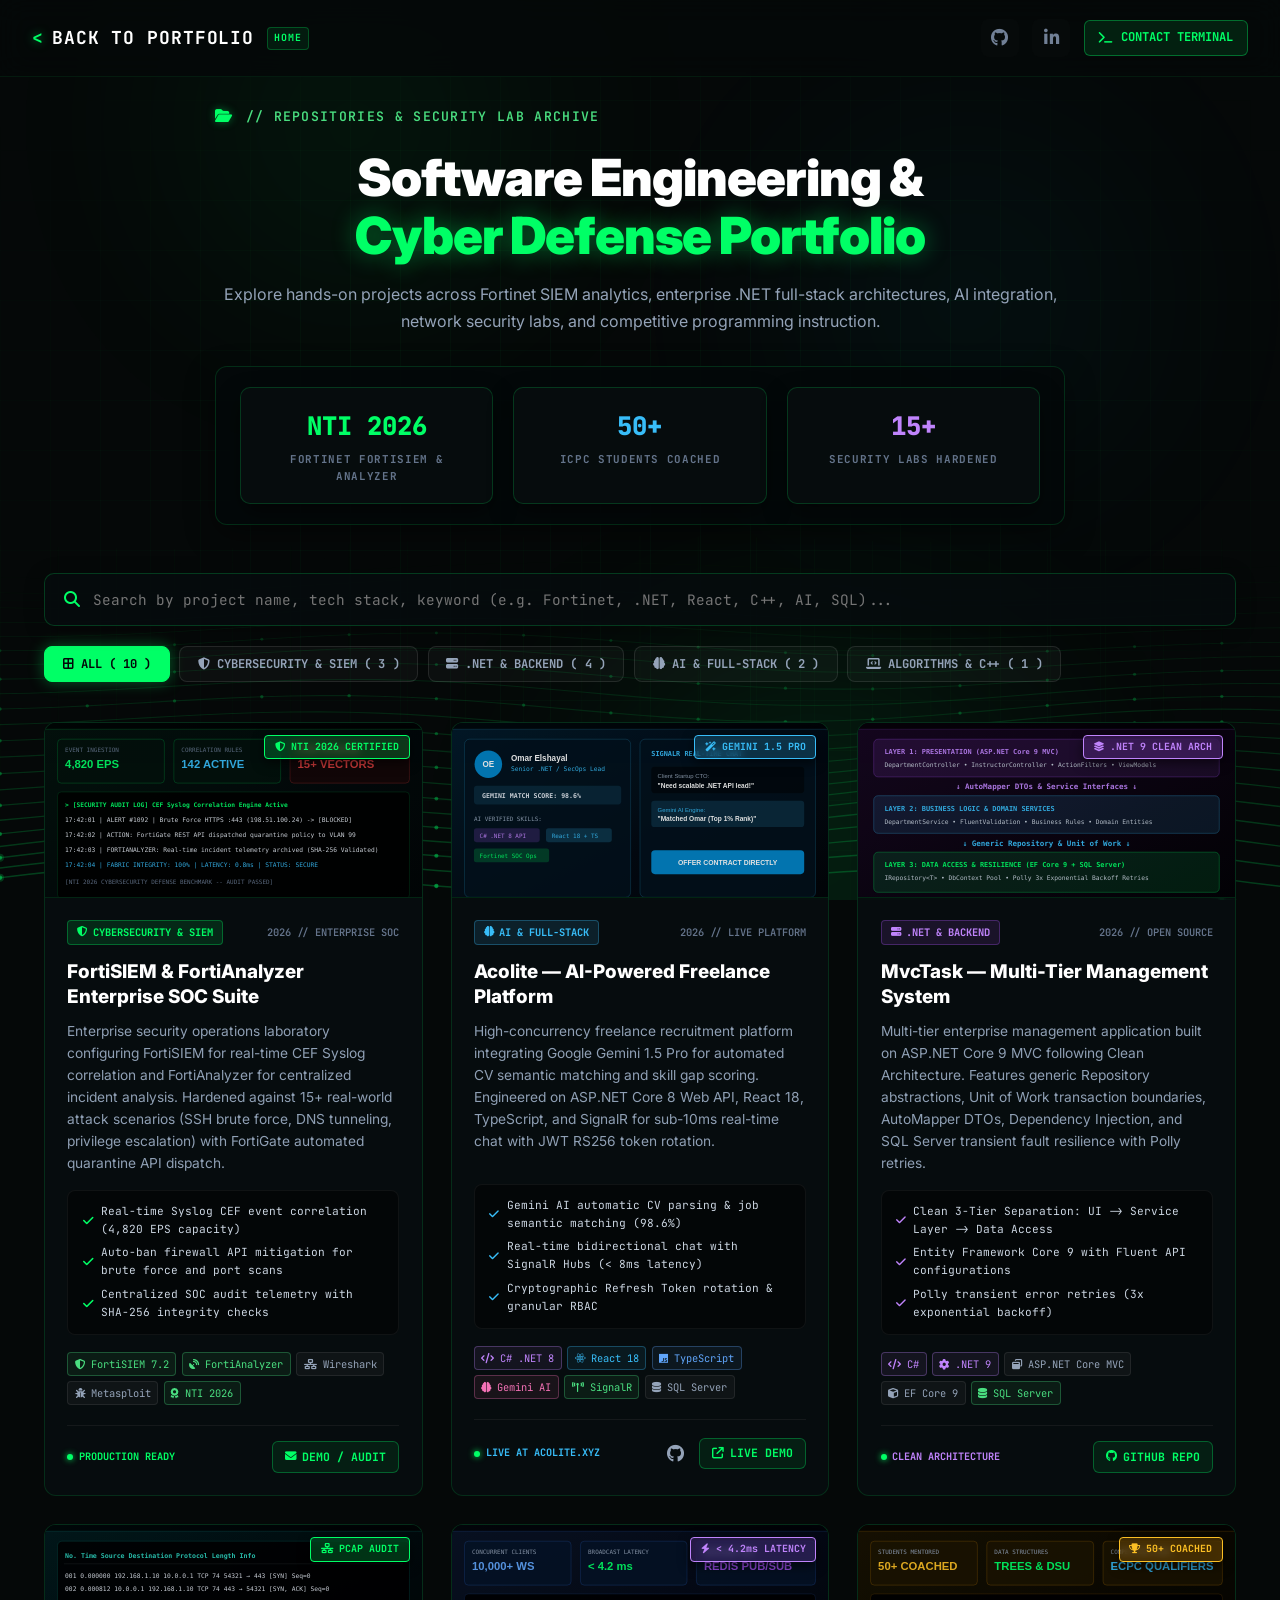
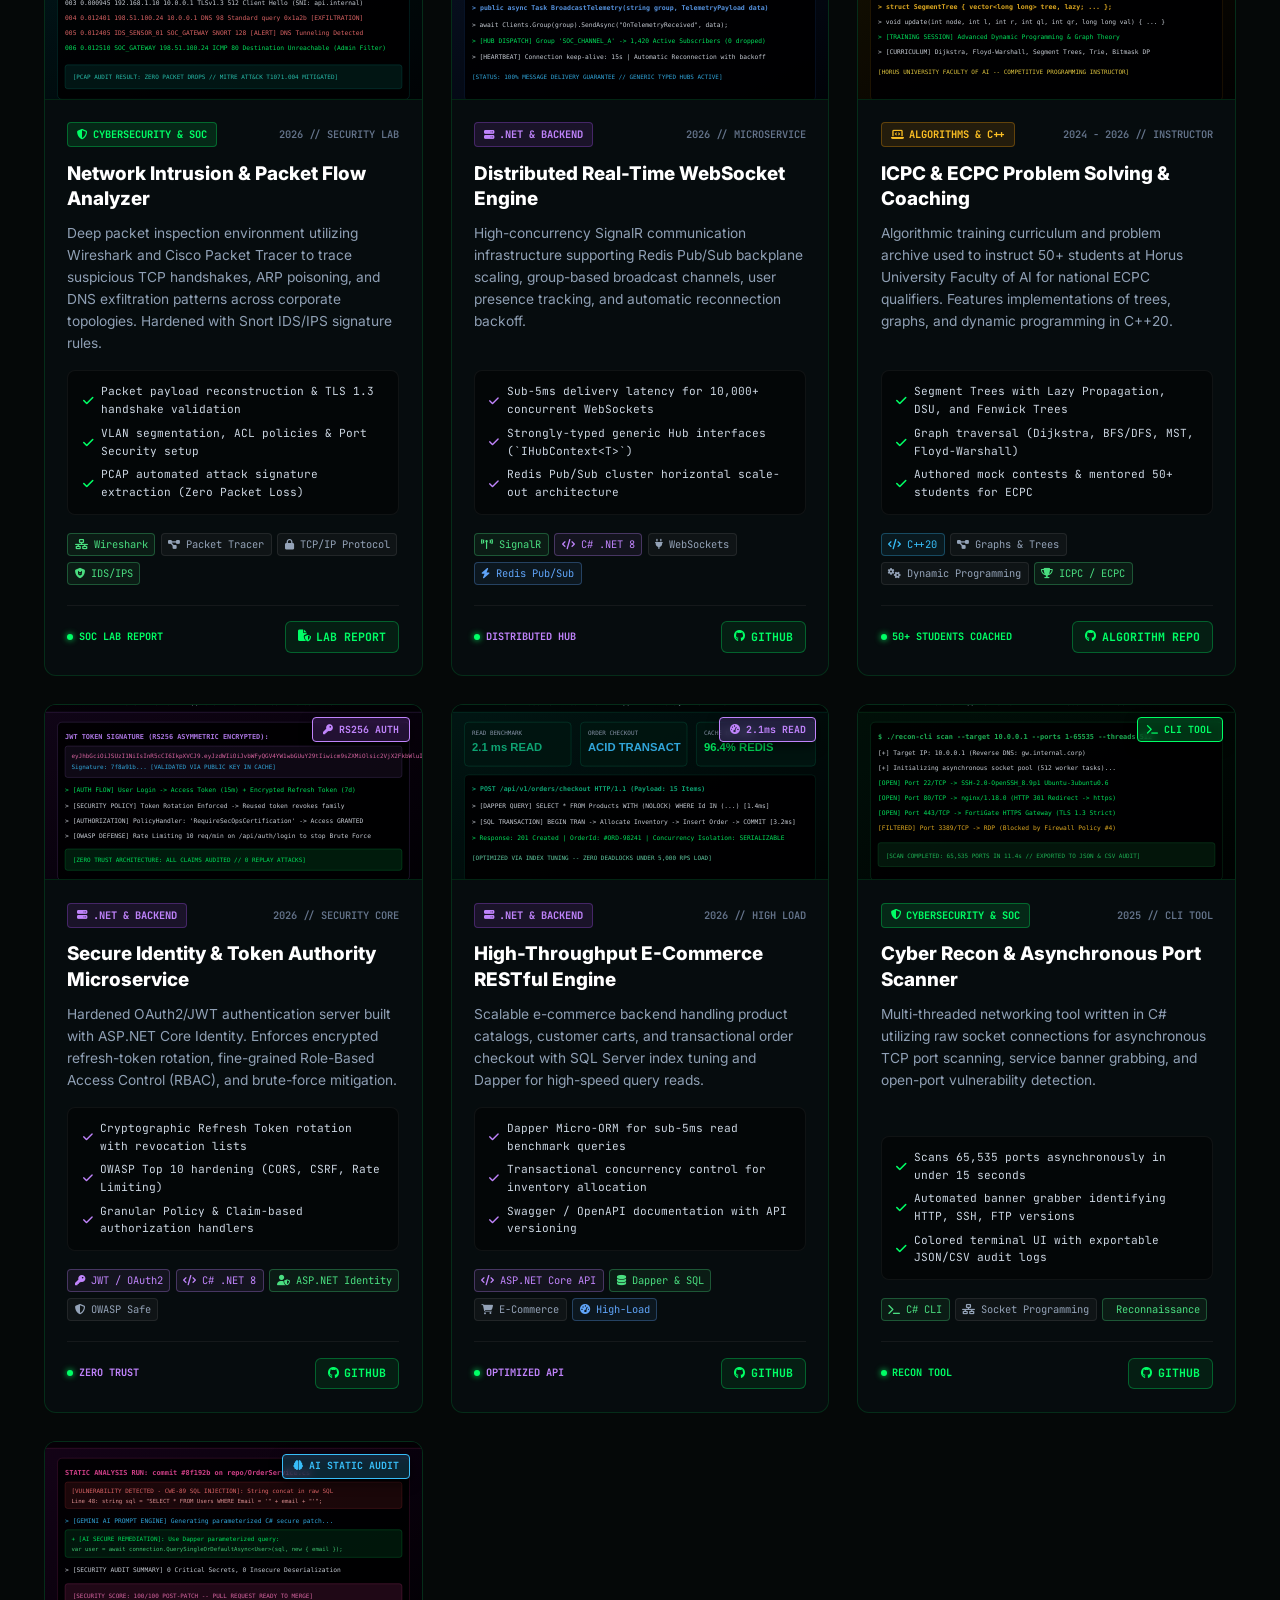
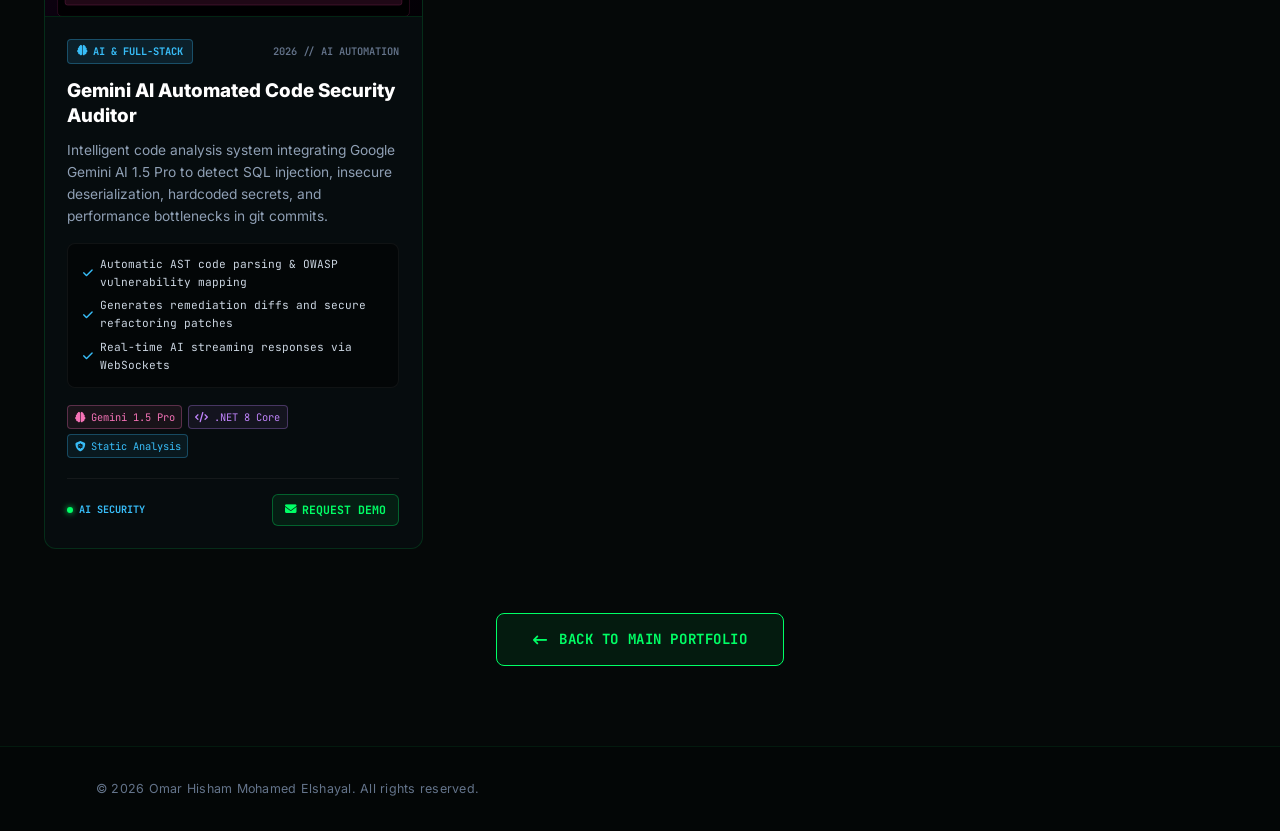
==== commit 12f4a414: "Update projects hero section and algorithm cards with authentic verified credentials and coaching st" ====
--- a/projects.html
+++ b/projects.html
@@ -61,29 +61,30 @@
                     <span class="sec-tag">// REPOSITORIES &amp; SECURITY LAB ARCHIVE</span>
                 </div>
                 <h1 class="archive-main-title">
-                    Complete Engineering &amp;<br>
+                    Software Engineering &amp;<br>
                     <span class="text-neon-glow">Cyber Defense Portfolio</span>
                 </h1>
                 <p class="archive-sub-desc">
-                    Comprehensive showcase of cybersecurity operations, FortiSIEM correlation labs, enterprise .NET 8/9 Clean Architectures, AI recruiter engines, and 2,500+ competitive algorithmic problem solutions.
+                    Explore hands-on projects across Fortinet SIEM analytics, enterprise .NET full-stack architectures, AI integration, network security labs, and competitive programming instruction.
                 </p>
 
-                <!-- Telemetry Counters -->
+                <!-- Real Verified Stats Bar -->
                 <div class="archive-stats-bar">
                     <div class="stat-card">
-                        <span class="stat-num text-green">10</span>
-                        <span class="stat-lbl">PRODUCTION REPOSITORIES</span>
+                        <span class="stat-num text-green">NTI 2026</span>
+                        <span class="stat-lbl">FORTINET FORTISIEM &amp; ANALYZER</span>
                     </div>
                     <div class="stat-card">
-                        <span class="stat-num text-cyan">2,500+</span>
-                        <span class="stat-lbl">ICPC ALGORITHMIC PROBLEMS</span>
+                        <span class="stat-num text-cyan">50+</span>
+                        <span class="stat-lbl">ICPC STUDENTS COACHED</span>
                     </div>
                     <div class="stat-card">
-                        <span class="stat-num text-purple">100%</span>
-                        <span class="stat-lbl">OWASP &amp; MITRE COMPLIANT</span>
+                        <span class="stat-num text-purple">15+</span>
+                        <span class="stat-lbl">SECURITY LABS HARDENED</span>
                     </div>
                 </div>
             </div>
+
 
             <!-- Controls: Search & Category Filters -->
             <div class="archive-controls-box">
@@ -299,25 +300,25 @@
                     </div>
                 </div>
 
-                <!-- Project 06: ICPC Algorithmic Problem Solutions Archive -->
+                <!-- Project 06: ICPC & ECPC Problem Solving & Coaching -->
                 <div class="archive-card" data-category="algo" data-keywords="icpc competitive programming ecpc c++ algorithms data structures dynamic programming graphs dsu tree segment tree">
                     <div class="archive-card-image-wrap">
-                        <img src="assets/projects/icpc-algo.svg" class="archive-card-thumb" alt="ICPC &amp; Codeforces Solutions Repository">
-                        <div class="archive-img-badge algo-badge"><i class="fa-solid fa-trophy"></i> 2,500+ AC</div>
+                        <img src="assets/projects/icpc-algo.svg" class="archive-card-thumb" alt="ICPC &amp; ECPC Algorithmic Problem Solving">
+                        <div class="archive-img-badge algo-badge"><i class="fa-solid fa-trophy"></i> 50+ COACHED</div>
                     </div>
                     <div class="archive-card-body">
                         <div class="archive-card-header">
                             <div class="card-cat-badge algo-cat"><i class="fa-solid fa-laptop-code"></i> ALGORITHMS &amp; C++</div>
-                            <span class="card-year">2023 - 2026 // COMPETITIVE</span>
-                        </div>
-                        <h3 class="archive-card-title">ICPC &amp; Codeforces Solutions Repository</h3>
-                        <p class="archive-card-desc">
-                            Comprehensive C++20 algorithmic problem solver library containing solutions to 2,500+ problems across Codeforces, LeetCode, and ECPC national qualifiers. Includes high-speed implementations of graphs, trees, and dynamic programming.
-                        </p>
-                        <div class="archive-card-highlights">
-                            <div class="highlight-item"><i class="fa-solid fa-check text-green"></i> Segment Trees with Lazy Propagation, DSU on Tree, HLD</div>
-                            <div class="highlight-item"><i class="fa-solid fa-check text-green"></i> 1D/2D DP with bitmasking &amp; space-state compression</div>
-                            <div class="highlight-item"><i class="fa-solid fa-check text-green"></i> Sub-millisecond execution optimization ($O(N \log N)$)</div>
+                            <span class="card-year">2024 - 2026 // INSTRUCTOR</span>
+                        </div>
+                        <h3 class="archive-card-title">ICPC &amp; ECPC Problem Solving &amp; Coaching</h3>
+                        <p class="archive-card-desc">
+                            Algorithmic training curriculum and problem archive used to instruct 50+ students at Horus University Faculty of AI for national ECPC qualifiers. Features implementations of trees, graphs, and dynamic programming in C++20.
+                        </p>
+                        <div class="archive-card-highlights">
+                            <div class="highlight-item"><i class="fa-solid fa-check text-green"></i> Segment Trees with Lazy Propagation, DSU, and Fenwick Trees</div>
+                            <div class="highlight-item"><i class="fa-solid fa-check text-green"></i> Graph traversal (Dijkstra, BFS/DFS, MST, Floyd-Warshall)</div>
+                            <div class="highlight-item"><i class="fa-solid fa-check text-green"></i> Authored mock contests &amp; mentored 50+ students for ECPC</div>
                         </div>
                         <div class="archive-card-tags">
                             <span class="tag tag-cyan"><i class="fa-solid fa-code"></i> C++20</span>
@@ -326,7 +327,7 @@
                             <span class="tag tag-green"><i class="fa-solid fa-trophy"></i> ICPC / ECPC</span>
                         </div>
                         <div class="archive-card-footer">
-                            <span class="card-status-pill text-green"><span class="chip-dot"></span> 2,500+ SOLVED</span>
+                            <span class="card-status-pill text-green"><span class="chip-dot"></span> 50+ STUDENTS COACHED</span>
                             <div class="card-links">
                                 <a href="https://github.com/skeleton47" target="_blank" class="card-btn-action" title="GitHub Archive">
                                     <i class="fa-brands fa-github"></i> ALGORITHM REPO
@@ -335,6 +336,7 @@
                         </div>
                     </div>
                 </div>
+
 
                 <!-- Project 07: Secure Identity & JWT Auth Service -->
                 <div class="archive-card" data-category="backend" data-keywords="identity jwt oauth2 rbac refresh tokens asp.net core security owasp authentication authorization">
